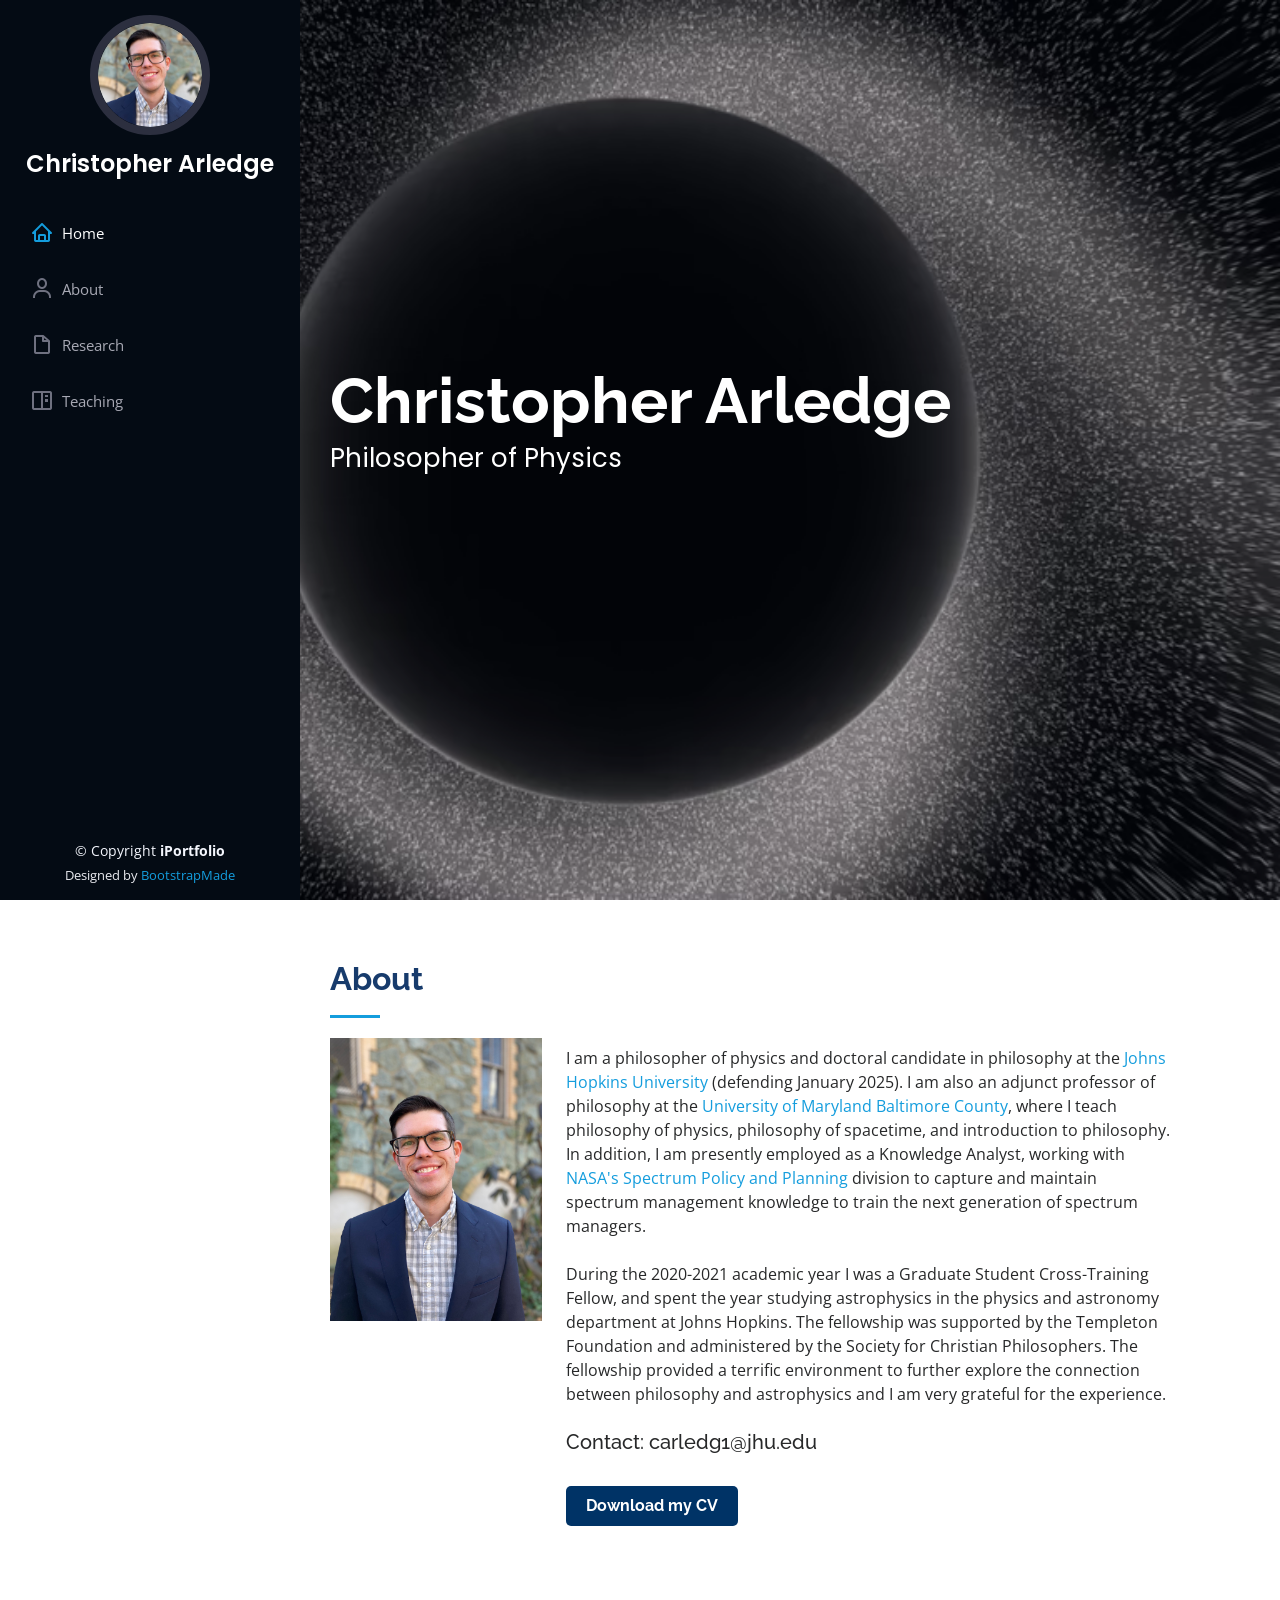
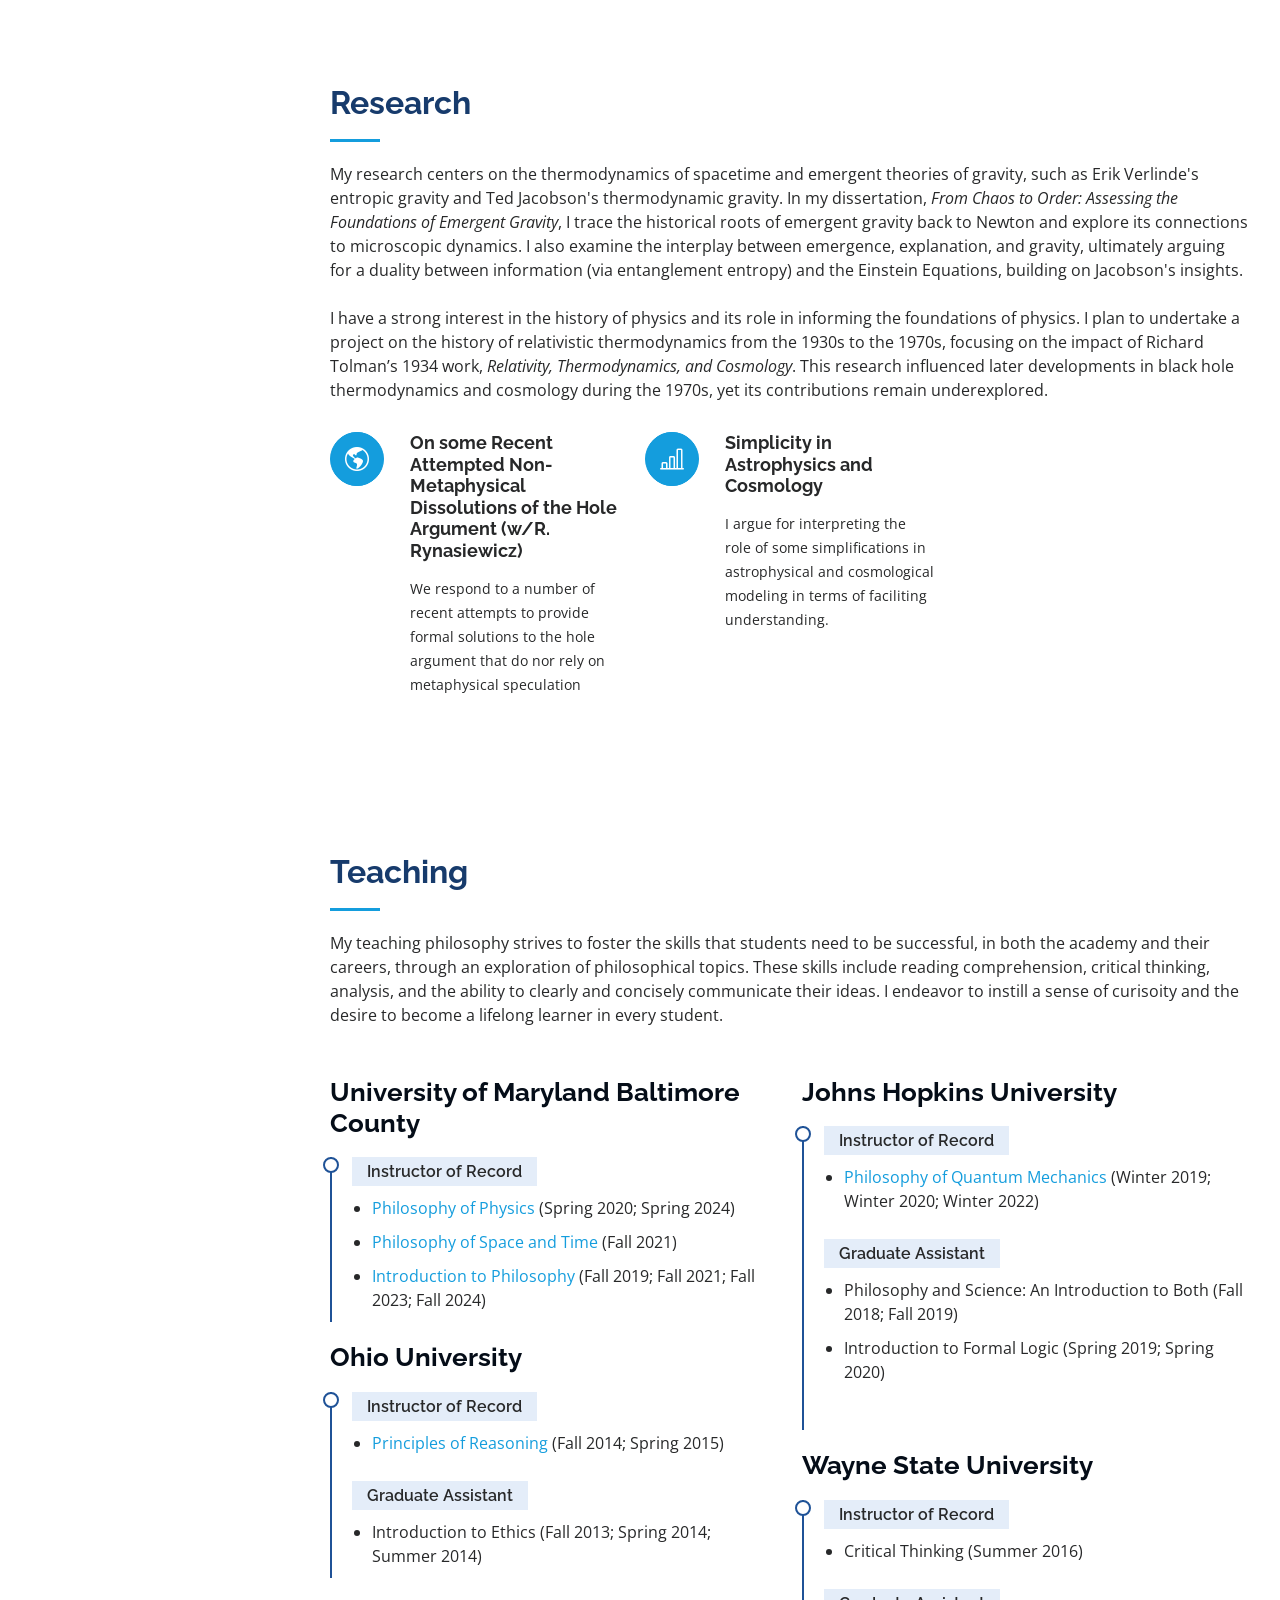
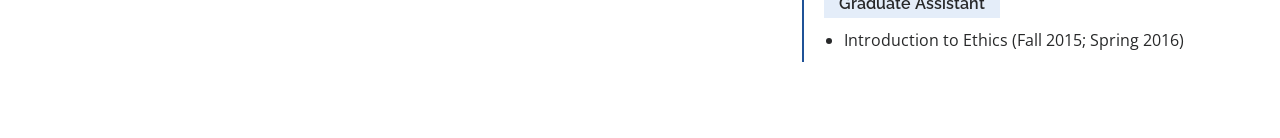
==== index.html @ 448a8517 "Upload Site" ====
<!DOCTYPE html>
<html lang="en">

<head>
  <meta charset="utf-8">
  <meta content="width=device-width, initial-scale=1.0" name="viewport">

  <title>Chris Arledge</title>
  <meta content="" name="description">
  <meta content="" name="keywords">

  <!-- Favicons -->
  <link href="assets/img/favicon.ico" rel="icon">
  <link href="assets/img/apple-touch-icon.ico" rel="apple-touch-icon">

  <!-- Google Fonts -->
  <link href="https://fonts.googleapis.com/css?family=Open+Sans:300,300i,400,400i,600,600i,700,700i|Raleway:300,300i,400,400i,500,500i,600,600i,700,700i|Poppins:300,300i,400,400i,500,500i,600,600i,700,700i" rel="stylesheet">

  <!-- Vendor CSS Files -->
  <link href="assets/vendor/aos/aos.css" rel="stylesheet">
  <link href="assets/vendor/bootstrap/css/bootstrap.min.css" rel="stylesheet">
  <link href="assets/vendor/bootstrap-icons/bootstrap-icons.css" rel="stylesheet">
  <link href="assets/vendor/boxicons/css/boxicons.min.css" rel="stylesheet">
  <link href="assets/vendor/glightbox/css/glightbox.min.css" rel="stylesheet">
  <link href="assets/vendor/swiper/swiper-bundle.min.css" rel="stylesheet">

  <!-- Template Main CSS File -->
  <link href="assets/css/style.css" rel="stylesheet">

  <!-- =======================================================
  * Template Name: iPortfolio
  * Updated: Nov 17 2023 with Bootstrap v5.3.2
  * Template URL: https://bootstrapmade.com/iportfolio-bootstrap-portfolio-websites-template/
  * Author: BootstrapMade.com
  * License: https://bootstrapmade.com/license/
  ======================================================== -->
</head>

<body>

  <!-- ======= Mobile nav toggle button ======= -->
  <i class="bi bi-list mobile-nav-toggle d-xl-none"></i>

  <!-- ======= Header ======= -->
  <header id="header">
    <div class="d-flex flex-column">

      <div class="profile">
        <img src="assets/img/Chris.png" alt="" class="img-fluid rounded-circle">
        <h1 class="text-light"><a href="index.html">Christopher Arledge</a></h1>
        </div>
      </div>

      <nav id="navbar" class="nav-menu navbar">
        <ul>
          <li><a href="#hero" class="nav-link scrollto active"><i class="bx bx-home"></i> <span>Home</span></a></li>
          <li><a href="#about" class="nav-link scrollto"><i class="bx bx-user"></i> <span>About</span></a></li>
          <li><a href="#services" class="nav-link scrollto"><i class="bx bx-file-blank"></i> <span>Research</span></a></li>
          <li><a href="#resume" class="nav-link scrollto"><i class="bx bx-book-content"></i> <span>Teaching</span></a></li>

        </ul>
      </nav><!-- .nav-menu -->
    </div>
  </header><!-- End Header -->

  <!-- ======= Hero Section ======= -->
  <section id="hero" class="d-flex flex-column justify-content-center align-items-center">
    <div class="hero-container" data-aos="fade-in">
      <h1>Christopher Arledge</h1>
      <p>Philosopher of Physics</p>
    </div>
  </section><!-- End Hero -->

  <main id="main">

    <!-- ======= About Section ======= -->
    <section id="about" class="about">
      <div class="container">

        <div class="section-title">
          <h2>About</h2>
        <div class="row">
          <div class="col-lg-3" data-aos="fade-right">
            <img src="assets/img/Chris_Prof_Pic.jpg" class="img-fluid" alt="">
          </div>
          <div class="col-lg-8 pt-4 pt-lg-0 content" data-aos="fade-left">
            <h3></h3>
            <p>
              I am a philosopher of physics and doctoral candidate in philosophy at the <a href="https://philosophy.jhu.edu/">
                Johns Hopkins University </a> (defending January 2025).
              I am also an adjunct professor of philosophy at the <a href="https://philosophy.umbc.edu/">University of Maryland Baltimore County</a>,
              where I teach philosophy of physics, philosophy of spacetime, and introduction to philosophy.
                In addition, I am presently employed as a Knowledge Analyst,
                working with <a href="https://www.nasa.gov/directorates/space-operations/space-communications-and-navigation-scan-program/spectrum/">
                NASA's Spectrum Policy and Planning </a> division to capture and maintain spectrum
                management knowledge to train the next generation of spectrum managers. <br> <br>


                During the 2020-2021 academic year I was a Graduate Student Cross-Training Fellow, and spent the
                 year studying astrophysics in the physics and astronomy department at Johns Hopkins.
                The fellowship was supported by the Templeton Foundation and administered by the Society for Christian Philosophers.
                The fellowship provided a terrific environment to further explore the connection between philosophy and astrophysics and I am
                very grateful for the experience. <br><br>

            </p>
              <h5>Contact: carledg1@jhu.edu<h5>
            <br>
            <a href="CV_US.pdf"
            style="display: inline-block;
              background-color: #003366;
              color: white;
              text-decoration: none;
              padding: 10px 20px;
              font-size: 16px;
              font-weight: bold;
              border-radius: 5px;
              text-align: center;
              transition: background-color 0.3s ease;">
              Download my CV
            </a>

          </div>
        </div>

      </div>
    </section><!-- End About Section -->


  <!-- ======= Services Section ======= -->
    <section id="services" class="services">
      <div class="container">

        <div class="section-title">
          <h2>Research</h2>
          <p>My research centers on the thermodynamics of spacetime and emergent theories of gravity,
            such as Erik Verlinde's entropic gravity and Ted Jacobson's thermodynamic gravity.
            In my dissertation, <i>From Chaos to Order: Assessing the Foundations of Emergent Gravity</i>,
            I trace the historical roots of emergent gravity back to Newton and explore its connections to microscopic dynamics.
            I also examine the interplay between emergence, explanation, and gravity, ultimately arguing for a duality between information
            (via entanglement entropy) and the Einstein Equations, building on Jacobson's insights.

            <br> <br>
          I have a strong interest in the history of physics and its role in informing the foundations of physics. I plan to undertake a project on the history
           of relativistic thermodynamics from the 1930s to the 1970s, focusing on the impact of
            Richard Tolman’s 1934 work, <i>Relativity, Thermodynamics, and Cosmology</i>.
          This research influenced later developments in black hole thermodynamics and cosmology during the 1970s, yet its contributions remain underexplored.
            </p>
        </div>

        <div class="row">
          <div class="col-lg-4 col-md-6 icon-box" data-aos="fade-up">
            <a href="Hole_Argument.pdf" class="icon" style="text-decoration: none;">
              <div class="icon">
                <i class="bi bi-globe-americas"></i>
  </div>
</a>

            <h4 class="title">On some Recent Attempted Non-Metaphysical Dissolutions of the Hole Argument (w/R. Rynasiewicz)<a href=""></a></h4>
            <p class="description">We respond to a number of recent attempts to provide formal solutions to the hole argument that do nor rely on
            metaphysical speculation</p>
          </div>
          <div class="col-lg-4 col-md-6 icon-box" data-aos="fade-up" data-aos-delay="100">
            <a href="Simplicity_A&C.pdf" class="icon" style="text-decoration: none;">
                <div class="icon">
                  <i class="bi bi-bar-chart-line"></i>
                </div>
                </a>

            <h4 class="title">Simplicity in Astrophysics and Cosmology</h4>
            <p class="description">I argue for interpreting the role of some simplifications in
              astrophysical and cosmological modeling in terms of faciliting understanding. </p>
          </div>


        </div>

      </div>
    </section><!-- End Services Section -->

    <!-- ======= Resume Section ======= -->
    <section id="resume" class="resume">
      <div class="container">

        <div class="section-title">
          <h2>Teaching</h2>
          <p>  My teaching philosophy strives to foster the skills that students need to be successful, in both the academy and their careers,
           through an exploration of philosophical topics.
            These skills include reading comprehension, critical thinking, analysis, and the ability to clearly and concisely communicate
      their ideas. I endeavor to instill a sense of curisoity and the desire to become a lifelong learner in every student.

          </p>
        </div>

        <div class="row">
          <div class="col-lg-6" data-aos="fade-up">
            <h3 class="resume-title">University of Maryland Baltimore County</h3>
            <div class="resume-item pb-0">
              <h5>Instructor of Record</h5>

                <ul>
                <li><a href="Phil_Physics.pdf">Philosophy of Physics </a> (Spring 2020; Spring 2024)</li>
                <li><a href="Phil_Space_Time.pdf">Philosophy of Space and Time </a> (Fall 2021)</li>
                <li><a href="Phil_100.pdf">Introduction to Philosophy </a> (Fall 2019; Fall 2021; Fall 2023; Fall 2024)</li>
              </ul>
            </div>

            <h3 class="resume-title">Ohio University</h3>
            <div class="resume-item">

              <h5>Instructor of Record</h5>
              <ul>
                <li> <a href="Phil_Logic.pdf"> Principles of Reasoning </a> (Fall 2014; Spring 2015)</li>
              </ul>

              <h5>Graduate Assistant</h5>
              <ul>
                <li>Introduction to Ethics (Fall 2013; Spring 2014; Summer 2014)
              </ul>


                          </div>

          </div>
          <div class="col-lg-6" data-aos="fade-up" data-aos-delay="100">
            <h3 class="resume-title">Johns Hopkins University</h3>
            <div class="resume-item">
              <h5>Instructor of Record</h5>
              <ul>
                <li><a href="Phil_QM.pdf">Philosophy of Quantum Mechanics </a> (Winter 2019; Winter 2020; Winter 2022)</li>
              </ul>

              <h5>Graduate Assistant</h4>
                <ul>
                  <li>Philosophy and Science: An Introduction to Both (Fall 2018; Fall 2019)</li>
                  <li>Introduction to Formal Logic (Spring 2019; Spring 2020)</li>
                </ul>
            </div>

            <div>
              <h3 class="resume-title">Wayne State University</h3>
              <div class="resume-item">

                <h5>Instructor of Record</h5>
                <ul>
                  <li> Critical Thinking (Summer 2016)</li>
                </ul>

                <h5>Graduate Assistant</h5>
                <ul>
                  <li>Introduction to Ethics (Fall 2015; Spring 2016)
                </ul>
              </div>

          </div>
        </div>

      </div>
    </section><!-- End Resume Section -->




  </main><!-- End #main -->

  <!-- ======= Footer ======= -->
  <footer id="footer">
    <div class="container">
      <div class="copyright">
        &copy; Copyright <strong><span>iPortfolio</span></strong>
      </div>
      <div class="credits">
        <!-- All the links in the footer should remain intact. -->
        <!-- You can delete the links only if you purchased the pro version. -->
        <!-- Licensing information: https://bootstrapmade.com/license/ -->
        <!-- Purchase the pro version with working PHP/AJAX contact form: https://bootstrapmade.com/iportfolio-bootstrap-portfolio-websites-template/ -->
        Designed by <a href="https://bootstrapmade.com/">BootstrapMade</a>
      </div>
    </div>
  </footer><!-- End  Footer -->

  <a href="#" class="back-to-top d-flex align-items-center justify-content-center"><i class="bi bi-arrow-up-short"></i></a>

  <!-- Vendor JS Files -->
  <script src="assets/vendor/purecounter/purecounter_vanilla.js"></script>
  <script src="assets/vendor/aos/aos.js"></script>
  <script src="assets/vendor/bootstrap/js/bootstrap.bundle.min.js"></script>
  <script src="assets/vendor/glightbox/js/glightbox.min.js"></script>
  <script src="assets/vendor/isotope-layout/isotope.pkgd.min.js"></script>
  <script src="assets/vendor/swiper/swiper-bundle.min.js"></script>
  <script src="assets/vendor/typed.js/typed.umd.js"></script>
  <script src="assets/vendor/waypoints/noframework.waypoints.js"></script>
  <script src="assets/vendor/php-email-form/validate.js"></script>

  <!-- Template Main JS File -->
  <script src="assets/js/main.js"></script>

</body>

</html>
---- assets/css/style.css ----
/**
* Template Name: iPortfolio
* Updated: Nov 17 2023 with Bootstrap v5.3.2
* Template URL: https://bootstrapmade.com/iportfolio-bootstrap-portfolio-websites-template/
* Author: BootstrapMade.com
* License: https://bootstrapmade.com/license/
*/

/*--------------------------------------------------------------
# General
--------------------------------------------------------------*/
body {
  font-family: "Open Sans", sans-serif;
  color: #272829;
}

a {
  color: #149ddd;
  text-decoration: none;
}

a:hover {
  color: #37b3ed;
  text-decoration: none;
}

h1,
h2,
h3,
h4,
h5,
h6 {
  font-family: "Raleway", sans-serif;
}

/*--------------------------------------------------------------
# Back to top button
--------------------------------------------------------------*/
.back-to-top {
  position: fixed;
  visibility: hidden;
  opacity: 0;
  right: 15px;
  bottom: 15px;
  z-index: 996;
  background: #149ddd;
  width: 40px;
  height: 40px;
  border-radius: 50px;
  transition: all 0.4s;
}

.back-to-top i {
  font-size: 28px;
  color: #fff;
  line-height: 0;
}

.back-to-top:hover {
  background: #2eafec;
  color: #fff;
}

.back-to-top.active {
  visibility: visible;
  opacity: 1;
}

/*--------------------------------------------------------------
# Header
--------------------------------------------------------------*/
#header {
  position: fixed;
  top: 0;
  left: 0;
  bottom: 0;
  width: 300px;
  transition: all ease-in-out 0.5s;
  z-index: 9997;
  transition: all 0.5s;
  padding: 0 15px;
  background: #040b14;
  overflow-y: auto;
}

#header .profile img {
  margin: 15px auto;
  display: block;
  width: 120px;
  border: 8px solid #2c2f3f;
}

#header .profile h1 {
  font-size: 24px;
  margin: 0;
  padding: 0;
  font-weight: 600;
  -moz-text-align-last: center;
  text-align-last: center;
  font-family: "Poppins", sans-serif;
}

#header .profile h1 a,
#header .profile h1 a:hover {
  color: #fff;
  text-decoration: none;
}

#header .profile .social-links a {
  font-size: 18px;
  display: inline-block;
  background: #212431;
  color: #fff;
  line-height: 1;
  padding: 8px 0;
  margin-right: 4px;
  border-radius: 50%;
  text-align: center;
  width: 36px;
  height: 36px;
  transition: 0.3s;
}

#header .profile .social-links a:hover {
  background: #149ddd;
  color: #fff;
  text-decoration: none;
}

#main {
  margin-left: 300px;
}

.container,
.container-fluid {
  padding-left: 30px;
  padding-right: 30px;
}

@media (max-width: 1199px) {
  #header {
    left: -300px;
  }

  #main {
    margin-left: 0;
  }

  .container,
  .container-fluid {
    padding-left: 12px;
    padding-right: 12px;
  }
}

/*--------------------------------------------------------------
# Navigation Menu
--------------------------------------------------------------*/
/* Desktop Navigation */
.nav-menu {
  padding: 30px 0 0 0;
}

.nav-menu * {
  margin: 0;
  padding: 0;
  list-style: none;
}

.nav-menu>ul>li {
  position: relative;
  white-space: nowrap;
}

.nav-menu a,
.nav-menu a:focus {
  display: flex;
  align-items: center;
  color: #a8a9b4;
  padding: 12px 15px;
  margin-bottom: 8px;
  transition: 0.3s;
  font-size: 15px;
}

.nav-menu a i,
.nav-menu a:focus i {
  font-size: 24px;
  padding-right: 8px;
  color: #6f7180;
}

.nav-menu a:hover,
.nav-menu .active,
.nav-menu .active:focus,
.nav-menu li:hover>a {
  text-decoration: none;
  color: #fff;
}

.nav-menu a:hover i,
.nav-menu .active i,
.nav-menu .active:focus i,
.nav-menu li:hover>a i {
  color: #149ddd;
}

/* Mobile Navigation */
.mobile-nav-toggle {
  position: fixed;
  right: 15px;
  top: 15px;
  z-index: 9998;
  border: 0;
  font-size: 24px;
  transition: all 0.4s;
  outline: none !important;
  background-color: #149ddd;
  color: #fff;
  width: 40px;
  height: 40px;
  display: inline-flex;
  align-items: center;
  justify-content: center;
  line-height: 0;
  border-radius: 50px;
  cursor: pointer;
}

.mobile-nav-active {
  overflow: hidden;
}

.mobile-nav-active #header {
  left: 0;
}

/*--------------------------------------------------------------
# Hero Section
--------------------------------------------------------------*/
#hero {
  width: 100%;
  height: 100vh;
  background: url("../img/hero-bg.jpg") top center;
  background-size: cover;
}

#hero:before {
  content: "";
  background: rgba(5, 13, 24, 0.3);
  position: absolute;
  bottom: 0;
  top: 0;
  left: 0;
  right: 0;
  z-index: 1;
}

#hero .hero-container {
  position: relative;
  z-index: 2;
  min-width: 300px;
}

#hero h1 {
  margin: 0 0 10px 0;
  font-size: 64px;
  font-weight: 700;
  line-height: 56px;
  color: #fff;
}

#hero p {
  color: #fff;
  margin-bottom: 50px;
  font-size: 26px;
  font-family: "Poppins", sans-serif;
}

#hero p span {
  color: #fff;
  padding-bottom: 4px;
  letter-spacing: 1px;
  border-bottom: 3px solid #149ddd;
}

@media (min-width: 1024px) {
  #hero {
    background-attachment: fixed;
  }
}

@media (max-width: 768px) {
  #hero h1 {
    font-size: 28px;
    line-height: 36px;
  }

  #hero h2 {
    font-size: 18px;
    line-height: 24px;
    margin-bottom: 30px;
  }
}

/*--------------------------------------------------------------
# Sections General
--------------------------------------------------------------*/
section {
  padding: 60px 0;
  overflow: hidden;
}

.section-bg {
  background: #f5f8fd;
}

.section-title {
  padding-bottom: 30px;
}

.section-title h2 {
  font-size: 32px;
  font-weight: bold;
  margin-bottom: 20px;
  padding-bottom: 20px;
  position: relative;
  color: #173b6c;
}

.section-title h2::after {
  content: "";
  position: absolute;
  display: block;
  width: 50px;
  height: 3px;
  background: #149ddd;
  bottom: 0;
  left: 0;
}

.section-title p {
  margin-bottom: 0;
}

/*--------------------------------------------------------------
# About
--------------------------------------------------------------*/
.about .content h3 {
  font-weight: 700;
  font-size: 26px;
  color: #173b6c;
}

.about .content ul {
  list-style: none;
  padding: 0;
}

.about .content ul li {
  margin-bottom: 20px;
  display: flex;
  align-items: center;
}

.about .content ul strong {
  margin-right: 10px;
}

.about .content ul i {
  font-size: 16px;
  margin-right: 5px;
  color: #149ddd;
  line-height: 0;
}

.about .content p:last-child {
  margin-bottom: 0;
}

/*--------------------------------------------------------------
# Facts
--------------------------------------------------------------*/
.facts {
  padding-bottom: 30px;
}

.facts .count-box {
  padding: 30px;
  width: 100%;
}

.facts .count-box i {
  display: block;
  font-size: 44px;
  color: #149ddd;
  float: left;
  line-height: 0;
}

.facts .count-box span {
  font-size: 48px;
  line-height: 40px;
  display: block;
  font-weight: 700;
  color: #050d18;
  margin-left: 60px;
}

.facts .count-box p {
  padding: 15px 0 0 0;
  margin: 0 0 0 60px;
  font-family: "Raleway", sans-serif;
  font-size: 14px;
  color: #122f57;
}

.facts .count-box a {
  font-weight: 600;
  display: block;
  margin-top: 20px;
  color: #122f57;
  font-size: 15px;
  font-family: "Poppins", sans-serif;
  transition: ease-in-out 0.3s;
}

.facts .count-box a:hover {
  color: #1f5297;
}

/*--------------------------------------------------------------
# Akills
--------------------------------------------------------------*/
.skills .progress {
  height: 60px;
  display: block;
  background: none;
  border-radius: 0;
}

.skills .progress .skill {
  padding: 0;
  margin: 0 0 6px 0;
  text-transform: uppercase;
  display: block;
  font-weight: 600;
  font-family: "Poppins", sans-serif;
  color: #050d18;
}

.skills .progress .skill .val {
  float: right;
  font-style: normal;
}

.skills .progress-bar-wrap {
  background: #dce8f8;
  height: 10px;
}

.skills .progress-bar {
  width: 1px;
  height: 10px;
  transition: 0.9s;
  background-color: #149ddd;
}

/*--------------------------------------------------------------
# Resume
--------------------------------------------------------------*/
.resume .resume-title {
  font-size: 26px;
  font-weight: 700;
  margin-top: 20px;
  margin-bottom: 20px;
  color: #050d18;
}

.resume .resume-item {
  padding: 0 0 20px 20px;
  margin-top: -2px;
  border-left: 2px solid #1f5297;
  position: relative;
}

.resume .resume-item h4 {
  line-height: 18px;
  font-size: 18px;
  font-weight: 600;
  text-transform: uppercase;
  font-family: "Poppins", sans-serif;
  color: #050d18;
  margin-bottom: 10px;
}

.resume .resume-item h5 {
  font-size: 16px;
  background: #e4edf9;
  padding: 5px 15px;
  display: inline-block;
  font-weight: 600;
  margin-bottom: 10px;
}

.resume .resume-item ul {
  padding-left: 20px;
}

.resume .resume-item ul li {
  padding-bottom: 10px;
}

.resume .resume-item:last-child {
  padding-bottom: 0;
}

.resume .resume-item::before {
  content: "";
  position: absolute;
  width: 16px;
  height: 16px;
  border-radius: 50px;
  left: -9px;
  top: 0;
  background: #fff;
  border: 2px solid #1f5297;
}

/*--------------------------------------------------------------
# Portfolio
--------------------------------------------------------------*/
.portfolio .portfolio-item {
  margin-bottom: 30px;
}

.portfolio #portfolio-flters {
  padding: 0;
  margin: 0 auto 35px auto;
  list-style: none;
  text-align: center;
  background: #fff;
  border-radius: 50px;
  padding: 2px 15px;
}

.portfolio #portfolio-flters li {
  cursor: pointer;
  display: inline-block;
  padding: 10px 15px 8px 15px;
  font-size: 14px;
  font-weight: 600;
  line-height: 1;
  text-transform: uppercase;
  color: #272829;
  margin-bottom: 5px;
  transition: all 0.3s ease-in-out;
}

.portfolio #portfolio-flters li:hover,
.portfolio #portfolio-flters li.filter-active {
  color: #149ddd;
}

.portfolio #portfolio-flters li:last-child {
  margin-right: 0;
}

.portfolio .portfolio-wrap {
  transition: 0.3s;
  position: relative;
  overflow: hidden;
  z-index: 1;
}

.portfolio .portfolio-wrap::before {
  content: "";
  background: rgba(255, 255, 255, 0.5);
  position: absolute;
  left: 0;
  right: 0;
  top: 0;
  bottom: 0;
  transition: all ease-in-out 0.3s;
  z-index: 2;
  opacity: 0;
}

.portfolio .portfolio-wrap .portfolio-links {
  opacity: 1;
  left: 0;
  right: 0;
  bottom: -60px;
  z-index: 3;
  position: absolute;
  transition: all ease-in-out 0.3s;
  display: flex;
  justify-content: center;
}

.portfolio .portfolio-wrap .portfolio-links a {
  color: #fff;
  font-size: 28px;
  text-align: center;
  background: rgba(20, 157, 221, 0.75);
  transition: 0.3s;
  width: 50%;
}

.portfolio .portfolio-wrap .portfolio-links a:hover {
  background: rgba(20, 157, 221, 0.95);
}

.portfolio .portfolio-wrap .portfolio-links a+a {
  border-left: 1px solid #37b3ed;
}

.portfolio .portfolio-wrap:hover::before {
  top: 0;
  left: 0;
  right: 0;
  bottom: 0;
  opacity: 1;
}

.portfolio .portfolio-wrap:hover .portfolio-links {
  opacity: 1;
  bottom: 0;
}

/*--------------------------------------------------------------
# Portfolio Details
--------------------------------------------------------------*/
.portfolio-details {
  padding-top: 40px;
}

.portfolio-details .portfolio-details-slider img {
  width: 100%;
}

.portfolio-details .portfolio-details-slider .swiper-pagination {
  margin-top: 20px;
  position: relative;
}

.portfolio-details .portfolio-details-slider .swiper-pagination .swiper-pagination-bullet {
  width: 12px;
  height: 12px;
  background-color: #fff;
  opacity: 1;
  border: 1px solid #149ddd;
}

.portfolio-details .portfolio-details-slider .swiper-pagination .swiper-pagination-bullet-active {
  background-color: #149ddd;
}

.portfolio-details .portfolio-info {
  padding: 30px;
  box-shadow: 0px 0 30px rgba(5, 13, 24, 0.08);
}

.portfolio-details .portfolio-info h3 {
  font-size: 22px;
  font-weight: 700;
  margin-bottom: 20px;
  padding-bottom: 20px;
  border-bottom: 1px solid #eee;
}

.portfolio-details .portfolio-info ul {
  list-style: none;
  padding: 0;
  font-size: 15px;
}

.portfolio-details .portfolio-info ul li+li {
  margin-top: 10px;
}

.portfolio-details .portfolio-description {
  padding-top: 30px;
}

.portfolio-details .portfolio-description h2 {
  font-size: 26px;
  font-weight: 700;
  margin-bottom: 20px;
}

.portfolio-details .portfolio-description p {
  padding: 0;
}

/*--------------------------------------------------------------
# Services
--------------------------------------------------------------*/
.services .icon-box {
  margin-bottom: 20px;
}

.services .icon {
  float: left;
  display: flex;
  align-items: center;
  justify-content: center;
  width: 54px;
  height: 54px;
  background: #149ddd;
  border-radius: 50%;
  transition: 0.5s;
  border: 1px solid #149ddd;
}

.services .icon i {
  color: #fff;
  font-size: 24px;
  line-height: 0;
}

.services .icon-box:hover .icon {
  background: #fff;
}

.services .icon-box:hover .icon i {
  color: #149ddd;
}

.services .title {
  margin-left: 80px;
  font-weight: 700;
  margin-bottom: 15px;
  font-size: 18px;
}

.services .title a {
  color: #343a40;
}

.services .title a:hover {
  color: #149ddd;
}

.services .description {
  margin-left: 80px;
  line-height: 24px;
  font-size: 14px;
}

/*--------------------------------------------------------------
# Testimonials
--------------------------------------------------------------*/
.testimonials .testimonials-carousel,
.testimonials .testimonials-slider {
  overflow: hidden;
}

.testimonials .testimonial-item {
  box-sizing: content-box;
  text-align: center;
  min-height: 320px;
}

.testimonials .testimonial-item .testimonial-img {
  width: 90px;
  border-radius: 50%;
  margin: 0 auto;
}

.testimonials .testimonial-item h3 {
  font-size: 18px;
  font-weight: bold;
  margin: 10px 0 5px 0;
  color: #111;
}

.testimonials .testimonial-item h4 {
  font-size: 14px;
  color: #999;
  margin: 0;
}

.testimonials .testimonial-item .quote-icon-left,
.testimonials .testimonial-item .quote-icon-right {
  color: #c3e8fa;
  font-size: 26px;
}

.testimonials .testimonial-item .quote-icon-left {
  display: inline-block;
  left: -5px;
  position: relative;
}

.testimonials .testimonial-item .quote-icon-right {
  display: inline-block;
  right: -5px;
  position: relative;
  top: 10px;
}

.testimonials .testimonial-item p {
  font-style: italic;
  margin: 0 15px 15px 15px;
  padding: 20px;
  background: #fff;
  position: relative;
  margin-bottom: 35px;
  border-radius: 6px;
  box-shadow: 0px 2px 15px rgba(0, 0, 0, 0.1);
}

.testimonials .testimonial-item p::after {
  content: "";
  width: 0;
  height: 0;
  border-top: 20px solid #fff;
  border-right: 20px solid transparent;
  border-left: 20px solid transparent;
  position: absolute;
  bottom: -20px;
  left: calc(50% - 20px);
}

.testimonials .swiper-pagination {
  margin-top: 20px;
  position: relative;
}

.testimonials .swiper-pagination .swiper-pagination-bullet {
  width: 12px;
  height: 12px;
  background-color: #fff;
  opacity: 1;
  border: 1px solid #149ddd;
}

.testimonials .swiper-pagination .swiper-pagination-bullet-active {
  background-color: #149ddd;
}

/*--------------------------------------------------------------
# Contact
--------------------------------------------------------------*/
.contact {
  padding-bottom: 130px;
}

.contact .info {
  padding: 30px;
  background: #fff;
  width: 100%;
  box-shadow: 0 0 24px 0 rgba(0, 0, 0, 0.12);
}

.contact .info i {
  font-size: 20px;
  color: #149ddd;
  float: left;
  width: 44px;
  height: 44px;
  background: #dff3fc;
  display: flex;
  justify-content: center;
  align-items: center;
  border-radius: 50px;
  transition: all 0.3s ease-in-out;
}

.contact .info h4 {
  padding: 0 0 0 60px;
  font-size: 22px;
  font-weight: 600;
  margin-bottom: 5px;
  color: #050d18;
}

.contact .info p {
  padding: 0 0 10px 60px;
  margin-bottom: 20px;
  font-size: 14px;
  color: #173b6c;
}

.contact .info .email p {
  padding-top: 5px;
}

.contact .info .social-links {
  padding-left: 60px;
}

.contact .info .social-links a {
  font-size: 18px;
  display: inline-block;
  background: #333;
  color: #fff;
  line-height: 1;
  padding: 8px 0;
  border-radius: 50%;
  text-align: center;
  width: 36px;
  height: 36px;
  transition: 0.3s;
  margin-right: 10px;
}

.contact .info .social-links a:hover {
  background: #149ddd;
  color: #fff;
}

.contact .info .email:hover i,
.contact .info .address:hover i,
.contact .info .phone:hover i {
  background: #149ddd;
  color: #fff;
}

.contact .php-email-form {
  width: 100%;
  padding: 30px;
  background: #fff;
  box-shadow: 0 0 24px 0 rgba(0, 0, 0, 0.12);
}

.contact .php-email-form .form-group {
  padding-bottom: 8px;
}

.contact .php-email-form .validate {
  display: none;
  color: red;
  margin: 0 0 15px 0;
  font-weight: 400;
  font-size: 13px;
}

.contact .php-email-form .error-message {
  display: none;
  color: #fff;
  background: #ed3c0d;
  text-align: left;
  padding: 15px;
  font-weight: 600;
}

.contact .php-email-form .error-message br+br {
  margin-top: 25px;
}

.contact .php-email-form .sent-message {
  display: none;
  color: #fff;
  background: #18d26e;
  text-align: center;
  padding: 15px;
  font-weight: 600;
}

.contact .php-email-form .loading {
  display: none;
  background: #fff;
  text-align: center;
  padding: 15px;
}

.contact .php-email-form .loading:before {
  content: "";
  display: inline-block;
  border-radius: 50%;
  width: 24px;
  height: 24px;
  margin: 0 10px -6px 0;
  border: 3px solid #18d26e;
  border-top-color: #eee;
  animation: animate-loading 1s linear infinite;
}

.contact .php-email-form .form-group {
  margin-bottom: 15px;
}

.contact .php-email-form label {
  padding-bottom: 8px;
}

.contact .php-email-form input,
.contact .php-email-form textarea {
  border-radius: 0;
  box-shadow: none;
  font-size: 14px;
}

.contact .php-email-form input {
  height: 44px;
}

.contact .php-email-form textarea {
  padding: 10px 15px;
}

.contact .php-email-form button[type=submit] {
  background: #149ddd;
  border: 0;
  padding: 10px 24px;
  color: #fff;
  transition: 0.4s;
  border-radius: 4px;
}

.contact .php-email-form button[type=submit]:hover {
  background: #37b3ed;
}

@keyframes animate-loading {
  0% {
    transform: rotate(0deg);
  }

  100% {
    transform: rotate(360deg);
  }
}

/*--------------------------------------------------------------
# Breadcrumbs
--------------------------------------------------------------*/
.breadcrumbs {
  padding: 20px 0;
  background: #f9f9f9;
}

.breadcrumbs h2 {
  font-size: 26px;
  font-weight: 300;
}

.breadcrumbs ol {
  display: flex;
  flex-wrap: wrap;
  list-style: none;
  padding: 0;
  margin: 0;
  font-size: 15px;
}

.breadcrumbs ol li+li {
  padding-left: 10px;
}

.breadcrumbs ol li+li::before {
  display: inline-block;
  padding-right: 10px;
  color: #0e2442;
  content: "/";
}

@media (max-width: 768px) {
  .breadcrumbs .d-flex {
    display: block !important;
  }

  .breadcrumbs ol {
    display: block;
  }

  .breadcrumbs ol li {
    display: inline-block;
  }
}

/*--------------------------------------------------------------
# Footer
--------------------------------------------------------------*/
#footer {
  padding: 15px;
  color: #f4f6fd;
  font-size: 14px;
  position: fixed;
  left: 0;
  bottom: 0;
  width: 300px;
  z-index: 9999;
  background: #040b14;
}

#footer .copyright {
  text-align: center;
}

#footer .credits {
  padding-top: 5px;
  text-align: center;
  font-size: 13px;
  color: #eaebf0;
}

@media (max-width: 1199px) {
  #footer {
    position: static;
    width: auto;
    padding-right: 20px 15px;
  }
}
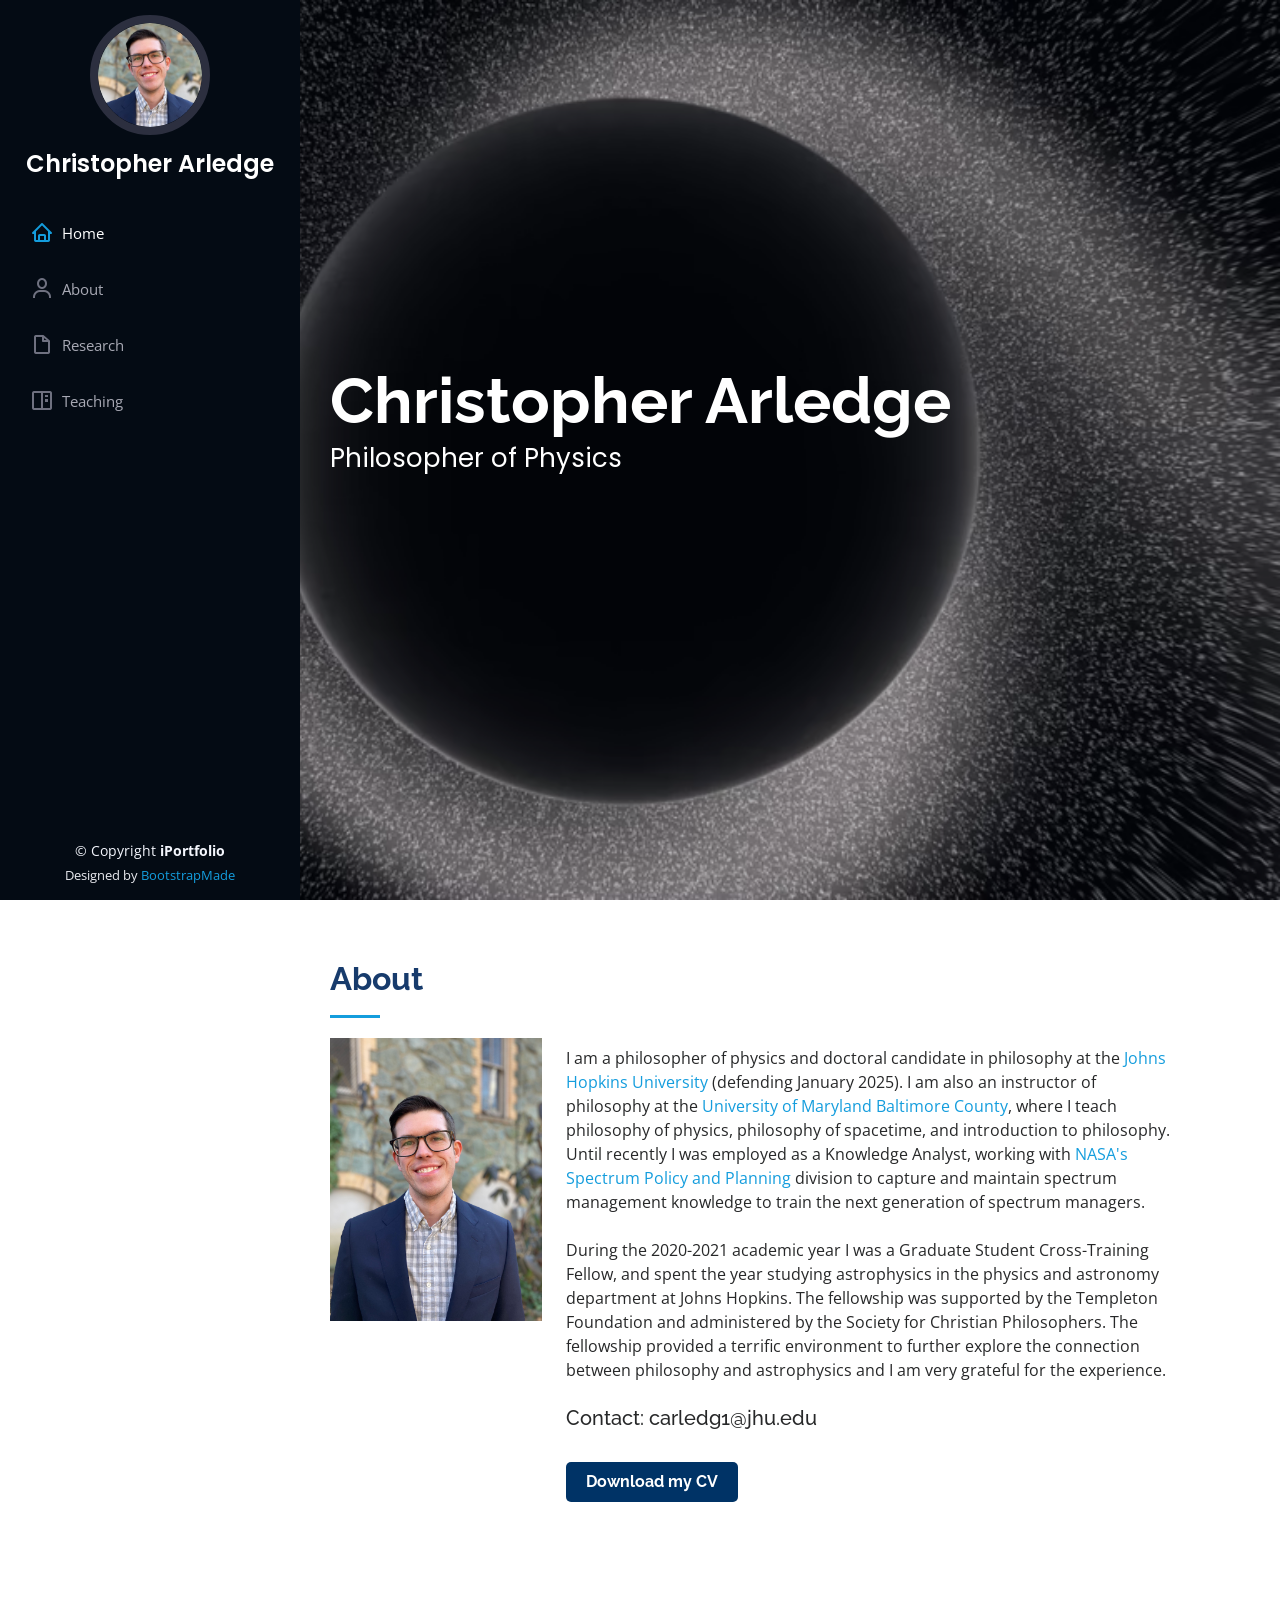
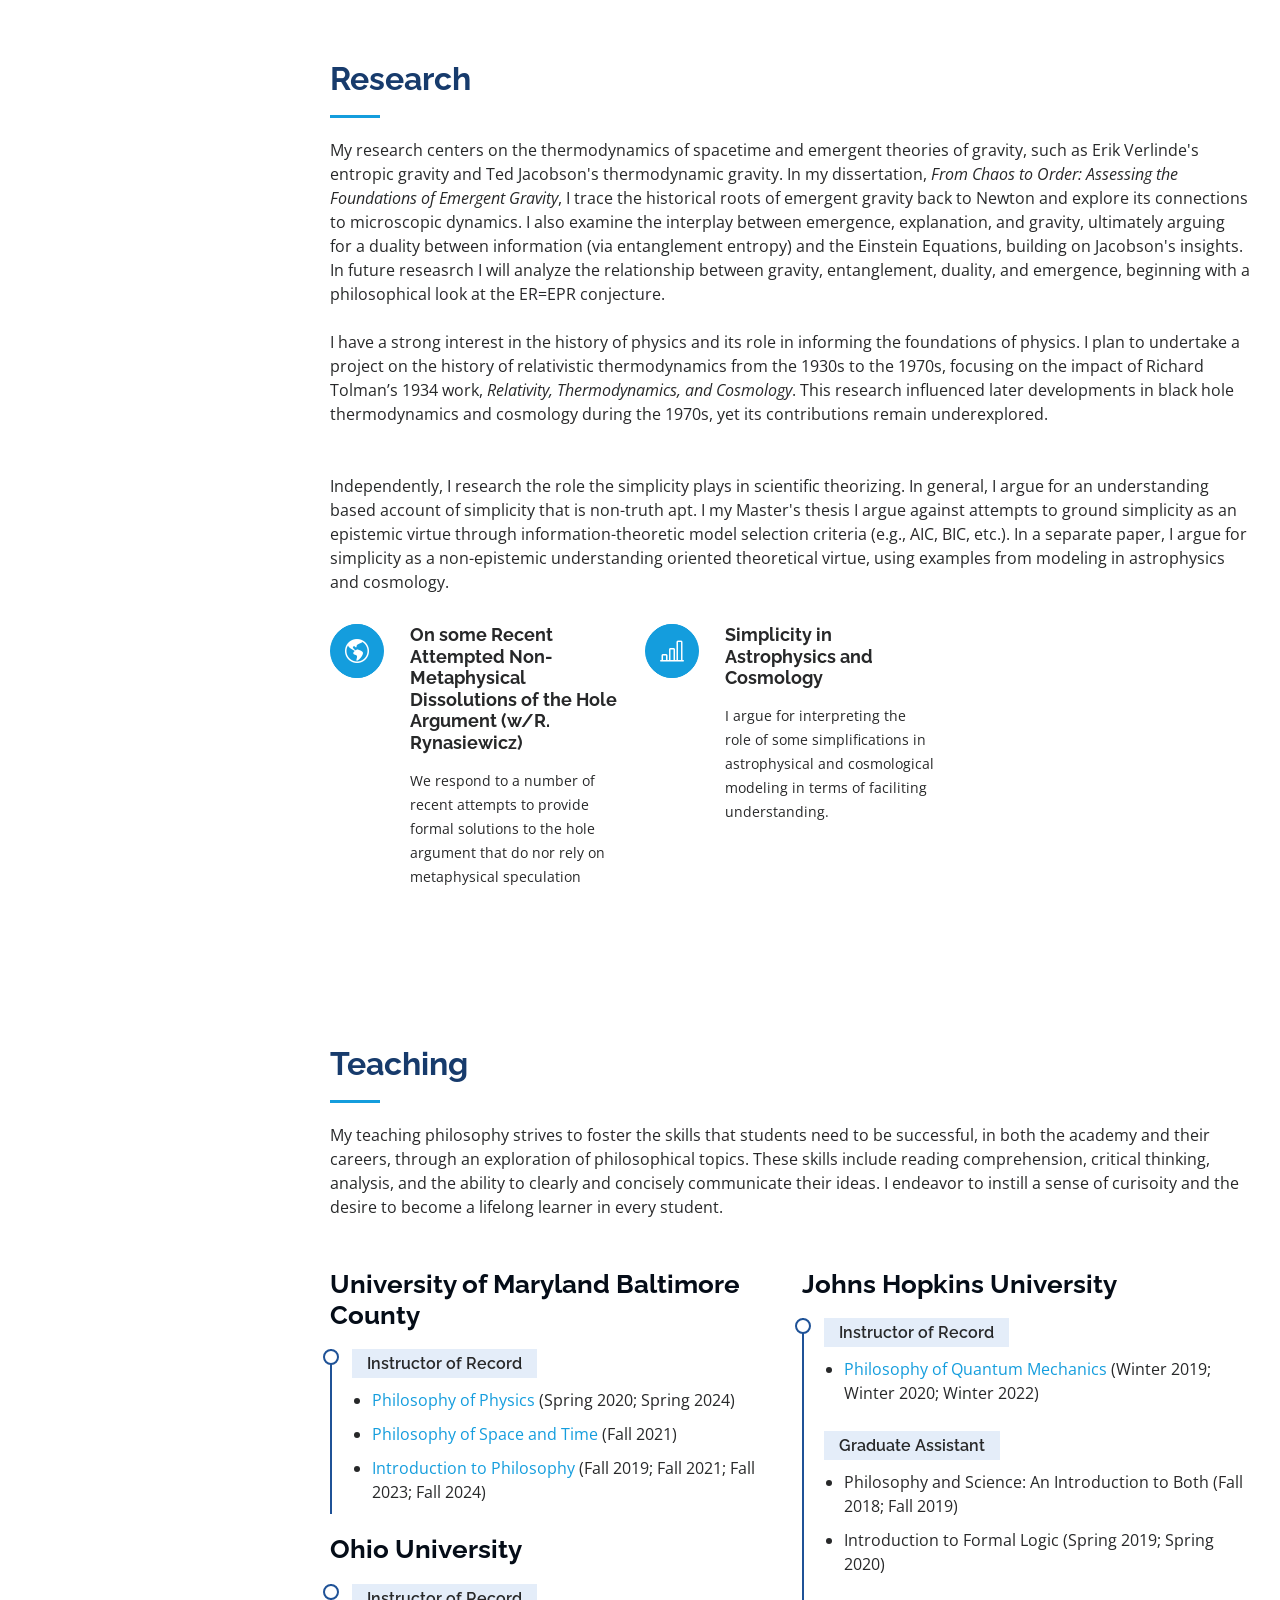
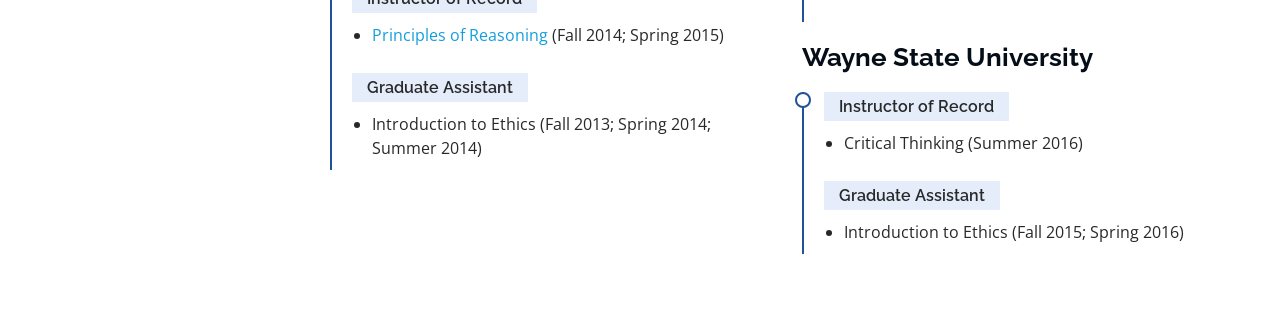
==== commit 939812fc: "Update index.html" ====
--- a/index.html
+++ b/index.html
@@ -88,9 +88,9 @@
             <p>
               I am a philosopher of physics and doctoral candidate in philosophy at the <a href="https://philosophy.jhu.edu/">
                 Johns Hopkins University </a> (defending January 2025).
-              I am also an adjunct professor of philosophy at the <a href="https://philosophy.umbc.edu/">University of Maryland Baltimore County</a>,
+              I am also an instructor of philosophy at the <a href="https://philosophy.umbc.edu/">University of Maryland Baltimore County</a>,
               where I teach philosophy of physics, philosophy of spacetime, and introduction to philosophy.
-                In addition, I am presently employed as a Knowledge Analyst,
+                Until recently I was employed as a Knowledge Analyst,
                 working with <a href="https://www.nasa.gov/directorates/space-operations/space-communications-and-navigation-scan-program/spectrum/">
                 NASA's Spectrum Policy and Planning </a> division to capture and maintain spectrum
                 management knowledge to train the next generation of spectrum managers. <br> <br>
@@ -137,7 +137,8 @@
             In my dissertation, <i>From Chaos to Order: Assessing the Foundations of Emergent Gravity</i>,
             I trace the historical roots of emergent gravity back to Newton and explore its connections to microscopic dynamics.
             I also examine the interplay between emergence, explanation, and gravity, ultimately arguing for a duality between information
-            (via entanglement entropy) and the Einstein Equations, building on Jacobson's insights.
+            (via entanglement entropy) and the Einstein Equations, building on Jacobson's insights. In future reseasrch I will analyze the relationship
+            between gravity, entanglement, duality, and emergence, beginning with a philosophical look at the ER=EPR conjecture.
 
             <br> <br>
           I have a strong interest in the history of physics and its role in informing the foundations of physics. I plan to undertake a project on the history
@@ -145,6 +146,11 @@
             Richard Tolman’s 1934 work, <i>Relativity, Thermodynamics, and Cosmology</i>.
           This research influenced later developments in black hole thermodynamics and cosmology during the 1970s, yet its contributions remain underexplored.
             </p>
+            <br> <br>
+
+          Independently, I research the role the simplicity plays in scientific theorizing. In general, I argue for an understanding based account of simplicity that is non-truth apt.
+          I my Master's thesis I argue against attempts to ground simplicity as an epistemic virtue through information-theoretic model selection criteria (e.g., AIC, BIC, etc.). In a separate
+          paper, I argue for simplicity as a non-epistemic understanding oriented theoretical virtue, using examples from modeling in astrophysics and cosmology. 
         </div>
 
         <div class="row">
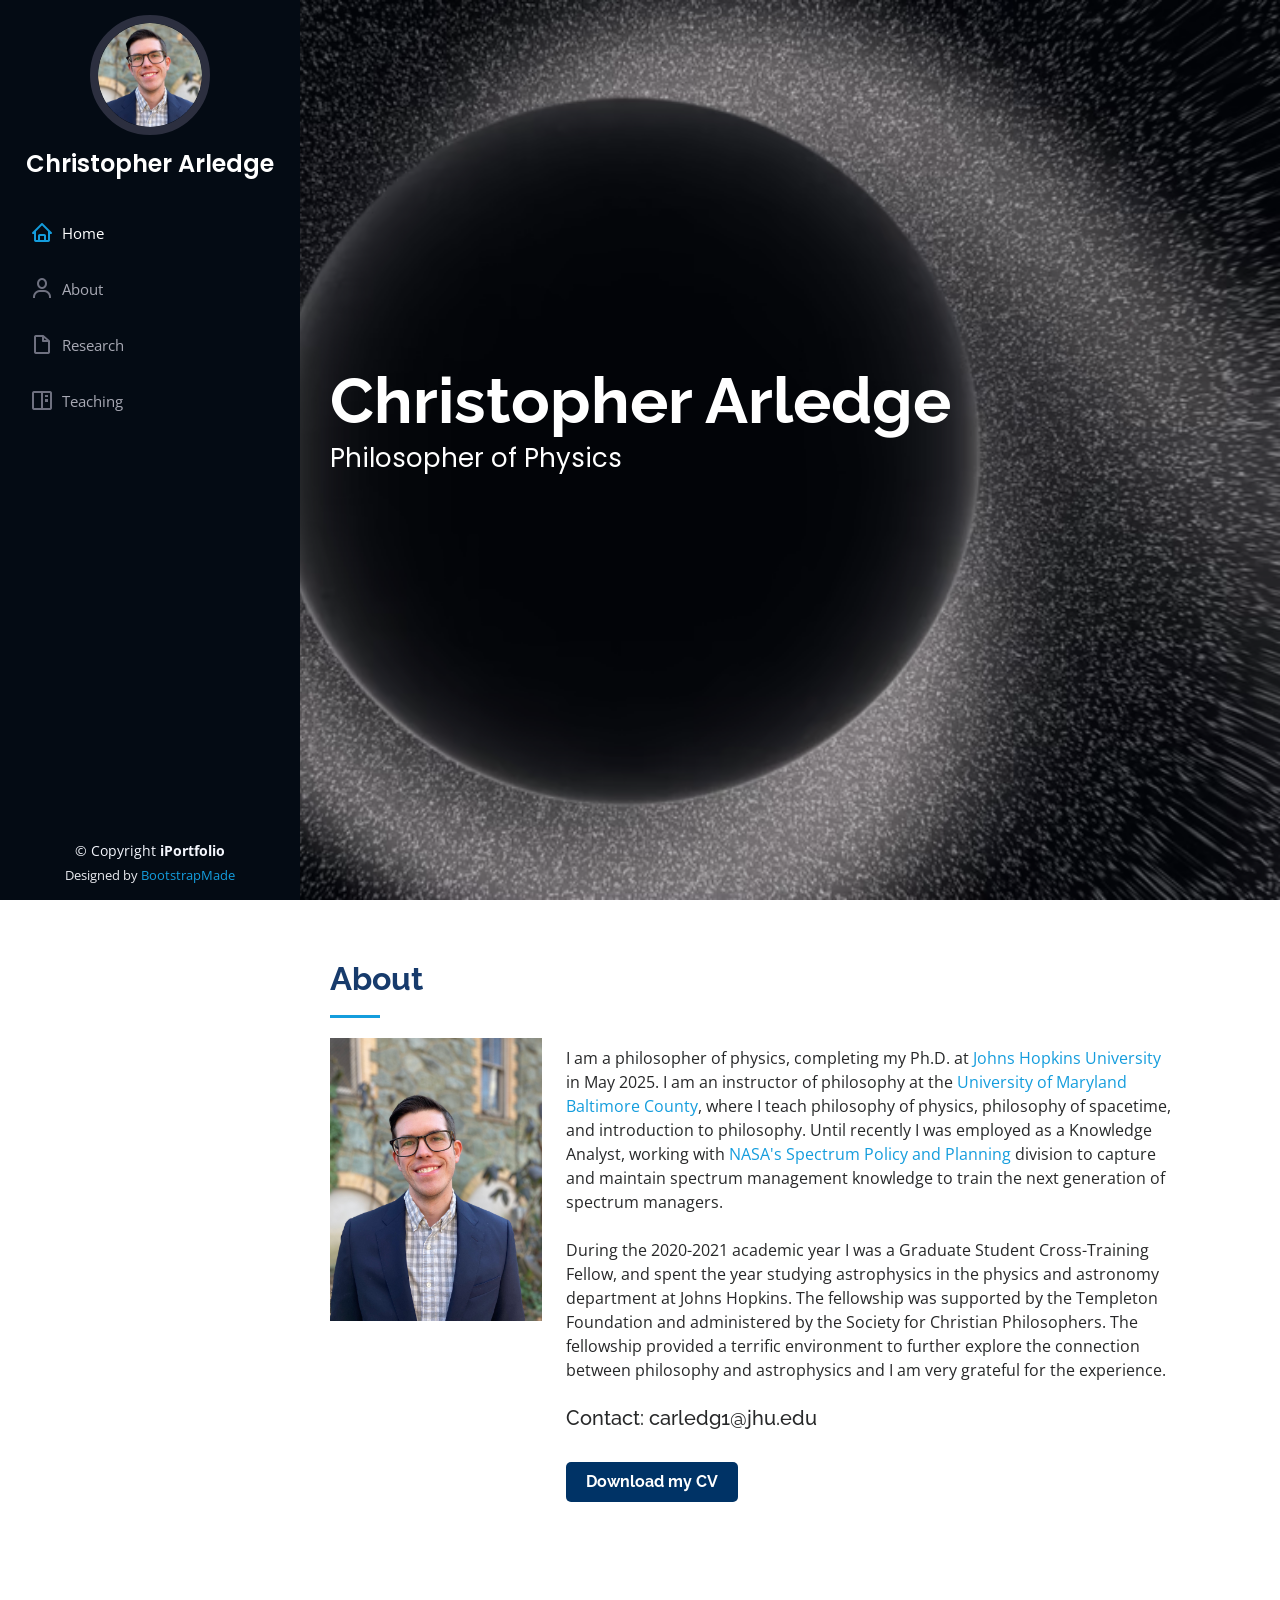
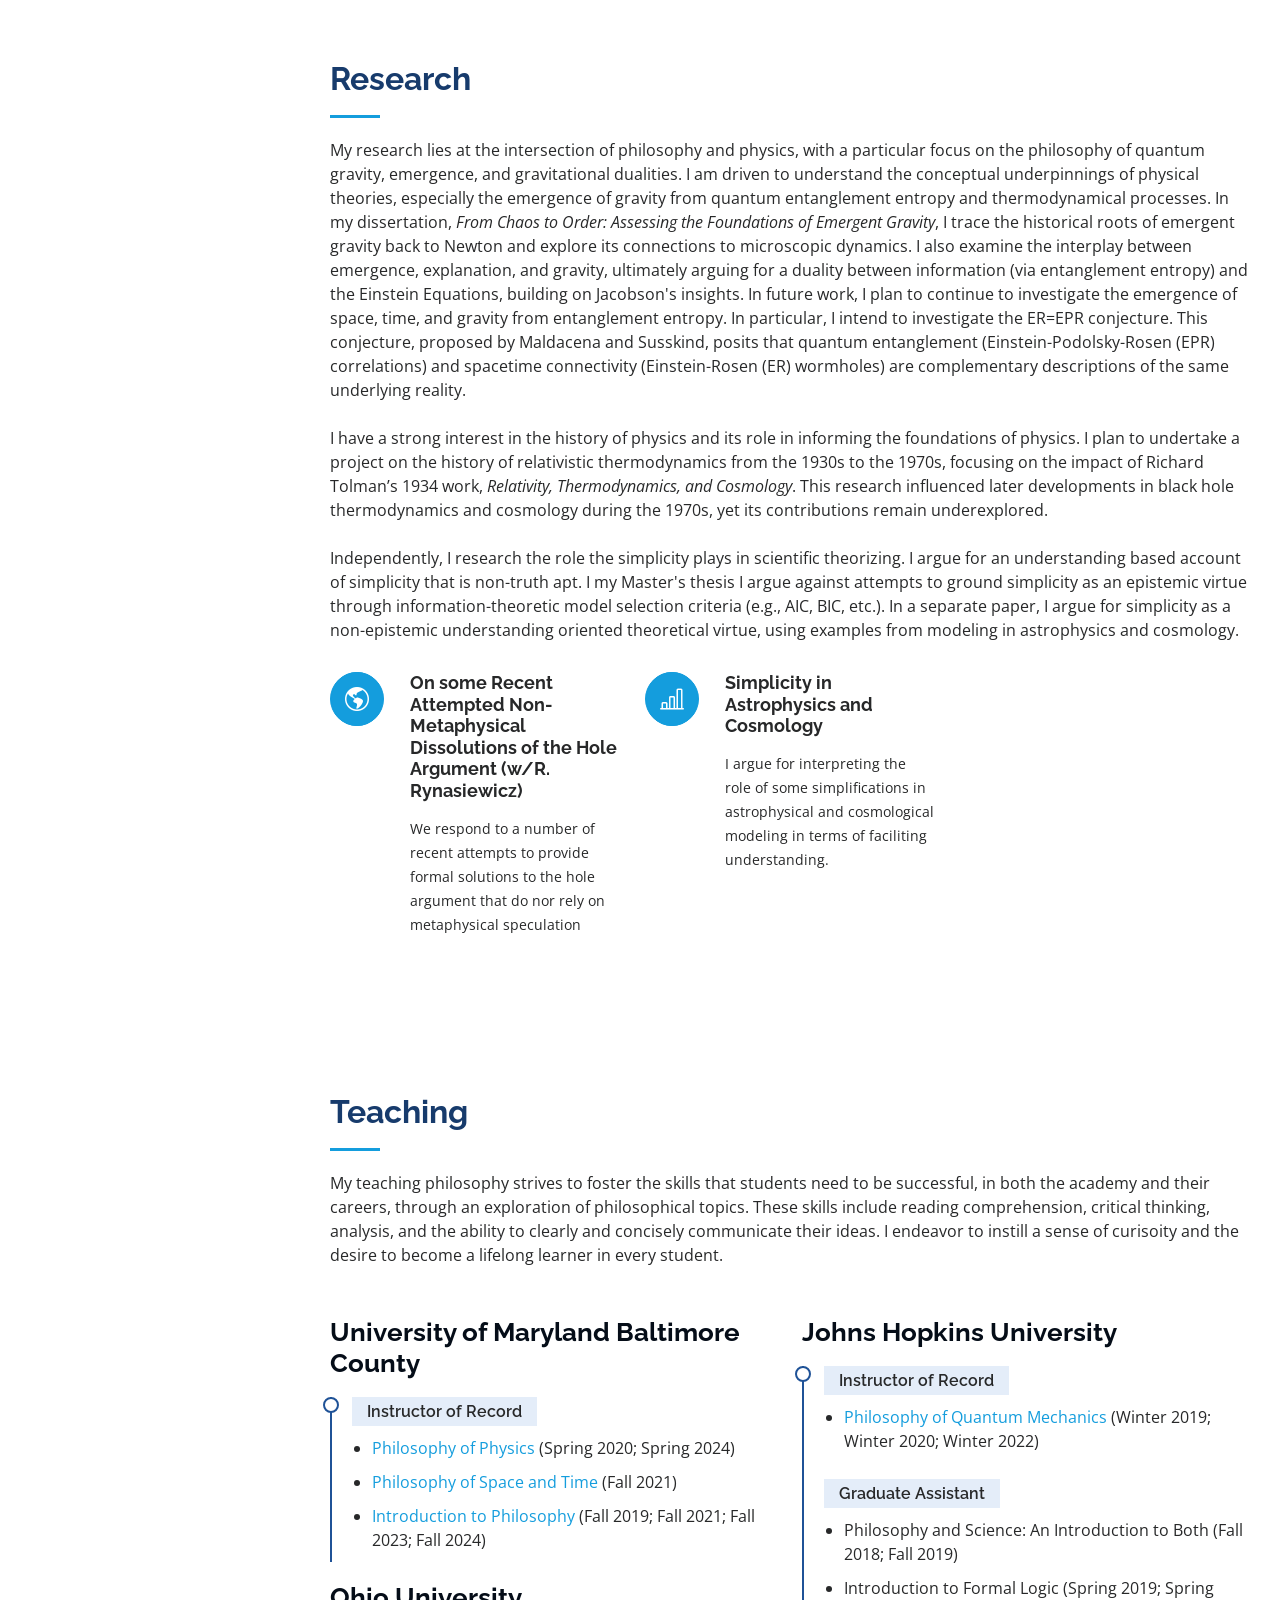
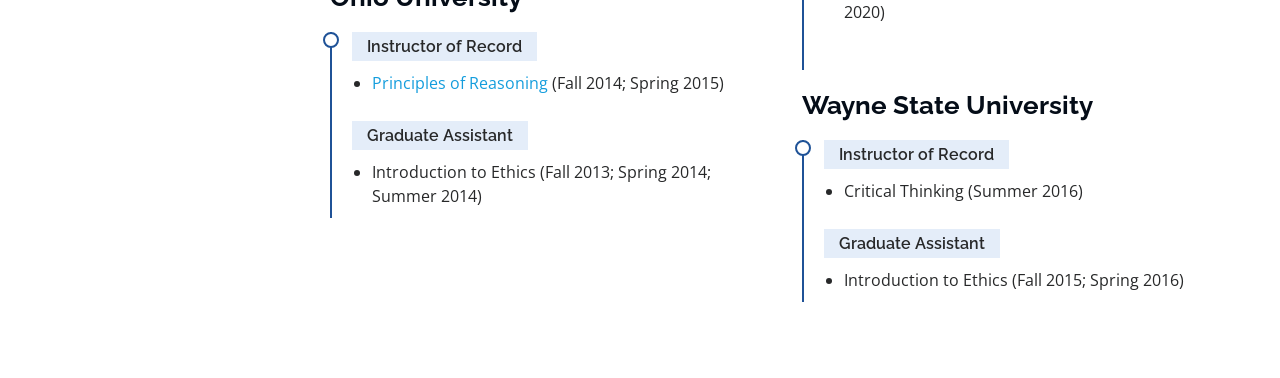
==== commit 0e63c9cc: "Delete CV, edit research statement" ====
--- a/index.html
+++ b/index.html
@@ -86,9 +86,9 @@
           <div class="col-lg-8 pt-4 pt-lg-0 content" data-aos="fade-left">
             <h3></h3>
             <p>
-              I am a philosopher of physics and doctoral candidate in philosophy at the <a href="https://philosophy.jhu.edu/">
-                Johns Hopkins University </a> (defending January 2025).
-              I am also an instructor of philosophy at the <a href="https://philosophy.umbc.edu/">University of Maryland Baltimore County</a>,
+              I am a philosopher of physics, completing my Ph.D. at <a href="https://philosophy.jhu.edu/">
+                Johns Hopkins University </a> in May 2025.
+              I am an instructor of philosophy at the <a href="https://philosophy.umbc.edu/">University of Maryland Baltimore County</a>,
               where I teach philosophy of physics, philosophy of spacetime, and introduction to philosophy.
                 Until recently I was employed as a Knowledge Analyst,
                 working with <a href="https://www.nasa.gov/directorates/space-operations/space-communications-and-navigation-scan-program/spectrum/">
@@ -132,25 +132,30 @@
 
         <div class="section-title">
           <h2>Research</h2>
-          <p>My research centers on the thermodynamics of spacetime and emergent theories of gravity,
-            such as Erik Verlinde's entropic gravity and Ted Jacobson's thermodynamic gravity.
-            In my dissertation, <i>From Chaos to Order: Assessing the Foundations of Emergent Gravity</i>,
+          <p>
+            My research lies at the intersection of philosophy and physics, with a particular
+            focus on the philosophy of quantum gravity, emergence, and gravitational dualities. I
+            am driven to understand the conceptual underpinnings of physical theories, especially
+            the emergence of gravity from quantum entanglement entropy and thermodynamical
+            processes. In my dissertation, <i>From Chaos to Order: Assessing the Foundations of Emergent Gravity</i>,
             I trace the historical roots of emergent gravity back to Newton and explore its connections to microscopic dynamics.
             I also examine the interplay between emergence, explanation, and gravity, ultimately arguing for a duality between information
-            (via entanglement entropy) and the Einstein Equations, building on Jacobson's insights. In future reseasrch I will analyze the relationship
-            between gravity, entanglement, duality, and emergence, beginning with a philosophical look at the ER=EPR conjecture.
+            (via entanglement entropy) and the Einstein Equations, building on Jacobson's insights. In future work, I plan to continue to investigate the emergence of space, time, and gravity from entanglement entropy.
+            In particular, I intend to investigate the
+            ER=EPR conjecture. This conjecture, proposed by Maldacena and Susskind, posits that quantum entanglement (Einstein-Podolsky-Rosen (EPR) correlations) and spacetime connectivity 
+            (Einstein-Rosen (ER) wormholes) are complementary descriptions of the same underlying reality.
 
             <br> <br>
           I have a strong interest in the history of physics and its role in informing the foundations of physics. I plan to undertake a project on the history
            of relativistic thermodynamics from the 1930s to the 1970s, focusing on the impact of
             Richard Tolman’s 1934 work, <i>Relativity, Thermodynamics, and Cosmology</i>.
           This research influenced later developments in black hole thermodynamics and cosmology during the 1970s, yet its contributions remain underexplored.
+
+            <br> <br>
+          Independently, I research the role the simplicity plays in scientific theorizing. I argue for an understanding based account of simplicity that is non-truth apt.
+          I my Master's thesis I argue against attempts to ground simplicity as an epistemic virtue through information-theoretic model selection criteria (e.g., AIC, BIC, etc.). In a separate
+          paper, I argue for simplicity as a non-epistemic understanding oriented theoretical virtue, using examples from modeling in astrophysics and cosmology.
             </p>
-            <br> <br>
-
-          Independently, I research the role the simplicity plays in scientific theorizing. In general, I argue for an understanding based account of simplicity that is non-truth apt.
-          I my Master's thesis I argue against attempts to ground simplicity as an epistemic virtue through information-theoretic model selection criteria (e.g., AIC, BIC, etc.). In a separate
-          paper, I argue for simplicity as a non-epistemic understanding oriented theoretical virtue, using examples from modeling in astrophysics and cosmology. 
         </div>
 
         <div class="row">
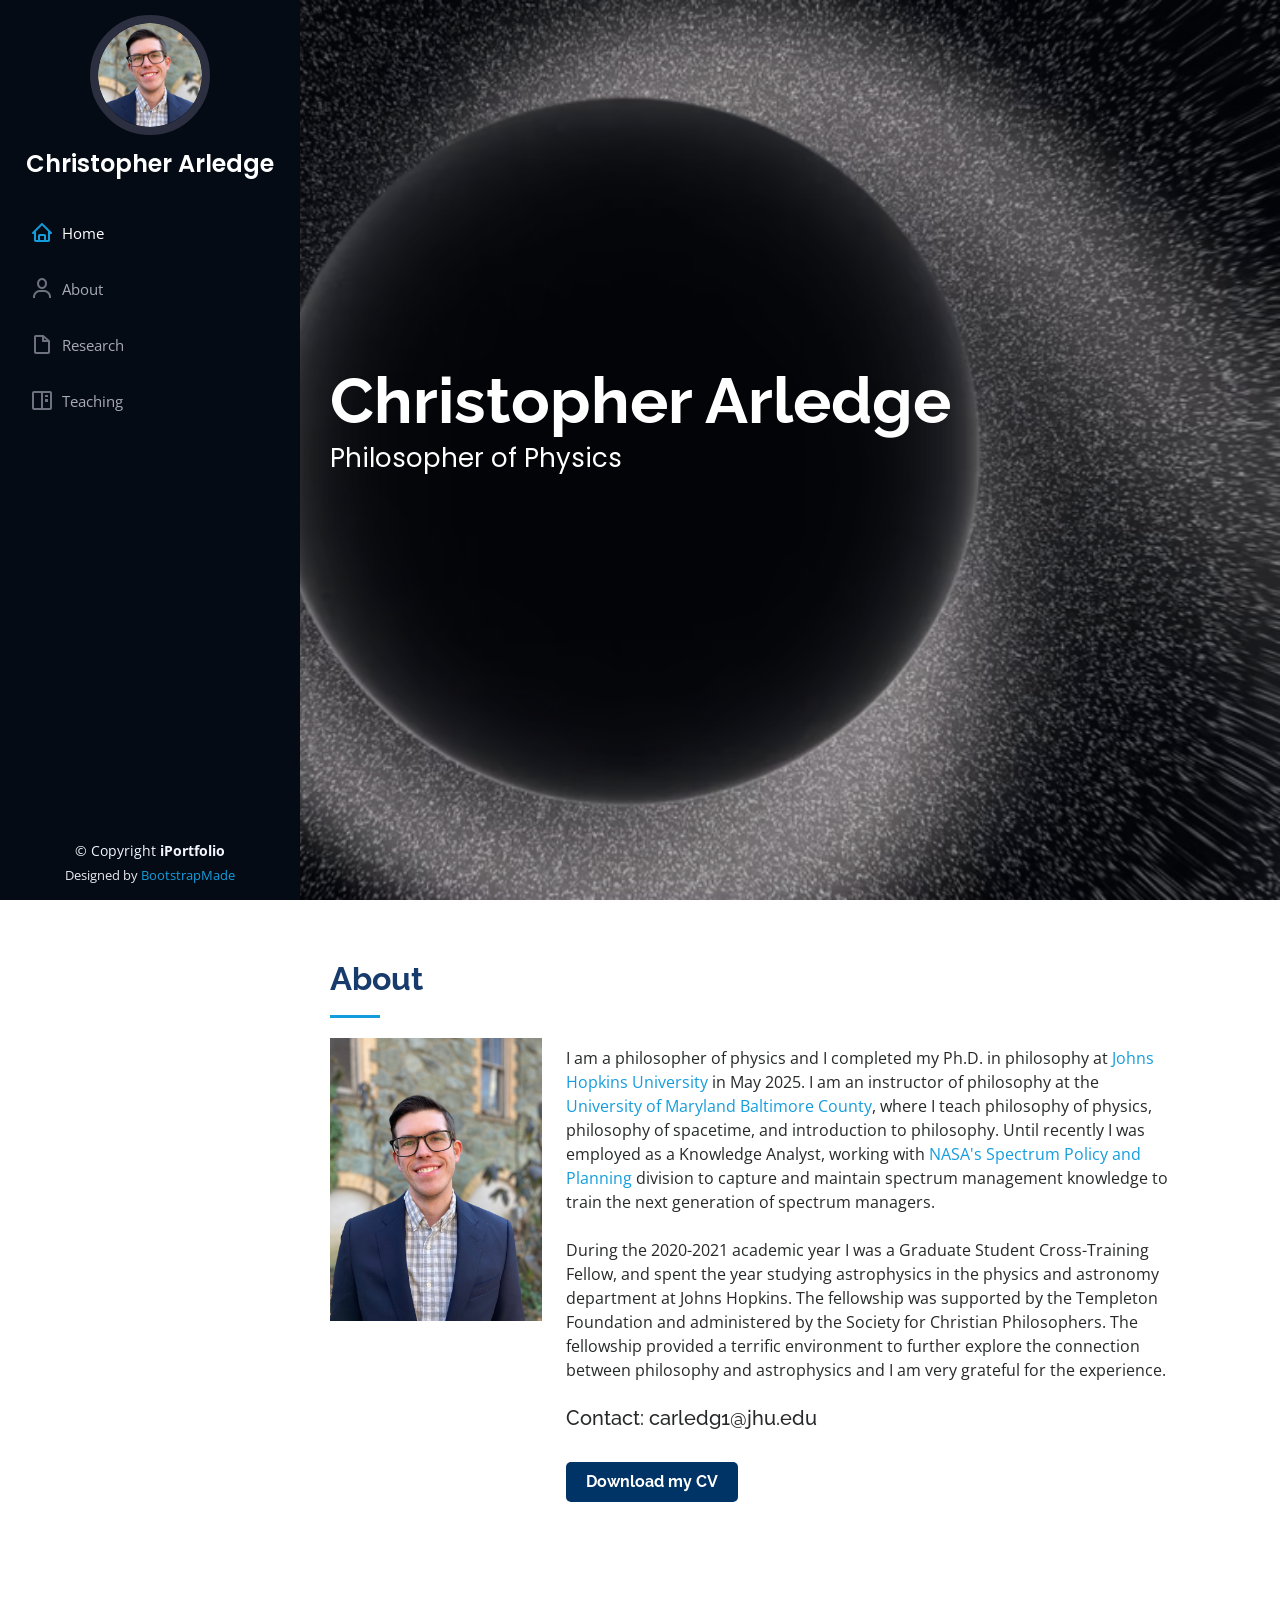
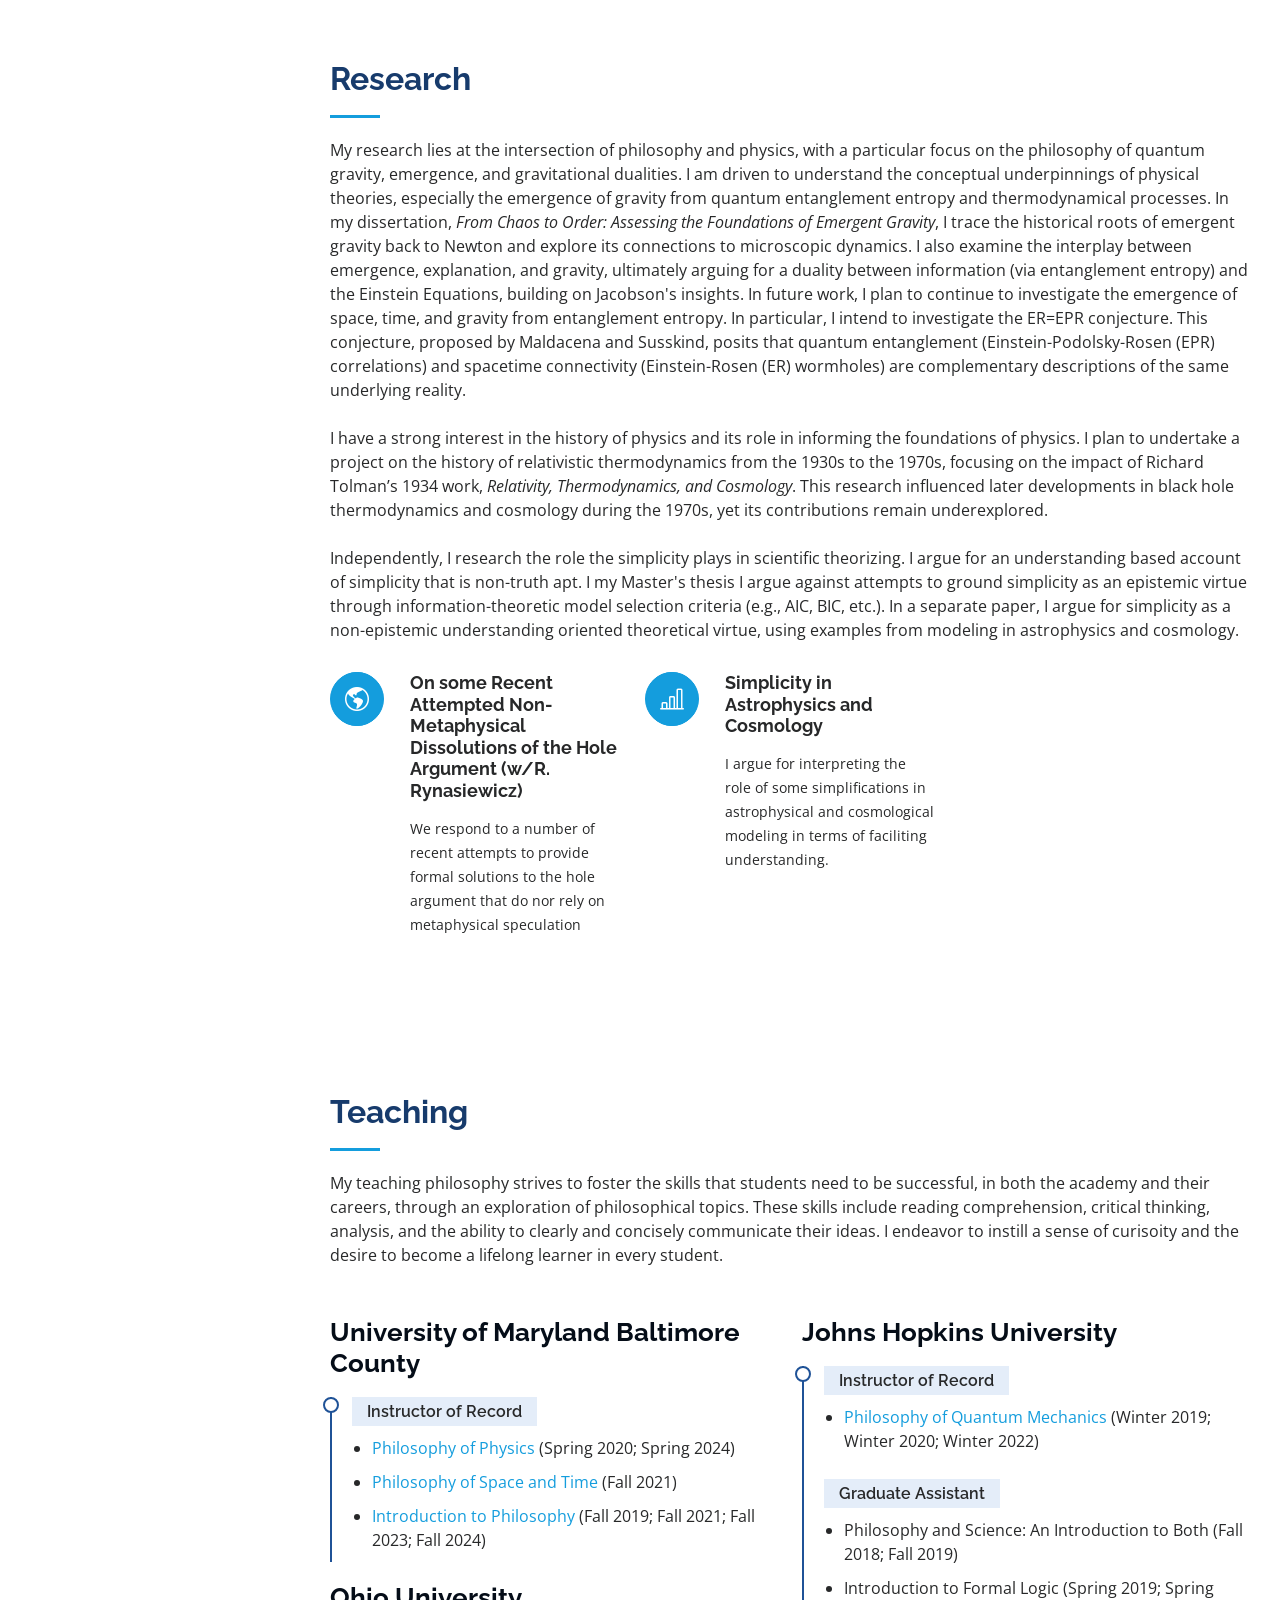
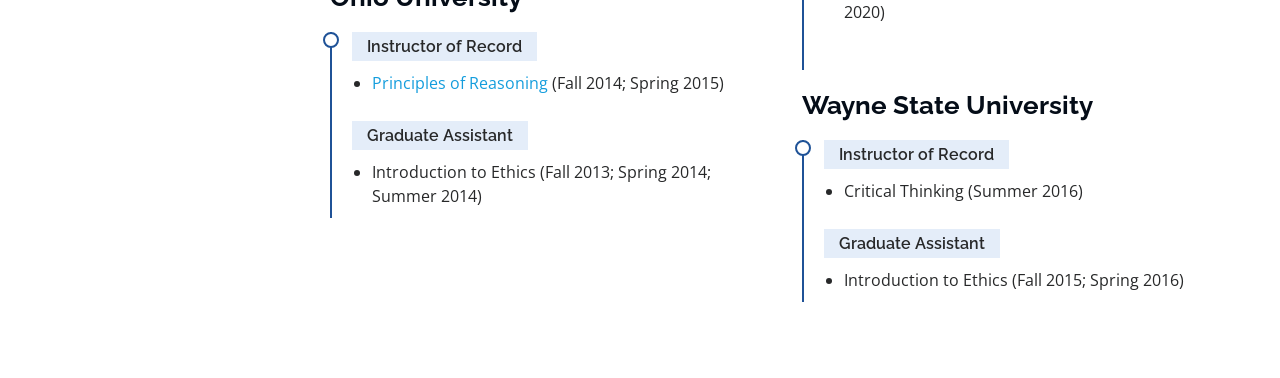
==== commit 2f62e92f: "Update index.html" ====
--- a/index.html
+++ b/index.html
@@ -86,7 +86,7 @@
           <div class="col-lg-8 pt-4 pt-lg-0 content" data-aos="fade-left">
             <h3></h3>
             <p>
-              I am a philosopher of physics, completing my Ph.D. at <a href="https://philosophy.jhu.edu/">
+              I am a philosopher of physics and I completed my Ph.D. in philosophy at <a href="https://philosophy.jhu.edu/">
                 Johns Hopkins University </a> in May 2025.
               I am an instructor of philosophy at the <a href="https://philosophy.umbc.edu/">University of Maryland Baltimore County</a>,
               where I teach philosophy of physics, philosophy of spacetime, and introduction to philosophy.
@@ -142,7 +142,7 @@
             I also examine the interplay between emergence, explanation, and gravity, ultimately arguing for a duality between information
             (via entanglement entropy) and the Einstein Equations, building on Jacobson's insights. In future work, I plan to continue to investigate the emergence of space, time, and gravity from entanglement entropy.
             In particular, I intend to investigate the
-            ER=EPR conjecture. This conjecture, proposed by Maldacena and Susskind, posits that quantum entanglement (Einstein-Podolsky-Rosen (EPR) correlations) and spacetime connectivity 
+            ER=EPR conjecture. This conjecture, proposed by Maldacena and Susskind, posits that quantum entanglement (Einstein-Podolsky-Rosen (EPR) correlations) and spacetime connectivity
             (Einstein-Rosen (ER) wormholes) are complementary descriptions of the same underlying reality.
 
             <br> <br>
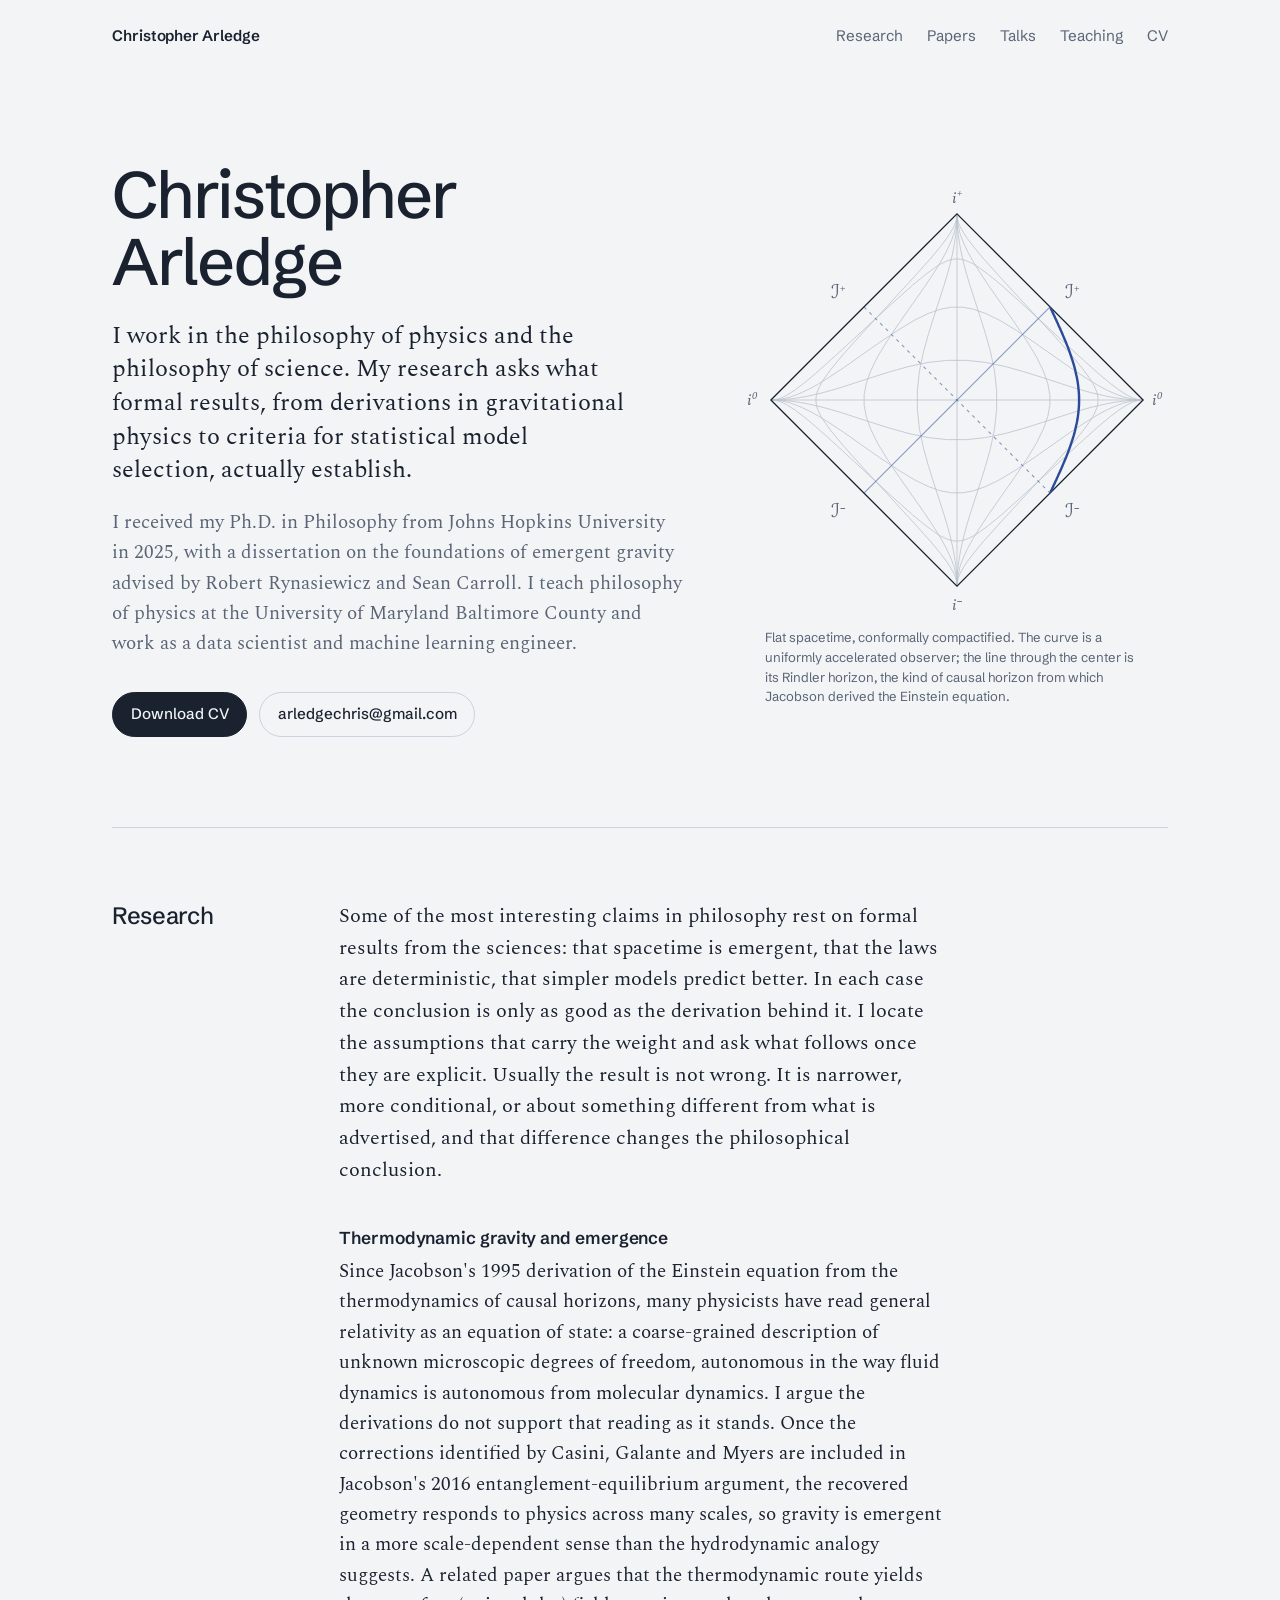
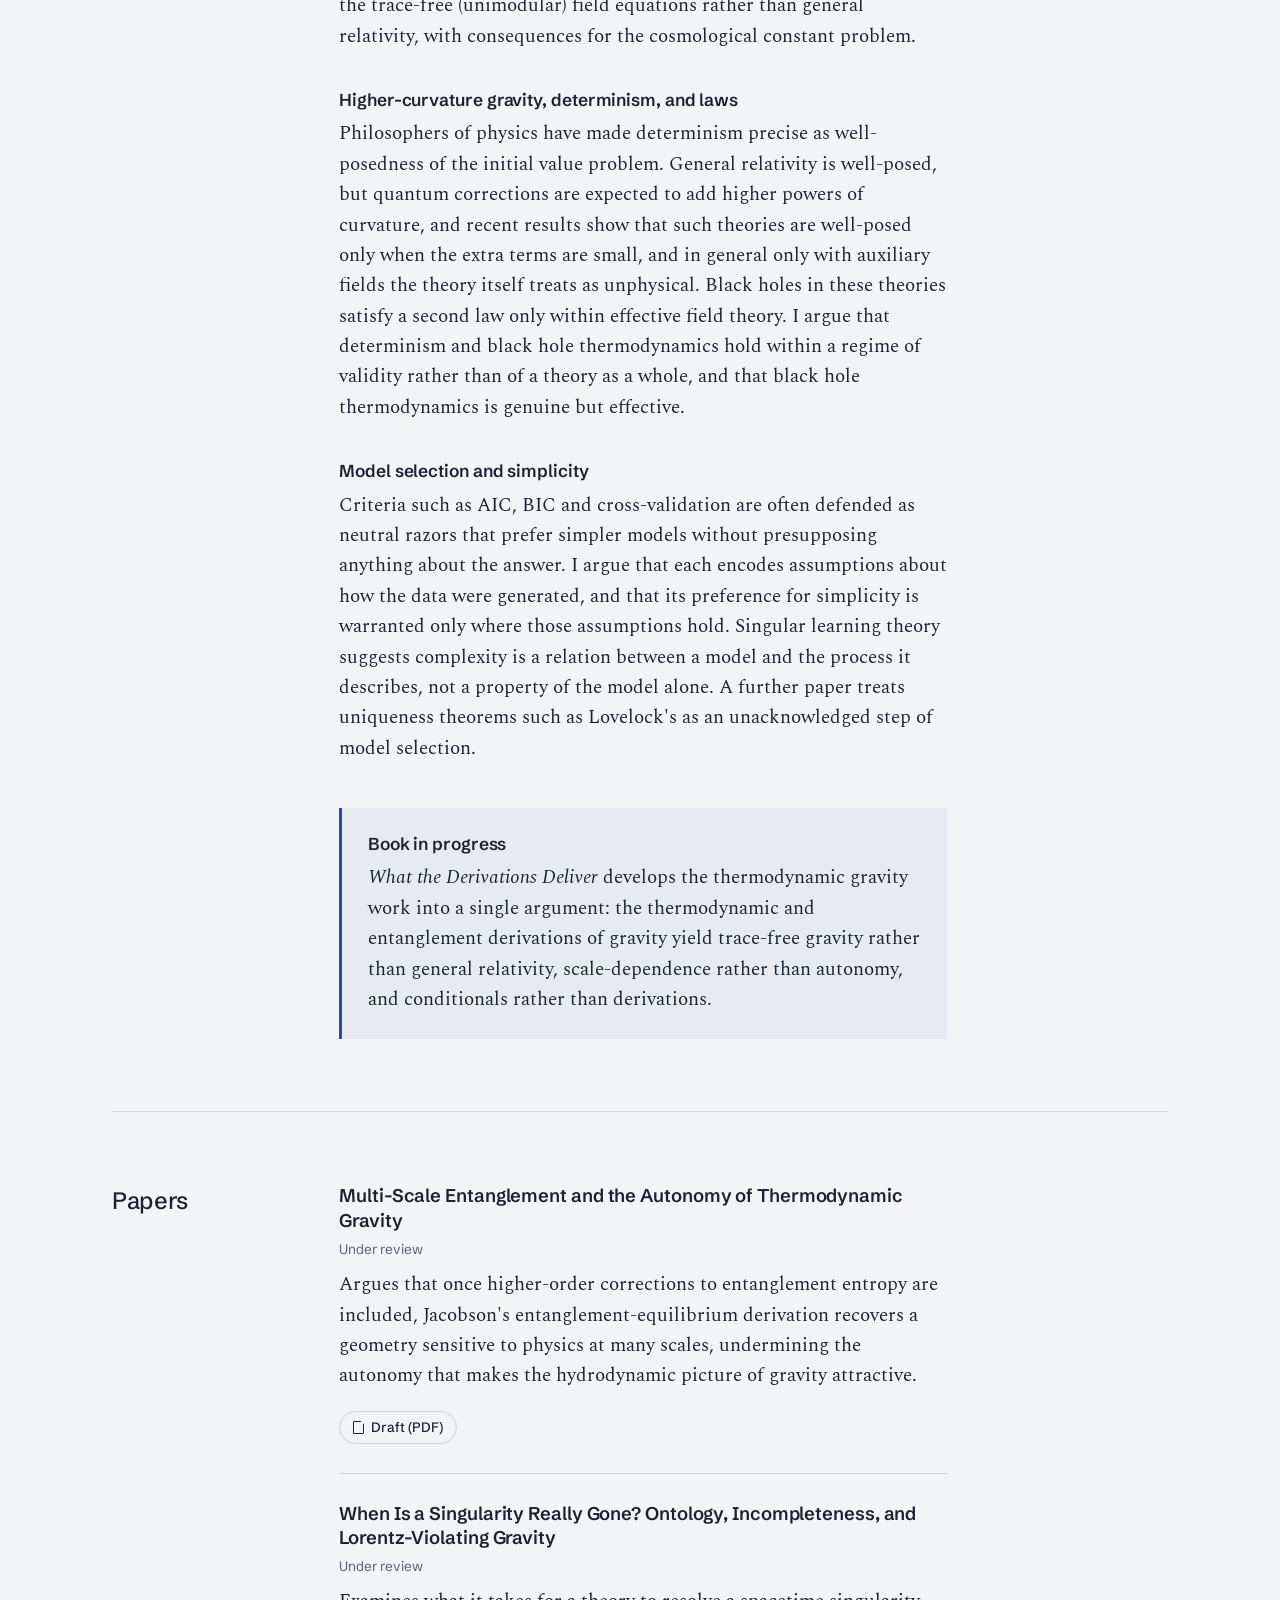
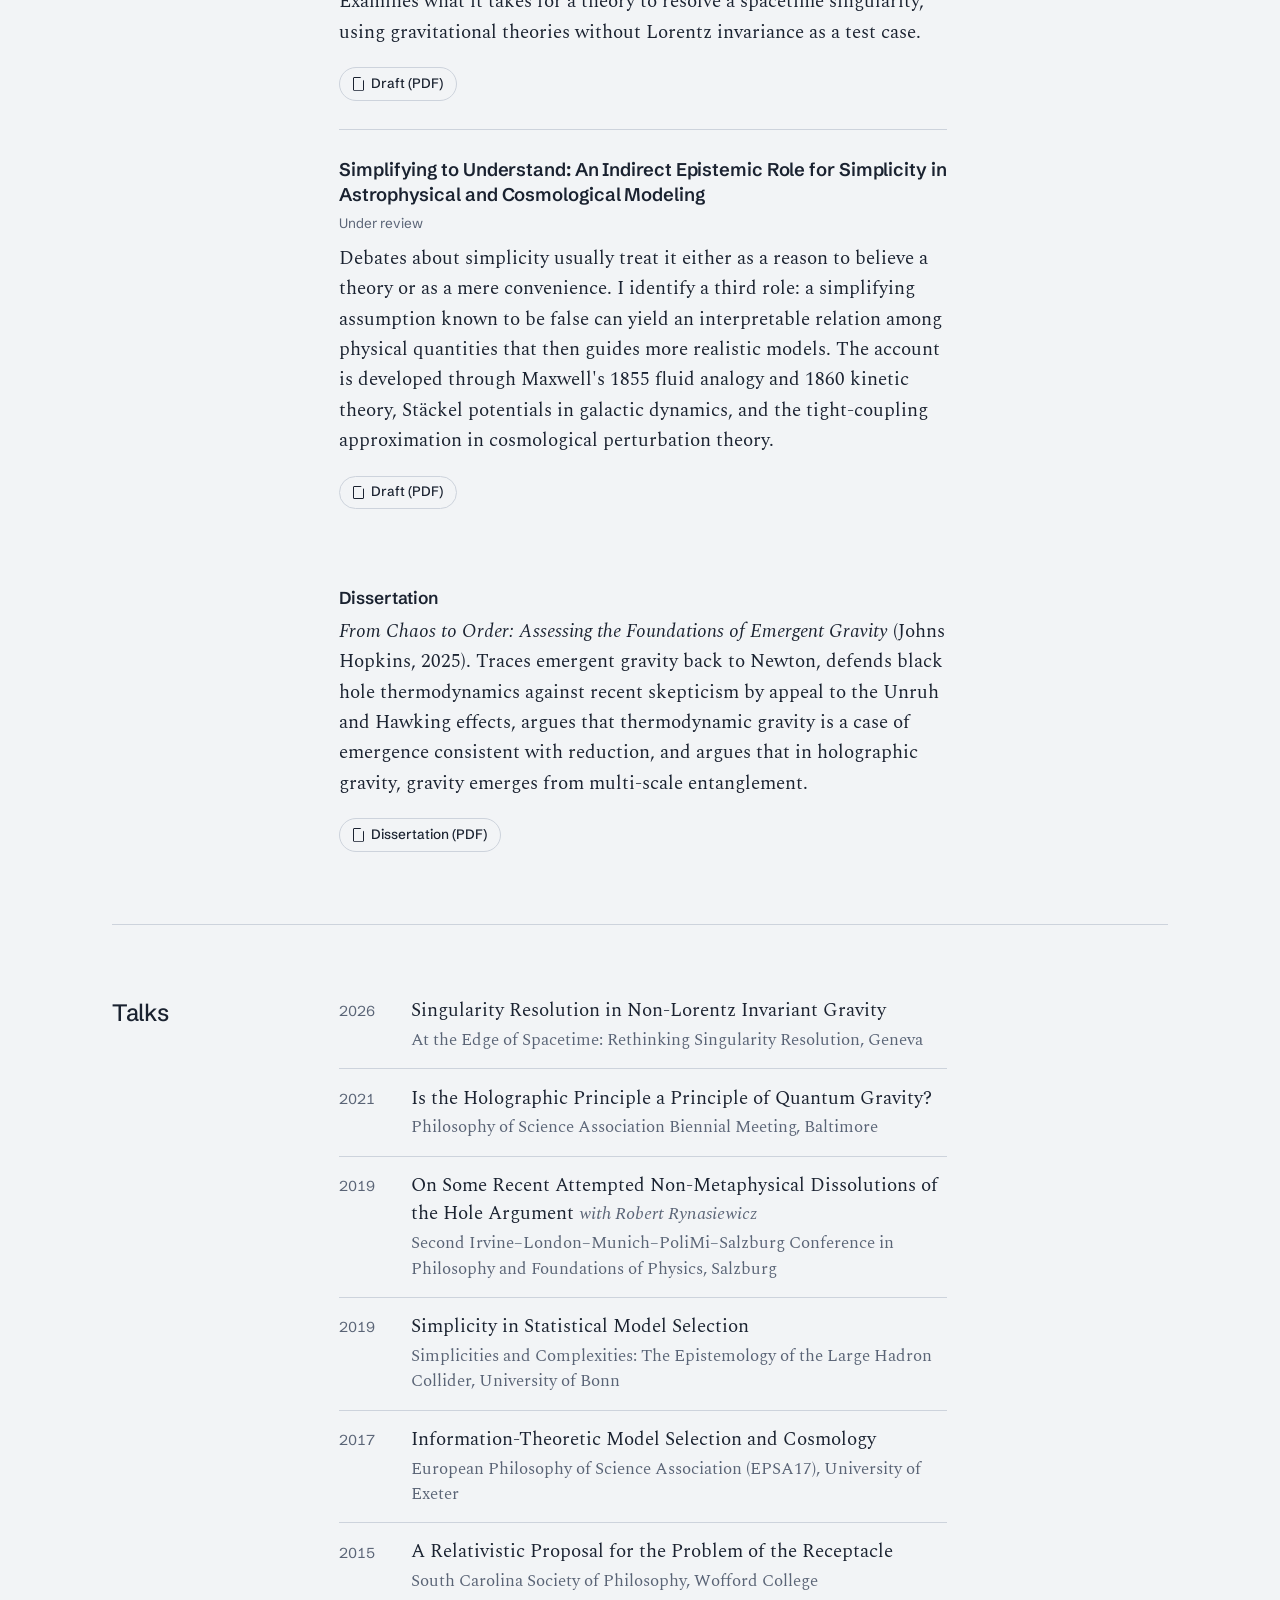
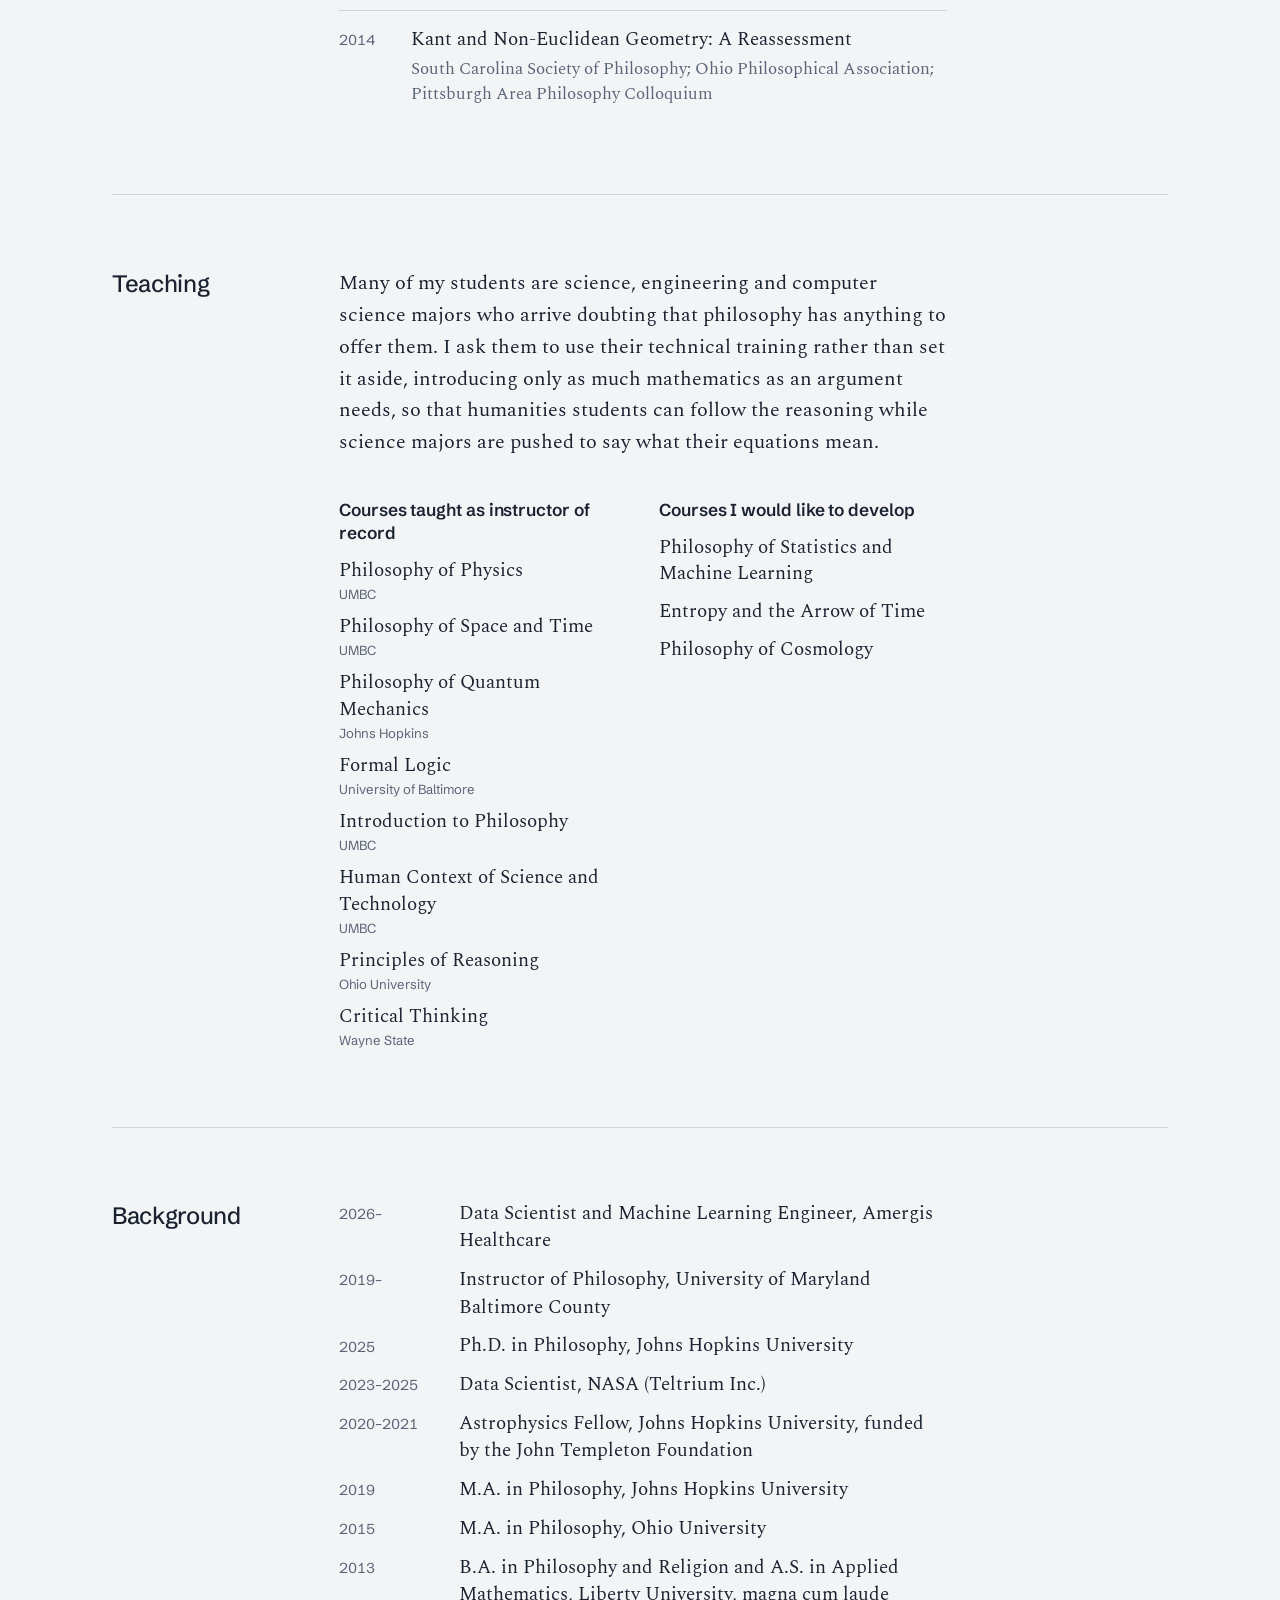
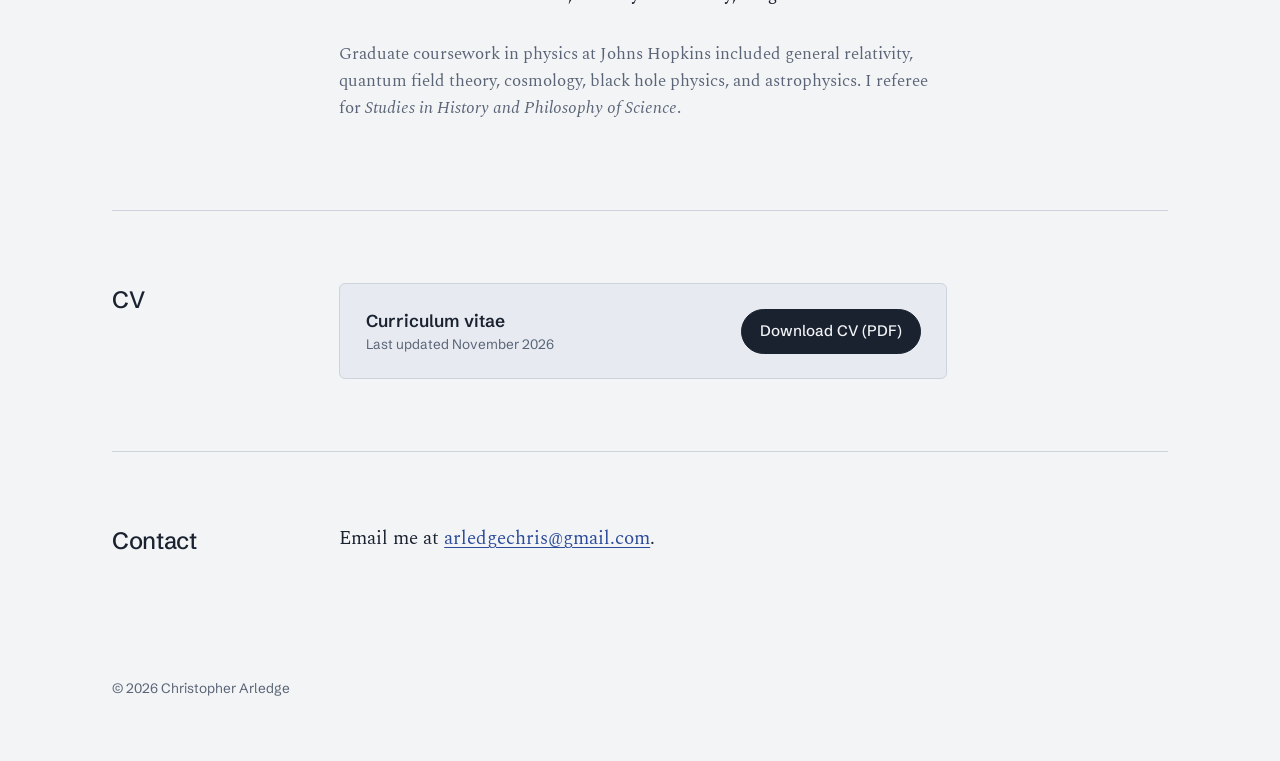
==== commit 300e5db6: "New Site" ====
--- a/index.html
+++ b/index.html
@@ -1,310 +1,261 @@
 <!DOCTYPE html>
 <html lang="en">
-
 <head>
   <meta charset="utf-8">
-  <meta content="width=device-width, initial-scale=1.0" name="viewport">
-
-  <title>Chris Arledge</title>
-  <meta content="" name="description">
-  <meta content="" name="keywords">
-
-  <!-- Favicons -->
-  <link href="assets/img/favicon.ico" rel="icon">
-  <link href="assets/img/apple-touch-icon.ico" rel="apple-touch-icon">
-
-  <!-- Google Fonts -->
-  <link href="https://fonts.googleapis.com/css?family=Open+Sans:300,300i,400,400i,600,600i,700,700i|Raleway:300,300i,400,400i,500,500i,600,600i,700,700i|Poppins:300,300i,400,400i,500,500i,600,600i,700,700i" rel="stylesheet">
-
-  <!-- Vendor CSS Files -->
-  <link href="assets/vendor/aos/aos.css" rel="stylesheet">
-  <link href="assets/vendor/bootstrap/css/bootstrap.min.css" rel="stylesheet">
-  <link href="assets/vendor/bootstrap-icons/bootstrap-icons.css" rel="stylesheet">
-  <link href="assets/vendor/boxicons/css/boxicons.min.css" rel="stylesheet">
-  <link href="assets/vendor/glightbox/css/glightbox.min.css" rel="stylesheet">
-  <link href="assets/vendor/swiper/swiper-bundle.min.css" rel="stylesheet">
-
-  <!-- Template Main CSS File -->
-  <link href="assets/css/style.css" rel="stylesheet">
-
-  <!-- =======================================================
-  * Template Name: iPortfolio
-  * Updated: Nov 17 2023 with Bootstrap v5.3.2
-  * Template URL: https://bootstrapmade.com/iportfolio-bootstrap-portfolio-websites-template/
-  * Author: BootstrapMade.com
-  * License: https://bootstrapmade.com/license/
-  ======================================================== -->
+  <meta name="viewport" content="width=device-width, initial-scale=1">
+  <title>Christopher Arledge | Philosophy of Physics</title>
+  <meta name="description" content="Christopher Arledge works on the foundations of physics and the philosophy of science: emergent gravity, determinism in higher-curvature theories, and the epistemology of simplicity.">
+  <link rel="preconnect" href="https://fonts.googleapis.com">
+  <link rel="preconnect" href="https://fonts.gstatic.com" crossorigin>
+  <link href="https://fonts.googleapis.com/css2?family=Schibsted+Grotesk:wght@400;500;600&family=Spectral:ital,wght@0,400;0,500;1,400&display=swap" rel="stylesheet">
+  <link rel="stylesheet" href="style.css">
 </head>
-
 <body>
-
-  <!-- ======= Mobile nav toggle button ======= -->
-  <i class="bi bi-list mobile-nav-toggle d-xl-none"></i>
-
-  <!-- ======= Header ======= -->
-  <header id="header">
-    <div class="d-flex flex-column">
-
-      <div class="profile">
-        <img src="assets/img/Chris.png" alt="" class="img-fluid rounded-circle">
-        <h1 class="text-light"><a href="index.html">Christopher Arledge</a></h1>
-        </div>
-      </div>
-
-      <nav id="navbar" class="nav-menu navbar">
-        <ul>
-          <li><a href="#hero" class="nav-link scrollto active"><i class="bx bx-home"></i> <span>Home</span></a></li>
-          <li><a href="#about" class="nav-link scrollto"><i class="bx bx-user"></i> <span>About</span></a></li>
-          <li><a href="#services" class="nav-link scrollto"><i class="bx bx-file-blank"></i> <span>Research</span></a></li>
-          <li><a href="#resume" class="nav-link scrollto"><i class="bx bx-book-content"></i> <span>Teaching</span></a></li>
-
+  <a class="skip" href="#main">Skip to content</a>
+
+  <header class="site-header">
+    <a class="wordmark" href="#top">Christopher Arledge</a>
+    <nav aria-label="Sections">
+      <ul>
+        <li><a href="#research">Research</a></li>
+        <li><a href="#papers">Papers</a></li>
+        <li><a href="#talks">Talks</a></li>
+        <li><a href="#teaching">Teaching</a></li>
+        <li><a href="#cv">CV</a></li>
+      </ul>
+    </nav>
+  </header>
+
+  <main id="main">
+    <section class="hero" id="top" aria-labelledby="hero-title">
+      <div class="hero-text">
+        <h1 id="hero-title">Christopher Arledge</h1>
+        <p class="lede">I work in the philosophy of physics and the philosophy of science. My research asks what formal results, from derivations in gravitational physics to criteria for statistical model selection, actually establish.</p>
+        <p>I received my Ph.D. in Philosophy from Johns Hopkins University in 2025, with a dissertation on the foundations of emergent gravity advised by Robert Rynasiewicz and Sean Carroll. I teach philosophy of physics at the University of Maryland Baltimore County and work as a data scientist and machine learning engineer.</p>
+        <ul class="hero-links">
+          <li><a class="button" href="cv.pdf">Download CV</a></li>
+          <li><a class="button button-quiet" href="mailto:arledgechris@gmail.com">arledgechris@gmail.com</a></li>
+          <!-- Add profile links here if you want them, e.g.:
+          <li><a class="button button-quiet" href="https://philpeople.org/profiles/...">PhilPeople</a></li>
+          -->
         </ul>
-      </nav><!-- .nav-menu -->
-    </div>
-  </header><!-- End Header -->
-
-  <!-- ======= Hero Section ======= -->
-  <section id="hero" class="d-flex flex-column justify-content-center align-items-center">
-    <div class="hero-container" data-aos="fade-in">
-      <h1>Christopher Arledge</h1>
-      <p>Philosopher of Physics</p>
-    </div>
-  </section><!-- End Hero -->
-
-  <main id="main">
-
-    <!-- ======= About Section ======= -->
-    <section id="about" class="about">
-      <div class="container">
-
-        <div class="section-title">
-          <h2>About</h2>
-        <div class="row">
-          <div class="col-lg-3" data-aos="fade-right">
-            <img src="assets/img/Chris_Prof_Pic.jpg" class="img-fluid" alt="">
+      </div>
+
+      <figure class="hero-figure">
+        <svg class="diagram" viewBox="0 0 380 380" role="img" aria-labelledby="dg-title dg-desc">
+          <title id="dg-title">Conformal diagram of Minkowski spacetime</title>
+          <desc id="dg-desc">A diamond-shaped Penrose diagram of flat spacetime with curves of constant time and position. A uniformly accelerated worldline curves toward future null infinity, bounded by its Rindler horizon, the null line through the origin.</desc>
+          <g class="dg-grid">
+            <path d="M21.5,190.0 L21.8,190.1 L22.1,190.1 L22.5,190.1 L23.0,190.2 L23.6,190.3 L24.4,190.4 L25.3,190.6 L26.4,190.9 L27.7,191.3 L29.4,191.9 L31.5,192.8 L34.1,194.2 L37.7,196.3 L42.5,199.5 L49.5,204.8 L60.4,213.8 L77.7,229.3 L103.3,252.9 L130.1,277.6 L149.3,294.8 L161.5,304.8 L169.4,310.6 L175.0,314.2 L179.3,316.3 L182.8,317.7 L185.8,318.4 L188.6,318.8 L191.4,318.8 L194.2,318.4 L197.2,317.7 L200.7,316.3 L205.0,314.2 L210.6,310.6 L218.5,304.8 L230.7,294.8 L249.9,277.6 L276.7,252.9 L302.3,229.3 L319.6,213.8 L330.5,204.8 L337.5,199.5 L342.3,196.3 L345.9,194.2 L348.5,192.8 L350.6,191.9 L352.3,191.3 L353.6,190.9 L354.7,190.6 L355.6,190.4 L356.4,190.3 L357.0,190.2 L357.5,190.1 L357.9,190.1 L358.2,190.1 L358.5,190.0"/>
+            <path d="M190.0,358.5 L189.9,358.2 L189.9,357.9 L189.9,357.5 L189.8,357.0 L189.7,356.4 L189.6,355.6 L189.4,354.7 L189.1,353.6 L188.7,352.3 L188.1,350.6 L187.2,348.5 L185.8,345.9 L183.7,342.3 L180.5,337.5 L175.2,330.5 L166.2,319.6 L150.7,302.3 L127.1,276.7 L102.4,249.9 L85.2,230.7 L75.2,218.5 L69.4,210.6 L65.8,205.0 L63.7,200.7 L62.3,197.2 L61.6,194.2 L61.2,191.4 L61.2,188.6 L61.6,185.8 L62.3,182.8 L63.7,179.3 L65.8,175.0 L69.4,169.4 L75.2,161.5 L85.2,149.3 L102.4,130.1 L127.1,103.3 L150.7,77.7 L166.2,60.4 L175.2,49.5 L180.5,42.5 L183.7,37.7 L185.8,34.1 L187.2,31.5 L188.1,29.4 L188.7,27.7 L189.1,26.4 L189.4,25.3 L189.6,24.4 L189.7,23.6 L189.8,23.0 L189.9,22.5 L189.9,22.1 L189.9,21.8 L190.0,21.5"/>
+            <path d="M21.5,190.0 L21.7,190.0 L22.1,190.0 L22.5,190.1 L23.0,190.1 L23.6,190.1 L24.3,190.2 L25.2,190.3 L26.3,190.4 L27.5,190.5 L29.0,190.7 L30.9,191.1 L33.1,191.6 L35.8,192.2 L39.1,193.2 L43.2,194.7 L48.2,196.8 L54.6,199.8 L62.6,204.2 L73.0,210.6 L86.0,219.2 L101.7,230.2 L118.9,242.3 L135.8,253.6 L150.8,262.7 L163.7,269.0 L174.9,272.9 L185.1,274.8 L194.9,274.8 L205.1,272.9 L216.3,269.0 L229.2,262.7 L244.2,253.6 L261.1,242.3 L278.3,230.2 L294.0,219.2 L307.0,210.6 L317.4,204.2 L325.4,199.8 L331.8,196.8 L336.8,194.7 L340.9,193.2 L344.2,192.2 L346.9,191.6 L349.1,191.1 L351.0,190.7 L352.5,190.5 L353.7,190.4 L354.8,190.3 L355.7,190.2 L356.4,190.1 L357.0,190.1 L357.5,190.1 L357.9,190.0 L358.3,190.0 L358.5,190.0"/>
+            <path d="M190.0,358.5 L190.0,358.3 L190.0,357.9 L189.9,357.5 L189.9,357.0 L189.9,356.4 L189.8,355.7 L189.7,354.8 L189.6,353.7 L189.5,352.5 L189.3,351.0 L188.9,349.1 L188.4,346.9 L187.8,344.2 L186.8,340.9 L185.3,336.8 L183.2,331.8 L180.2,325.4 L175.8,317.4 L169.4,307.0 L160.8,294.0 L149.8,278.3 L137.7,261.1 L126.4,244.2 L117.3,229.2 L111.0,216.3 L107.1,205.1 L105.2,194.9 L105.2,185.1 L107.1,174.9 L111.0,163.7 L117.3,150.8 L126.4,135.8 L137.7,118.9 L149.8,101.7 L160.8,86.0 L169.4,73.0 L175.8,62.6 L180.2,54.6 L183.2,48.2 L185.3,43.2 L186.8,39.1 L187.8,35.8 L188.4,33.1 L188.9,30.9 L189.3,29.0 L189.5,27.5 L189.6,26.3 L189.7,25.2 L189.8,24.3 L189.9,23.6 L189.9,23.0 L189.9,22.5 L190.0,22.1 L190.0,21.7 L190.0,21.5"/>
+            <path d="M21.5,190.0 L21.7,190.0 L22.1,190.0 L22.5,190.0 L23.0,190.0 L23.6,190.0 L24.3,190.1 L25.2,190.1 L26.2,190.1 L27.5,190.2 L29.0,190.3 L30.8,190.4 L32.9,190.5 L35.5,190.8 L38.6,191.1 L42.3,191.6 L46.8,192.3 L52.2,193.2 L58.6,194.6 L66.3,196.4 L75.5,198.9 L86.4,202.2 L99.1,206.3 L113.5,211.0 L129.4,216.0 L146.3,220.7 L163.7,224.3 L181.2,226.2 L198.8,226.2 L216.3,224.3 L233.7,220.7 L250.6,216.0 L266.5,211.0 L280.9,206.3 L293.6,202.2 L304.5,198.9 L313.7,196.4 L321.4,194.6 L327.8,193.2 L333.2,192.3 L337.7,191.6 L341.4,191.1 L344.5,190.8 L347.1,190.5 L349.2,190.4 L351.0,190.3 L352.5,190.2 L353.8,190.1 L354.8,190.1 L355.7,190.1 L356.4,190.0 L357.0,190.0 L357.5,190.0 L357.9,190.0 L358.3,190.0 L358.5,190.0"/>
+            <path d="M190.0,358.5 L190.0,358.3 L190.0,357.9 L190.0,357.5 L190.0,357.0 L190.0,356.4 L189.9,355.7 L189.9,354.8 L189.9,353.8 L189.8,352.5 L189.7,351.0 L189.6,349.2 L189.5,347.1 L189.2,344.5 L188.9,341.4 L188.4,337.7 L187.7,333.2 L186.8,327.8 L185.4,321.4 L183.6,313.7 L181.1,304.5 L177.8,293.6 L173.7,280.9 L169.0,266.5 L164.0,250.6 L159.3,233.7 L155.7,216.3 L153.8,198.8 L153.8,181.2 L155.7,163.7 L159.3,146.3 L164.0,129.4 L169.0,113.5 L173.7,99.1 L177.8,86.4 L181.1,75.5 L183.6,66.3 L185.4,58.6 L186.8,52.2 L187.7,46.8 L188.4,42.3 L188.9,38.6 L189.2,35.5 L189.5,32.9 L189.6,30.8 L189.7,29.0 L189.8,27.5 L189.9,26.2 L189.9,25.2 L189.9,24.3 L190.0,23.6 L190.0,23.0 L190.0,22.5 L190.0,22.1 L190.0,21.7 L190.0,21.5"/>
+            <path d="M21.5,190.0 L21.7,190.0 L22.1,190.0 L22.5,190.0 L23.0,190.0 L23.6,190.0 L24.3,190.0 L25.2,190.0 L26.2,190.0 L27.5,190.0 L29.0,190.0 L30.8,190.0 L32.9,190.0 L35.5,190.0 L38.5,190.0 L42.2,190.0 L46.6,190.0 L51.8,190.0 L58.1,190.0 L65.5,190.0 L74.2,190.0 L84.4,190.0 L96.3,190.0 L109.9,190.0 L125.4,190.0 L142.4,190.0 L160.8,190.0 L180.2,190.0 L199.8,190.0 L219.2,190.0 L237.6,190.0 L254.6,190.0 L270.1,190.0 L283.7,190.0 L295.6,190.0 L305.8,190.0 L314.5,190.0 L321.9,190.0 L328.2,190.0 L333.4,190.0 L337.8,190.0 L341.5,190.0 L344.5,190.0 L347.1,190.0 L349.2,190.0 L351.0,190.0 L352.5,190.0 L353.8,190.0 L354.8,190.0 L355.7,190.0 L356.4,190.0 L357.0,190.0 L357.5,190.0 L357.9,190.0 L358.3,190.0 L358.5,190.0"/>
+            <path d="M190.0,358.5 L190.0,358.3 L190.0,357.9 L190.0,357.5 L190.0,357.0 L190.0,356.4 L190.0,355.7 L190.0,354.8 L190.0,353.8 L190.0,352.5 L190.0,351.0 L190.0,349.2 L190.0,347.1 L190.0,344.5 L190.0,341.5 L190.0,337.8 L190.0,333.4 L190.0,328.2 L190.0,321.9 L190.0,314.5 L190.0,305.8 L190.0,295.6 L190.0,283.7 L190.0,270.1 L190.0,254.6 L190.0,237.6 L190.0,219.2 L190.0,199.8 L190.0,180.2 L190.0,160.8 L190.0,142.4 L190.0,125.4 L190.0,109.9 L190.0,96.3 L190.0,84.4 L190.0,74.2 L190.0,65.5 L190.0,58.1 L190.0,51.8 L190.0,46.6 L190.0,42.2 L190.0,38.5 L190.0,35.5 L190.0,32.9 L190.0,30.8 L190.0,29.0 L190.0,27.5 L190.0,26.2 L190.0,25.2 L190.0,24.3 L190.0,23.6 L190.0,23.0 L190.0,22.5 L190.0,22.1 L190.0,21.7 L190.0,21.5"/>
+            <path d="M21.5,190.0 L21.7,190.0 L22.1,190.0 L22.5,190.0 L23.0,190.0 L23.6,190.0 L24.3,189.9 L25.2,189.9 L26.2,189.9 L27.5,189.8 L29.0,189.7 L30.8,189.6 L32.9,189.5 L35.5,189.2 L38.6,188.9 L42.3,188.4 L46.8,187.7 L52.2,186.8 L58.6,185.4 L66.3,183.6 L75.5,181.1 L86.4,177.8 L99.1,173.7 L113.5,169.0 L129.4,164.0 L146.3,159.3 L163.7,155.7 L181.2,153.8 L198.8,153.8 L216.3,155.7 L233.7,159.3 L250.6,164.0 L266.5,169.0 L280.9,173.7 L293.6,177.8 L304.5,181.1 L313.7,183.6 L321.4,185.4 L327.8,186.8 L333.2,187.7 L337.7,188.4 L341.4,188.9 L344.5,189.2 L347.1,189.5 L349.2,189.6 L351.0,189.7 L352.5,189.8 L353.8,189.9 L354.8,189.9 L355.7,189.9 L356.4,190.0 L357.0,190.0 L357.5,190.0 L357.9,190.0 L358.3,190.0 L358.5,190.0"/>
+            <path d="M190.0,358.5 L190.0,358.3 L190.0,357.9 L190.0,357.5 L190.0,357.0 L190.0,356.4 L190.1,355.7 L190.1,354.8 L190.1,353.8 L190.2,352.5 L190.3,351.0 L190.4,349.2 L190.5,347.1 L190.8,344.5 L191.1,341.4 L191.6,337.7 L192.3,333.2 L193.2,327.8 L194.6,321.4 L196.4,313.7 L198.9,304.5 L202.2,293.6 L206.3,280.9 L211.0,266.5 L216.0,250.6 L220.7,233.7 L224.3,216.3 L226.2,198.8 L226.2,181.2 L224.3,163.7 L220.7,146.3 L216.0,129.4 L211.0,113.5 L206.3,99.1 L202.2,86.4 L198.9,75.5 L196.4,66.3 L194.6,58.6 L193.2,52.2 L192.3,46.8 L191.6,42.3 L191.1,38.6 L190.8,35.5 L190.5,32.9 L190.4,30.8 L190.3,29.0 L190.2,27.5 L190.1,26.2 L190.1,25.2 L190.1,24.3 L190.0,23.6 L190.0,23.0 L190.0,22.5 L190.0,22.1 L190.0,21.7 L190.0,21.5"/>
+            <path d="M21.5,190.0 L21.7,190.0 L22.1,190.0 L22.5,189.9 L23.0,189.9 L23.6,189.9 L24.3,189.8 L25.2,189.7 L26.3,189.6 L27.5,189.5 L29.0,189.3 L30.9,188.9 L33.1,188.4 L35.8,187.8 L39.1,186.8 L43.2,185.3 L48.2,183.2 L54.6,180.2 L62.6,175.8 L73.0,169.4 L86.0,160.8 L101.7,149.8 L118.9,137.7 L135.8,126.4 L150.8,117.3 L163.7,111.0 L174.9,107.1 L185.1,105.2 L194.9,105.2 L205.1,107.1 L216.3,111.0 L229.2,117.3 L244.2,126.4 L261.1,137.7 L278.3,149.8 L294.0,160.8 L307.0,169.4 L317.4,175.8 L325.4,180.2 L331.8,183.2 L336.8,185.3 L340.9,186.8 L344.2,187.8 L346.9,188.4 L349.1,188.9 L351.0,189.3 L352.5,189.5 L353.7,189.6 L354.8,189.7 L355.7,189.8 L356.4,189.9 L357.0,189.9 L357.5,189.9 L357.9,190.0 L358.3,190.0 L358.5,190.0"/>
+            <path d="M190.0,358.5 L190.0,358.3 L190.0,357.9 L190.1,357.5 L190.1,357.0 L190.1,356.4 L190.2,355.7 L190.3,354.8 L190.4,353.7 L190.5,352.5 L190.7,351.0 L191.1,349.1 L191.6,346.9 L192.2,344.2 L193.2,340.9 L194.7,336.8 L196.8,331.8 L199.8,325.4 L204.2,317.4 L210.6,307.0 L219.2,294.0 L230.2,278.3 L242.3,261.1 L253.6,244.2 L262.7,229.2 L269.0,216.3 L272.9,205.1 L274.8,194.9 L274.8,185.1 L272.9,174.9 L269.0,163.7 L262.7,150.8 L253.6,135.8 L242.3,118.9 L230.2,101.7 L219.2,86.0 L210.6,73.0 L204.2,62.6 L199.8,54.6 L196.8,48.2 L194.7,43.2 L193.2,39.1 L192.2,35.8 L191.6,33.1 L191.1,30.9 L190.7,29.0 L190.5,27.5 L190.4,26.3 L190.3,25.2 L190.2,24.3 L190.1,23.6 L190.1,23.0 L190.1,22.5 L190.0,22.1 L190.0,21.7 L190.0,21.5"/>
+            <path d="M21.5,190.0 L21.8,189.9 L22.1,189.9 L22.5,189.9 L23.0,189.8 L23.6,189.7 L24.4,189.6 L25.3,189.4 L26.4,189.1 L27.7,188.7 L29.4,188.1 L31.5,187.2 L34.1,185.8 L37.7,183.7 L42.5,180.5 L49.5,175.2 L60.4,166.2 L77.7,150.7 L103.3,127.1 L130.1,102.4 L149.3,85.2 L161.5,75.2 L169.4,69.4 L175.0,65.8 L179.3,63.7 L182.8,62.3 L185.8,61.6 L188.6,61.2 L191.4,61.2 L194.2,61.6 L197.2,62.3 L200.7,63.7 L205.0,65.8 L210.6,69.4 L218.5,75.2 L230.7,85.2 L249.9,102.4 L276.7,127.1 L302.3,150.7 L319.6,166.2 L330.5,175.2 L337.5,180.5 L342.3,183.7 L345.9,185.8 L348.5,187.2 L350.6,188.1 L352.3,188.7 L353.6,189.1 L354.7,189.4 L355.6,189.6 L356.4,189.7 L357.0,189.8 L357.5,189.9 L357.9,189.9 L358.2,189.9 L358.5,190.0"/>
+            <path d="M190.0,358.5 L190.1,358.2 L190.1,357.9 L190.1,357.5 L190.2,357.0 L190.3,356.4 L190.4,355.6 L190.6,354.7 L190.9,353.6 L191.3,352.3 L191.9,350.6 L192.8,348.5 L194.2,345.9 L196.3,342.3 L199.5,337.5 L204.8,330.5 L213.8,319.6 L229.3,302.3 L252.9,276.7 L277.6,249.9 L294.8,230.7 L304.8,218.5 L310.6,210.6 L314.2,205.0 L316.3,200.7 L317.7,197.2 L318.4,194.2 L318.8,191.4 L318.8,188.6 L318.4,185.8 L317.7,182.8 L316.3,179.3 L314.2,175.0 L310.6,169.4 L304.8,161.5 L294.8,149.3 L277.6,130.1 L252.9,103.3 L229.3,77.7 L213.8,60.4 L204.8,49.5 L199.5,42.5 L196.3,37.7 L194.2,34.1 L192.8,31.5 L191.9,29.4 L191.3,27.7 L190.9,26.4 L190.6,25.3 L190.4,24.4 L190.3,23.6 L190.2,23.0 L190.1,22.5 L190.1,22.1 L190.1,21.8 L190.0,21.5"/>
+          </g>
+          <path class="dg-edge" d="M190,20 L360,190 L190,360 L20,190 Z"/>
+          <path class="dg-horizon dg-past" d="M105.0,105.0 L275.0,275.0"/>
+          <path class="dg-horizon" d="M105.0,275.0 L275.0,105.0"/>
+          <path class="dg-worldline" pathLength="1" d="M275.6,273.6 L275.7,273.4 L275.8,273.2 L275.9,273.0 L276.1,272.7 L276.2,272.4 L276.4,272.1 L276.6,271.7 L276.8,271.2 L277.0,270.7 L277.3,270.1 L277.6,269.5 L277.9,268.7 L278.3,267.9 L278.8,266.9 L279.3,265.9 L279.8,264.7 L280.5,263.3 L281.2,261.8 L282.0,260.0 L282.8,258.1 L283.8,256.0 L284.9,253.6 L286.0,251.0 L287.2,248.1 L288.5,245.0 L289.9,241.7 L291.3,238.1 L292.7,234.4 L294.0,230.5 L295.3,226.6 L296.6,222.5 L297.7,218.5 L298.6,214.5 L299.5,210.5 L300.2,206.7 L300.7,202.9 L301.1,199.1 L301.4,195.5 L301.5,191.8 L301.5,188.2 L301.4,184.5 L301.1,180.9 L300.7,177.1 L300.2,173.3 L299.5,169.5 L298.6,165.5 L297.7,161.5 L296.6,157.5 L295.3,153.4 L294.0,149.5 L292.7,145.6 L291.3,141.9 L289.9,138.3 L288.5,135.0 L287.2,131.9 L286.0,129.0 L284.9,126.4 L283.8,124.0 L282.8,121.9 L282.0,120.0 L281.2,118.2 L280.5,116.7 L279.8,115.3 L279.3,114.1 L278.8,113.1 L278.3,112.1 L277.9,111.3 L277.6,110.5 L277.3,109.9 L277.0,109.3 L276.8,108.8 L276.6,108.3 L276.4,107.9 L276.2,107.6 L276.1,107.3 L275.9,107.0 L275.8,106.8 L275.7,106.6 L275.6,106.4"/>
+          <g class="dg-labels">
+            <text x="190" y="10" text-anchor="middle">i<tspan dy="-6" font-size="10">+</tspan></text>
+            <text x="190" y="382" text-anchor="middle">i<tspan dy="-6" font-size="10">&#8722;</tspan></text>
+            <text x="368" y="195">i<tspan dy="-6" font-size="10">0</tspan></text>
+            <text x="-2" y="195">i<tspan dy="-6" font-size="10">0</tspan></text>
+            <text x="289.0" y="97.0" class="dg-scri">&#8464;<tspan dy="-6" font-size="10">+</tspan></text>
+            <text x="75.0" y="97.0" class="dg-scri">&#8464;<tspan dy="-6" font-size="10">+</tspan></text>
+            <text x="289.0" y="297.0" class="dg-scri">&#8464;<tspan dy="-6" font-size="10">&#8722;</tspan></text>
+            <text x="75.0" y="297.0" class="dg-scri">&#8464;<tspan dy="-6" font-size="10">&#8722;</tspan></text>
+          </g>
+        </svg>
+        <figcaption>Flat spacetime, conformally compactified. The curve is a uniformly accelerated observer; the line through the center is its Rindler horizon, the kind of causal horizon from which Jacobson derived the Einstein equation.</figcaption>
+      </figure>
+    </section>
+
+    <section class="block" id="research" aria-labelledby="research-title">
+      <h2 id="research-title">Research</h2>
+      <div class="block-body">
+        <p class="intro">Some of the most interesting claims in philosophy rest on formal results from the sciences: that spacetime is emergent, that the laws are deterministic, that simpler models predict better. In each case the conclusion is only as good as the derivation behind it. I locate the assumptions that carry the weight and ask what follows once they are explicit. Usually the result is not wrong. It is narrower, more conditional, or about something different from what is advertised, and that difference changes the philosophical conclusion.</p>
+
+        <article class="project">
+          <h3>Thermodynamic gravity and emergence</h3>
+          <p>Since Jacobson's 1995 derivation of the Einstein equation from the thermodynamics of causal horizons, many physicists have read general relativity as an equation of state: a coarse-grained description of unknown microscopic degrees of freedom, autonomous in the way fluid dynamics is autonomous from molecular dynamics. I argue the derivations do not support that reading as it stands. Once the corrections identified by Casini, Galante and Myers are included in Jacobson's 2016 entanglement-equilibrium argument, the recovered geometry responds to physics across many scales, so gravity is emergent in a more scale-dependent sense than the hydrodynamic analogy suggests. A related paper argues that the thermodynamic route yields the trace-free (unimodular) field equations rather than general relativity, with consequences for the cosmological constant problem.</p>
+        </article>
+
+        <article class="project">
+          <h3>Higher-curvature gravity, determinism, and laws</h3>
+          <p>Philosophers of physics have made determinism precise as well-posedness of the initial value problem. General relativity is well-posed, but quantum corrections are expected to add higher powers of curvature, and recent results show that such theories are well-posed only when the extra terms are small, and in general only with auxiliary fields the theory itself treats as unphysical. Black holes in these theories satisfy a second law only within effective field theory. I argue that determinism and black hole thermodynamics hold within a regime of validity rather than of a theory as a whole, and that black hole thermodynamics is genuine but effective.</p>
+        </article>
+
+        <article class="project">
+          <h3>Model selection and simplicity</h3>
+          <p>Criteria such as AIC, BIC and cross-validation are often defended as neutral razors that prefer simpler models without presupposing anything about the answer. I argue that each encodes assumptions about how the data were generated, and that its preference for simplicity is warranted only where those assumptions hold. Singular learning theory suggests complexity is a relation between a model and the process it describes, not a property of the model alone. A further paper treats uniqueness theorems such as Lovelock's as an unacknowledged step of model selection.</p>
+        </article>
+
+        <aside class="book">
+          <h3>Book in progress</h3>
+          <p><cite>What the Derivations Deliver</cite> develops the thermodynamic gravity work into a single argument: the thermodynamic and entanglement derivations of gravity yield trace-free gravity rather than general relativity, scale-dependence rather than autonomy, and conditionals rather than derivations.</p>
+        </aside>
+      </div>
+    </section>
+
+    <section class="block" id="papers" aria-labelledby="papers-title">
+      <h2 id="papers-title">Papers</h2>
+      <div class="block-body">
+        <ol class="papers" reversed>
+          <li>
+            <h3>Multi-Scale Entanglement and the Autonomy of Thermodynamic Gravity</h3>
+            <p class="status">Under review</p>
+            <p>Argues that once higher-order corrections to entanglement entropy are included, Jacobson's entanglement-equilibrium derivation recovers a geometry sensitive to physics at many scales, undermining the autonomy that makes the hydrodynamic picture of gravity attractive.</p>
+            <!-- PLACEHOLDER: upload the draft as papers/multi-scale-entanglement.pdf -->
+            <p class="docs"><a class="doc-link" href="papers/multi-scale-entanglement.pdf">Draft (PDF)</a></p>
+          </li>
+          <li>
+            <h3>When Is a Singularity Really Gone? Ontology, Incompleteness, and Lorentz-Violating Gravity</h3>
+            <p class="status">Under review</p>
+            <p>Examines what it takes for a theory to resolve a spacetime singularity, using gravitational theories without Lorentz invariance as a test case.</p>
+            <!-- PLACEHOLDER: upload the draft as papers/singularity-lorentz-violating-gravity.pdf -->
+            <p class="docs"><a class="doc-link" href="papers/singularity-lorentz-violating-gravity.pdf">Draft (PDF)</a></p>
+          </li>
+          <li>
+            <h3>Simplifying to Understand: An Indirect Epistemic Role for Simplicity in Astrophysical and Cosmological Modeling</h3>
+            <p class="status">Under review</p>
+            <p>Debates about simplicity usually treat it either as a reason to believe a theory or as a mere convenience. I identify a third role: a simplifying assumption known to be false can yield an interpretable relation among physical quantities that then guides more realistic models. The account is developed through Maxwell's 1855 fluid analogy and 1860 kinetic theory, Stäckel potentials in galactic dynamics, and the tight-coupling approximation in cosmological perturbation theory.</p>
+            <!-- PLACEHOLDER: upload the draft as papers/simplifying-to-understand.pdf -->
+            <p class="docs"><a class="doc-link" href="papers/simplifying-to-understand.pdf">Draft (PDF)</a></p>
+          </li>
+        </ol>
+
+        <h3 class="sub">Dissertation</h3>
+        <p><cite>From Chaos to Order: Assessing the Foundations of Emergent Gravity</cite> (Johns Hopkins, 2025). Traces emergent gravity back to Newton, defends black hole thermodynamics against recent skepticism by appeal to the Unruh and Hawking effects, argues that thermodynamic gravity is a case of emergence consistent with reduction, and argues that in holographic gravity, gravity emerges from multi-scale entanglement.</p>
+        <!-- PLACEHOLDER: upload as papers/dissertation.pdf, or replace the href with your JScholarship link -->
+        <p class="docs"><a class="doc-link" href="papers/dissertation.pdf">Dissertation (PDF)</a></p>
+      </div>
+    </section>
+
+    <section class="block" id="talks" aria-labelledby="talks-title">
+      <h2 id="talks-title">Talks</h2>
+      <div class="block-body">
+        <ul class="talks">
+          <li>
+            <span class="year">2026</span>
+            <div><p class="talk-title">Singularity Resolution in Non-Lorentz Invariant Gravity</p>
+            <p>At the Edge of Spacetime: Rethinking Singularity Resolution, Geneva</p></div>
+          </li>
+          <li>
+            <span class="year">2021</span>
+            <div><p class="talk-title">Is the Holographic Principle a Principle of Quantum Gravity?</p>
+            <p>Philosophy of Science Association Biennial Meeting, Baltimore</p></div>
+          </li>
+          <li>
+            <span class="year">2019</span>
+            <div><p class="talk-title">On Some Recent Attempted Non-Metaphysical Dissolutions of the Hole Argument <span class="with">with Robert Rynasiewicz</span></p>
+            <p>Second Irvine–London–Munich–PoliMi–Salzburg Conference in Philosophy and Foundations of Physics, Salzburg</p></div>
+          </li>
+          <li>
+            <span class="year">2019</span>
+            <div><p class="talk-title">Simplicity in Statistical Model Selection</p>
+            <p>Simplicities and Complexities: The Epistemology of the Large Hadron Collider, University of Bonn</p></div>
+          </li>
+          <li>
+            <span class="year">2017</span>
+            <div><p class="talk-title">Information-Theoretic Model Selection and Cosmology</p>
+            <p>European Philosophy of Science Association (EPSA17), University of Exeter</p></div>
+          </li>
+          <li>
+            <span class="year">2015</span>
+            <div><p class="talk-title">A Relativistic Proposal for the Problem of the Receptacle</p>
+            <p>South Carolina Society of Philosophy, Wofford College</p></div>
+          </li>
+          <li>
+            <span class="year">2014</span>
+            <div><p class="talk-title">Kant and Non-Euclidean Geometry: A Reassessment</p>
+            <p>South Carolina Society of Philosophy; Ohio Philosophical Association; Pittsburgh Area Philosophy Colloquium</p></div>
+          </li>
+        </ul>
+      </div>
+    </section>
+
+    <section class="block" id="teaching" aria-labelledby="teaching-title">
+      <h2 id="teaching-title">Teaching</h2>
+      <div class="block-body">
+        <p class="intro">Many of my students are science, engineering and computer science majors who arrive doubting that philosophy has anything to offer them. I ask them to use their technical training rather than set it aside, introducing only as much mathematics as an argument needs, so that humanities students can follow the reasoning while science majors are pushed to say what their equations mean.</p>
+
+        <div class="columns">
+          <div>
+            <h3>Courses taught as instructor of record</h3>
+            <ul class="plain">
+              <li>Philosophy of Physics <span class="where">UMBC</span></li>
+              <li>Philosophy of Space and Time <span class="where">UMBC</span></li>
+              <li>Philosophy of Quantum Mechanics <span class="where">Johns Hopkins</span></li>
+              <li>Formal Logic <span class="where">University of Baltimore</span></li>
+              <li>Introduction to Philosophy <span class="where">UMBC</span></li>
+              <li>Human Context of Science and Technology <span class="where">UMBC</span></li>
+              <li>Principles of Reasoning <span class="where">Ohio University</span></li>
+              <li>Critical Thinking <span class="where">Wayne State</span></li>
+            </ul>
           </div>
-          <div class="col-lg-8 pt-4 pt-lg-0 content" data-aos="fade-left">
-            <h3></h3>
-            <p>
-              I am a philosopher of physics and I completed my Ph.D. in philosophy at <a href="https://philosophy.jhu.edu/">
-                Johns Hopkins University </a> in May 2025.
-              I am an instructor of philosophy at the <a href="https://philosophy.umbc.edu/">University of Maryland Baltimore County</a>,
-              where I teach philosophy of physics, philosophy of spacetime, and introduction to philosophy.
-                Until recently I was employed as a Knowledge Analyst,
-                working with <a href="https://www.nasa.gov/directorates/space-operations/space-communications-and-navigation-scan-program/spectrum/">
-                NASA's Spectrum Policy and Planning </a> division to capture and maintain spectrum
-                management knowledge to train the next generation of spectrum managers. <br> <br>
-
-
-                During the 2020-2021 academic year I was a Graduate Student Cross-Training Fellow, and spent the
-                 year studying astrophysics in the physics and astronomy department at Johns Hopkins.
-                The fellowship was supported by the Templeton Foundation and administered by the Society for Christian Philosophers.
-                The fellowship provided a terrific environment to further explore the connection between philosophy and astrophysics and I am
-                very grateful for the experience. <br><br>
-
-            </p>
-              <h5>Contact: carledg1@jhu.edu<h5>
-            <br>
-            <a href="CV_US.pdf"
-            style="display: inline-block;
-              background-color: #003366;
-              color: white;
-              text-decoration: none;
-              padding: 10px 20px;
-              font-size: 16px;
-              font-weight: bold;
-              border-radius: 5px;
-              text-align: center;
-              transition: background-color 0.3s ease;">
-              Download my CV
-            </a>
-
+          <div>
+            <h3>Courses I would like to develop</h3>
+            <ul class="plain">
+              <li>Philosophy of Statistics and Machine Learning</li>
+              <li>Entropy and the Arrow of Time</li>
+              <li>Philosophy of Cosmology</li>
+            </ul>
           </div>
         </div>
-
-      </div>
-    </section><!-- End About Section -->
-
-
-  <!-- ======= Services Section ======= -->
-    <section id="services" class="services">
-      <div class="container">
-
-        <div class="section-title">
-          <h2>Research</h2>
-          <p>
-            My research lies at the intersection of philosophy and physics, with a particular
-            focus on the philosophy of quantum gravity, emergence, and gravitational dualities. I
-            am driven to understand the conceptual underpinnings of physical theories, especially
-            the emergence of gravity from quantum entanglement entropy and thermodynamical
-            processes. In my dissertation, <i>From Chaos to Order: Assessing the Foundations of Emergent Gravity</i>,
-            I trace the historical roots of emergent gravity back to Newton and explore its connections to microscopic dynamics.
-            I also examine the interplay between emergence, explanation, and gravity, ultimately arguing for a duality between information
-            (via entanglement entropy) and the Einstein Equations, building on Jacobson's insights. In future work, I plan to continue to investigate the emergence of space, time, and gravity from entanglement entropy.
-            In particular, I intend to investigate the
-            ER=EPR conjecture. This conjecture, proposed by Maldacena and Susskind, posits that quantum entanglement (Einstein-Podolsky-Rosen (EPR) correlations) and spacetime connectivity
-            (Einstein-Rosen (ER) wormholes) are complementary descriptions of the same underlying reality.
-
-            <br> <br>
-          I have a strong interest in the history of physics and its role in informing the foundations of physics. I plan to undertake a project on the history
-           of relativistic thermodynamics from the 1930s to the 1970s, focusing on the impact of
-            Richard Tolman’s 1934 work, <i>Relativity, Thermodynamics, and Cosmology</i>.
-          This research influenced later developments in black hole thermodynamics and cosmology during the 1970s, yet its contributions remain underexplored.
-
-            <br> <br>
-          Independently, I research the role the simplicity plays in scientific theorizing. I argue for an understanding based account of simplicity that is non-truth apt.
-          I my Master's thesis I argue against attempts to ground simplicity as an epistemic virtue through information-theoretic model selection criteria (e.g., AIC, BIC, etc.). In a separate
-          paper, I argue for simplicity as a non-epistemic understanding oriented theoretical virtue, using examples from modeling in astrophysics and cosmology.
-            </p>
+      </div>
+    </section>
+
+    <section class="block" id="background" aria-labelledby="background-title">
+      <h2 id="background-title">Background</h2>
+      <div class="block-body">
+        <dl class="timeline">
+          <dt>2026–</dt><dd>Data Scientist and Machine Learning Engineer, Amergis Healthcare</dd>
+          <dt>2019–</dt><dd>Instructor of Philosophy, University of Maryland Baltimore County</dd>
+          <dt>2025</dt><dd>Ph.D. in Philosophy, Johns Hopkins University</dd>
+          <dt>2023–2025</dt><dd>Data Scientist, NASA (Teltrium Inc.)</dd>
+          <dt>2020–2021</dt><dd>Astrophysics Fellow, Johns Hopkins University, funded by the John Templeton Foundation</dd>
+          <dt>2019</dt><dd>M.A. in Philosophy, Johns Hopkins University</dd>
+          <dt>2015</dt><dd>M.A. in Philosophy, Ohio University</dd>
+          <dt>2013</dt><dd>B.A. in Philosophy and Religion and A.S. in Applied Mathematics, Liberty University, magna cum laude</dd>
+        </dl>
+        <p class="note">Graduate coursework in physics at Johns Hopkins included general relativity, quantum field theory, cosmology, black hole physics, and astrophysics. I referee for <cite>Studies in History and Philosophy of Science</cite>.</p>
+      </div>
+    </section>
+
+    <section class="block" id="cv" aria-labelledby="cv-title">
+      <h2 id="cv-title">CV</h2>
+      <div class="block-body">
+        <!-- PLACEHOLDER: upload your CV as cv.pdf in the top folder, then update the date below -->
+        <div class="cv-card">
+          <div>
+            <p class="cv-name">Curriculum vitae</p>
+            <p class="cv-meta">Last updated November 2026</p>
+          </div>
+          <a class="button" href="cv.pdf">Download CV (PDF)</a>
         </div>
-
-        <div class="row">
-          <div class="col-lg-4 col-md-6 icon-box" data-aos="fade-up">
-            <a href="Hole_Argument.pdf" class="icon" style="text-decoration: none;">
-              <div class="icon">
-                <i class="bi bi-globe-americas"></i>
-  </div>
-</a>
-
-            <h4 class="title">On some Recent Attempted Non-Metaphysical Dissolutions of the Hole Argument (w/R. Rynasiewicz)<a href=""></a></h4>
-            <p class="description">We respond to a number of recent attempts to provide formal solutions to the hole argument that do nor rely on
-            metaphysical speculation</p>
-          </div>
-          <div class="col-lg-4 col-md-6 icon-box" data-aos="fade-up" data-aos-delay="100">
-            <a href="Simplicity_A&C.pdf" class="icon" style="text-decoration: none;">
-                <div class="icon">
-                  <i class="bi bi-bar-chart-line"></i>
-                </div>
-                </a>
-
-            <h4 class="title">Simplicity in Astrophysics and Cosmology</h4>
-            <p class="description">I argue for interpreting the role of some simplifications in
-              astrophysical and cosmological modeling in terms of faciliting understanding. </p>
-          </div>
-
-
-        </div>
-
-      </div>
-    </section><!-- End Services Section -->
-
-    <!-- ======= Resume Section ======= -->
-    <section id="resume" class="resume">
-      <div class="container">
-
-        <div class="section-title">
-          <h2>Teaching</h2>
-          <p>  My teaching philosophy strives to foster the skills that students need to be successful, in both the academy and their careers,
-           through an exploration of philosophical topics.
-            These skills include reading comprehension, critical thinking, analysis, and the ability to clearly and concisely communicate
-      their ideas. I endeavor to instill a sense of curisoity and the desire to become a lifelong learner in every student.
-
-          </p>
-        </div>
-
-        <div class="row">
-          <div class="col-lg-6" data-aos="fade-up">
-            <h3 class="resume-title">University of Maryland Baltimore County</h3>
-            <div class="resume-item pb-0">
-              <h5>Instructor of Record</h5>
-
-                <ul>
-                <li><a href="Phil_Physics.pdf">Philosophy of Physics </a> (Spring 2020; Spring 2024)</li>
-                <li><a href="Phil_Space_Time.pdf">Philosophy of Space and Time </a> (Fall 2021)</li>
-                <li><a href="Phil_100.pdf">Introduction to Philosophy </a> (Fall 2019; Fall 2021; Fall 2023; Fall 2024)</li>
-              </ul>
-            </div>
-
-            <h3 class="resume-title">Ohio University</h3>
-            <div class="resume-item">
-
-              <h5>Instructor of Record</h5>
-              <ul>
-                <li> <a href="Phil_Logic.pdf"> Principles of Reasoning </a> (Fall 2014; Spring 2015)</li>
-              </ul>
-
-              <h5>Graduate Assistant</h5>
-              <ul>
-                <li>Introduction to Ethics (Fall 2013; Spring 2014; Summer 2014)
-              </ul>
-
-
-                          </div>
-
-          </div>
-          <div class="col-lg-6" data-aos="fade-up" data-aos-delay="100">
-            <h3 class="resume-title">Johns Hopkins University</h3>
-            <div class="resume-item">
-              <h5>Instructor of Record</h5>
-              <ul>
-                <li><a href="Phil_QM.pdf">Philosophy of Quantum Mechanics </a> (Winter 2019; Winter 2020; Winter 2022)</li>
-              </ul>
-
-              <h5>Graduate Assistant</h4>
-                <ul>
-                  <li>Philosophy and Science: An Introduction to Both (Fall 2018; Fall 2019)</li>
-                  <li>Introduction to Formal Logic (Spring 2019; Spring 2020)</li>
-                </ul>
-            </div>
-
-            <div>
-              <h3 class="resume-title">Wayne State University</h3>
-              <div class="resume-item">
-
-                <h5>Instructor of Record</h5>
-                <ul>
-                  <li> Critical Thinking (Summer 2016)</li>
-                </ul>
-
-                <h5>Graduate Assistant</h5>
-                <ul>
-                  <li>Introduction to Ethics (Fall 2015; Spring 2016)
-                </ul>
-              </div>
-
-          </div>
-        </div>
-
-      </div>
-    </section><!-- End Resume Section -->
-
-
-
-
-  </main><!-- End #main -->
-
-  <!-- ======= Footer ======= -->
-  <footer id="footer">
-    <div class="container">
-      <div class="copyright">
-        &copy; Copyright <strong><span>iPortfolio</span></strong>
-      </div>
-      <div class="credits">
-        <!-- All the links in the footer should remain intact. -->
-        <!-- You can delete the links only if you purchased the pro version. -->
-        <!-- Licensing information: https://bootstrapmade.com/license/ -->
-        <!-- Purchase the pro version with working PHP/AJAX contact form: https://bootstrapmade.com/iportfolio-bootstrap-portfolio-websites-template/ -->
-        Designed by <a href="https://bootstrapmade.com/">BootstrapMade</a>
-      </div>
-    </div>
-  </footer><!-- End  Footer -->
-
-  <a href="#" class="back-to-top d-flex align-items-center justify-content-center"><i class="bi bi-arrow-up-short"></i></a>
-
-  <!-- Vendor JS Files -->
-  <script src="assets/vendor/purecounter/purecounter_vanilla.js"></script>
-  <script src="assets/vendor/aos/aos.js"></script>
-  <script src="assets/vendor/bootstrap/js/bootstrap.bundle.min.js"></script>
-  <script src="assets/vendor/glightbox/js/glightbox.min.js"></script>
-  <script src="assets/vendor/isotope-layout/isotope.pkgd.min.js"></script>
-  <script src="assets/vendor/swiper/swiper-bundle.min.js"></script>
-  <script src="assets/vendor/typed.js/typed.umd.js"></script>
-  <script src="assets/vendor/waypoints/noframework.waypoints.js"></script>
-  <script src="assets/vendor/php-email-form/validate.js"></script>
-
-  <!-- Template Main JS File -->
-  <script src="assets/js/main.js"></script>
-
+      </div>
+    </section>
+
+    <section class="block" id="contact" aria-labelledby="contact-title">
+      <h2 id="contact-title">Contact</h2>
+      <div class="block-body">
+        <p>Email me at <a href="mailto:arledgechris@gmail.com">arledgechris@gmail.com</a>.</p>
+      </div>
+    </section>
+  </main>
+
+  <footer class="site-footer">
+    <p>&copy; 2026 Christopher Arledge</p>
+  </footer>
 </body>
-
 </html>
--- a/style.css
+++ b/style.css
@@ -0,0 +1,345 @@
+/* Christopher Arledge: personal site
+   Palette: cool paper, ink, slate, rule, cobalt accent */
+:root {
+  --paper: #f2f4f6;
+  --ink: #1a2230;
+  --slate: #5a6476;
+  --rule: #cdd3dc;
+  --grid: #b9c1cd;
+  --cobalt: #2c4a9a;
+  --cobalt-deep: #1f3778;
+
+  --serif: "Spectral", Georgia, "Times New Roman", serif;
+  --sans: "Schibsted Grotesk", "Helvetica Neue", Arial, sans-serif;
+
+  /* modular scale, ratio 1.25 from 1.1875rem body */
+  --step--1: 0.95rem;
+  --step-0: 1.1875rem;
+  --step-1: 1.48rem;
+  --step-2: 1.85rem;
+  --step-4: clamp(2.6rem, 6vw, 4.1rem);
+
+  --measure: 38rem;
+  --gutter: clamp(1.25rem, 4vw, 3rem);
+}
+
+*,
+*::before,
+*::after { box-sizing: border-box; }
+
+html { scroll-behavior: smooth; }
+@media (prefers-reduced-motion: reduce) { html { scroll-behavior: auto; } }
+
+body {
+  margin: 0;
+  background: var(--paper);
+  color: var(--ink);
+  font-family: var(--serif);
+  font-size: var(--step-0);
+  line-height: 1.6;
+  -webkit-font-smoothing: antialiased;
+  text-rendering: optimizeLegibility;
+}
+
+p { margin: 0 0 1em; }
+cite { font-style: italic; }
+
+a {
+  color: var(--cobalt);
+  text-decoration-thickness: 1px;
+  text-underline-offset: 0.18em;
+}
+a:hover { color: var(--cobalt-deep); text-decoration-thickness: 2px; }
+:focus-visible {
+  outline: 2px solid var(--cobalt);
+  outline-offset: 3px;
+  border-radius: 2px;
+}
+
+.skip {
+  position: absolute;
+  left: -999px;
+  top: 0.5rem;
+  background: var(--ink);
+  color: var(--paper);
+  padding: 0.5rem 0.9rem;
+  font-family: var(--sans);
+  font-size: var(--step--1);
+  z-index: 10;
+}
+.skip:focus { left: 0.5rem; }
+
+/* Header */
+.site-header {
+  display: flex;
+  justify-content: space-between;
+  align-items: baseline;
+  flex-wrap: wrap;
+  gap: 0.5rem 2rem;
+  max-width: 72rem;
+  margin: 0 auto;
+  padding: 1.5rem var(--gutter);
+  font-family: var(--sans);
+  font-size: var(--step--1);
+}
+.wordmark {
+  color: var(--ink);
+  text-decoration: none;
+  font-weight: 600;
+  letter-spacing: -0.005em;
+}
+.site-header ul {
+  display: flex;
+  flex-wrap: wrap;
+  gap: 0.25rem 1.5rem;
+  list-style: none;
+  margin: 0;
+  padding: 0;
+}
+.site-header nav a {
+  color: var(--slate);
+  text-decoration: none;
+}
+.site-header nav a:hover { color: var(--ink); text-decoration: underline; }
+
+/* Hero */
+main { max-width: 72rem; margin: 0 auto; padding: 0 var(--gutter); }
+
+.hero {
+  display: grid;
+  grid-template-columns: minmax(0, 1.15fr) minmax(0, 0.85fr);
+  gap: clamp(2rem, 5vw, 5rem);
+  align-items: center;
+  padding: clamp(2.5rem, 7vw, 6rem) 0 clamp(3rem, 7vw, 6rem);
+  border-bottom: 1px solid var(--rule);
+}
+.hero h1 {
+  font-family: var(--sans);
+  font-weight: 500;
+  font-size: var(--step-4);
+  line-height: 1.02;
+  letter-spacing: -0.03em;
+  margin: 0 0 1.5rem;
+}
+.lede {
+  font-size: var(--step-1);
+  line-height: 1.42;
+  max-width: 32rem;
+  margin-bottom: 1.25rem;
+}
+.hero-text > p:not(.lede) {
+  color: var(--slate);
+  max-width: var(--measure);
+}
+.hero-links {
+  display: flex;
+  flex-wrap: wrap;
+  gap: 0.75rem;
+  list-style: none;
+  padding: 0;
+  margin: 2rem 0 0;
+}
+.button {
+  display: inline-block;
+  font-family: var(--sans);
+  font-size: var(--step--1);
+  font-weight: 500;
+  padding: 0.6rem 1.1rem;
+  border: 1px solid var(--ink);
+  border-radius: 999px;
+  background: var(--ink);
+  color: var(--paper);
+  text-decoration: none;
+}
+.button:hover { background: var(--cobalt-deep); border-color: var(--cobalt-deep); color: var(--paper); text-decoration: none; }
+.button-quiet { background: transparent; color: var(--ink); border-color: var(--rule); }
+.button-quiet:hover { background: transparent; color: var(--cobalt); border-color: var(--cobalt); }
+
+/* Diagram */
+.hero-figure { margin: 0; }
+.diagram { display: block; width: 100%; max-width: 26rem; height: auto; margin: 0 auto; overflow: visible; }
+.dg-grid path { fill: none; stroke: var(--grid); stroke-width: 0.7; }
+.dg-edge { fill: none; stroke: var(--ink); stroke-width: 1.2; }
+.dg-horizon { fill: none; stroke: var(--cobalt); stroke-width: 1; opacity: 0.55; }
+.dg-past { stroke-dasharray: 3 4; }
+.dg-worldline {
+  fill: none;
+  stroke: var(--cobalt);
+  stroke-width: 2.2;
+  stroke-linecap: round;
+  stroke-dasharray: 1;
+  stroke-dashoffset: 1;
+  animation: trace 2.4s cubic-bezier(0.45, 0, 0.2, 1) 0.4s forwards;
+}
+@keyframes trace { to { stroke-dashoffset: 0; } }
+@media (prefers-reduced-motion: reduce) {
+  .dg-worldline { animation: none; stroke-dashoffset: 0; }
+}
+.dg-labels text { font-family: var(--serif); font-style: italic; font-size: 15px; fill: var(--slate); }
+.dg-labels .dg-scri { font-style: normal; font-size: 17px; }
+.hero-figure figcaption {
+  font-family: var(--sans);
+  font-size: 0.82rem;
+  line-height: 1.5;
+  color: var(--slate);
+  max-width: 24rem;
+  margin: 1.25rem auto 0;
+}
+
+/* Content blocks: heading in a left rail, body on a reading measure */
+.block {
+  display: grid;
+  grid-template-columns: 11rem minmax(0, 1fr);
+  gap: 1rem clamp(1.5rem, 4vw, 4rem);
+  padding: clamp(3rem, 6vw, 4.5rem) 0;
+  border-bottom: 1px solid var(--rule);
+}
+.block:last-of-type { border-bottom: 0; }
+.block > h2 {
+  font-family: var(--sans);
+  font-size: var(--step-1);
+  font-weight: 500;
+  letter-spacing: -0.015em;
+  line-height: 1.2;
+  margin: 0.15rem 0 0;
+  position: sticky;
+  top: 1.5rem;
+  align-self: start;
+}
+.block-body { max-width: var(--measure); }
+.block-body h3 {
+  font-family: var(--sans);
+  font-size: 1.08rem;
+  font-weight: 600;
+  letter-spacing: -0.005em;
+  line-height: 1.35;
+  margin: 0 0 0.5rem;
+}
+.intro { font-size: 1.28rem; line-height: 1.55; margin-bottom: 2.5rem; }
+
+.project { margin-bottom: 2.25rem; }
+.project p { margin: 0; }
+
+.book {
+  margin-top: 2.75rem;
+  padding: 1.5rem 1.6rem;
+  border-left: 3px solid var(--cobalt);
+  background: #e7ebf1;
+}
+.book p { margin: 0; }
+
+/* Papers */
+.papers { list-style: none; margin: 0 0 3rem; padding: 0; }
+.papers li { padding: 0 0 1.75rem; margin: 0 0 1.75rem; border-bottom: 1px solid var(--rule); }
+.papers li:last-child { border-bottom: 0; margin-bottom: 0; }
+.papers h3 { font-size: 1.15rem; margin-bottom: 0.3rem; }
+.status {
+  font-family: var(--sans);
+  font-size: 0.85rem;
+  color: var(--slate);
+  margin-bottom: 0.6rem;
+}
+.papers li > p:last-child { margin: 0; }
+.sub { margin-top: 0.5rem; }
+
+/* Document links (paper drafts, dissertation) */
+.docs { margin: 0.75rem 0 0; }
+.doc-link {
+  display: inline-flex;
+  align-items: center;
+  gap: 0.45rem;
+  font-family: var(--sans);
+  font-size: 0.85rem;
+  font-weight: 500;
+  padding: 0.3rem 0.8rem;
+  border: 1px solid var(--rule);
+  border-radius: 999px;
+  color: var(--ink);
+  text-decoration: none;
+}
+.doc-link::before {
+  content: "";
+  width: 0.7rem;
+  height: 0.85rem;
+  border: 1.5px solid currentColor;
+  border-radius: 1px;
+  clip-path: polygon(0 0, 65% 0, 100% 28%, 100% 100%, 0 100%);
+}
+.doc-link:hover { border-color: var(--cobalt); color: var(--cobalt); text-decoration: none; }
+
+/* CV card */
+.cv-card {
+  display: flex;
+  justify-content: space-between;
+  align-items: center;
+  flex-wrap: wrap;
+  gap: 1rem 2rem;
+  padding: 1.4rem 1.6rem;
+  border: 1px solid var(--rule);
+  border-radius: 6px;
+  background: #e7ebf1;
+}
+.cv-card p { margin: 0; }
+.cv-name { font-family: var(--sans); font-weight: 600; font-size: 1.08rem; }
+.cv-meta { font-family: var(--sans); font-size: 0.85rem; color: var(--slate); }
+
+/* Talks */
+.talks { list-style: none; margin: 0; padding: 0; }
+.talks li {
+  display: grid;
+  grid-template-columns: 3.5rem minmax(0, 1fr);
+  gap: 1rem;
+  padding: 0.95rem 0;
+  border-top: 1px solid var(--rule);
+}
+.talks li:first-child { border-top: 0; padding-top: 0; }
+.talks p { margin: 0; color: var(--slate); font-size: 1.05rem; line-height: 1.5; }
+.talks .talk-title { color: var(--ink); font-size: var(--step-0); margin-bottom: 0.15rem; }
+.year { font-family: var(--sans); font-size: 0.9rem; color: var(--slate); padding-top: 0.2rem; font-variant-numeric: tabular-nums; }
+.with { font-style: italic; color: var(--slate); font-size: 0.95em; }
+
+/* Teaching */
+.columns { display: grid; grid-template-columns: repeat(2, minmax(0, 1fr)); gap: 2rem; }
+.plain { list-style: none; margin: 0; padding: 0; }
+.plain li { padding: 0.35rem 0; line-height: 1.4; }
+.where { display: block; font-family: var(--sans); font-size: 0.82rem; color: var(--slate); }
+
+/* Background */
+.timeline {
+  display: grid;
+  grid-template-columns: 6.5rem minmax(0, 1fr);
+  gap: 0.7rem 1rem;
+  margin: 0 0 2rem;
+}
+.timeline dt { font-family: var(--sans); font-size: 0.9rem; color: var(--slate); padding-top: 0.2rem; font-variant-numeric: tabular-nums; }
+.timeline dd { margin: 0; line-height: 1.45; }
+.note { color: var(--slate); font-size: 1.05rem; }
+
+/* Footer */
+.site-footer {
+  max-width: 72rem;
+  margin: 0 auto;
+  padding: 2rem var(--gutter) 3rem;
+  font-family: var(--sans);
+  font-size: 0.85rem;
+  color: var(--slate);
+}
+
+/* Responsive */
+@media (max-width: 860px) {
+  .hero { grid-template-columns: 1fr; }
+  .hero-figure { max-width: 20rem; margin: 0 auto; }
+  .block { grid-template-columns: 1fr; }
+  .block > h2 { position: static; margin-bottom: 0.75rem; }
+}
+@media (max-width: 560px) {
+  .columns { grid-template-columns: 1fr; }
+  .timeline { grid-template-columns: 1fr; gap: 0.1rem; }
+  .timeline dd { margin-bottom: 0.7rem; }
+  .intro { font-size: 1.15rem; }
+}
+
+@media print {
+  .site-header nav, .hero-figure, .skip { display: none; }
+  body { background: #fff; }
+}
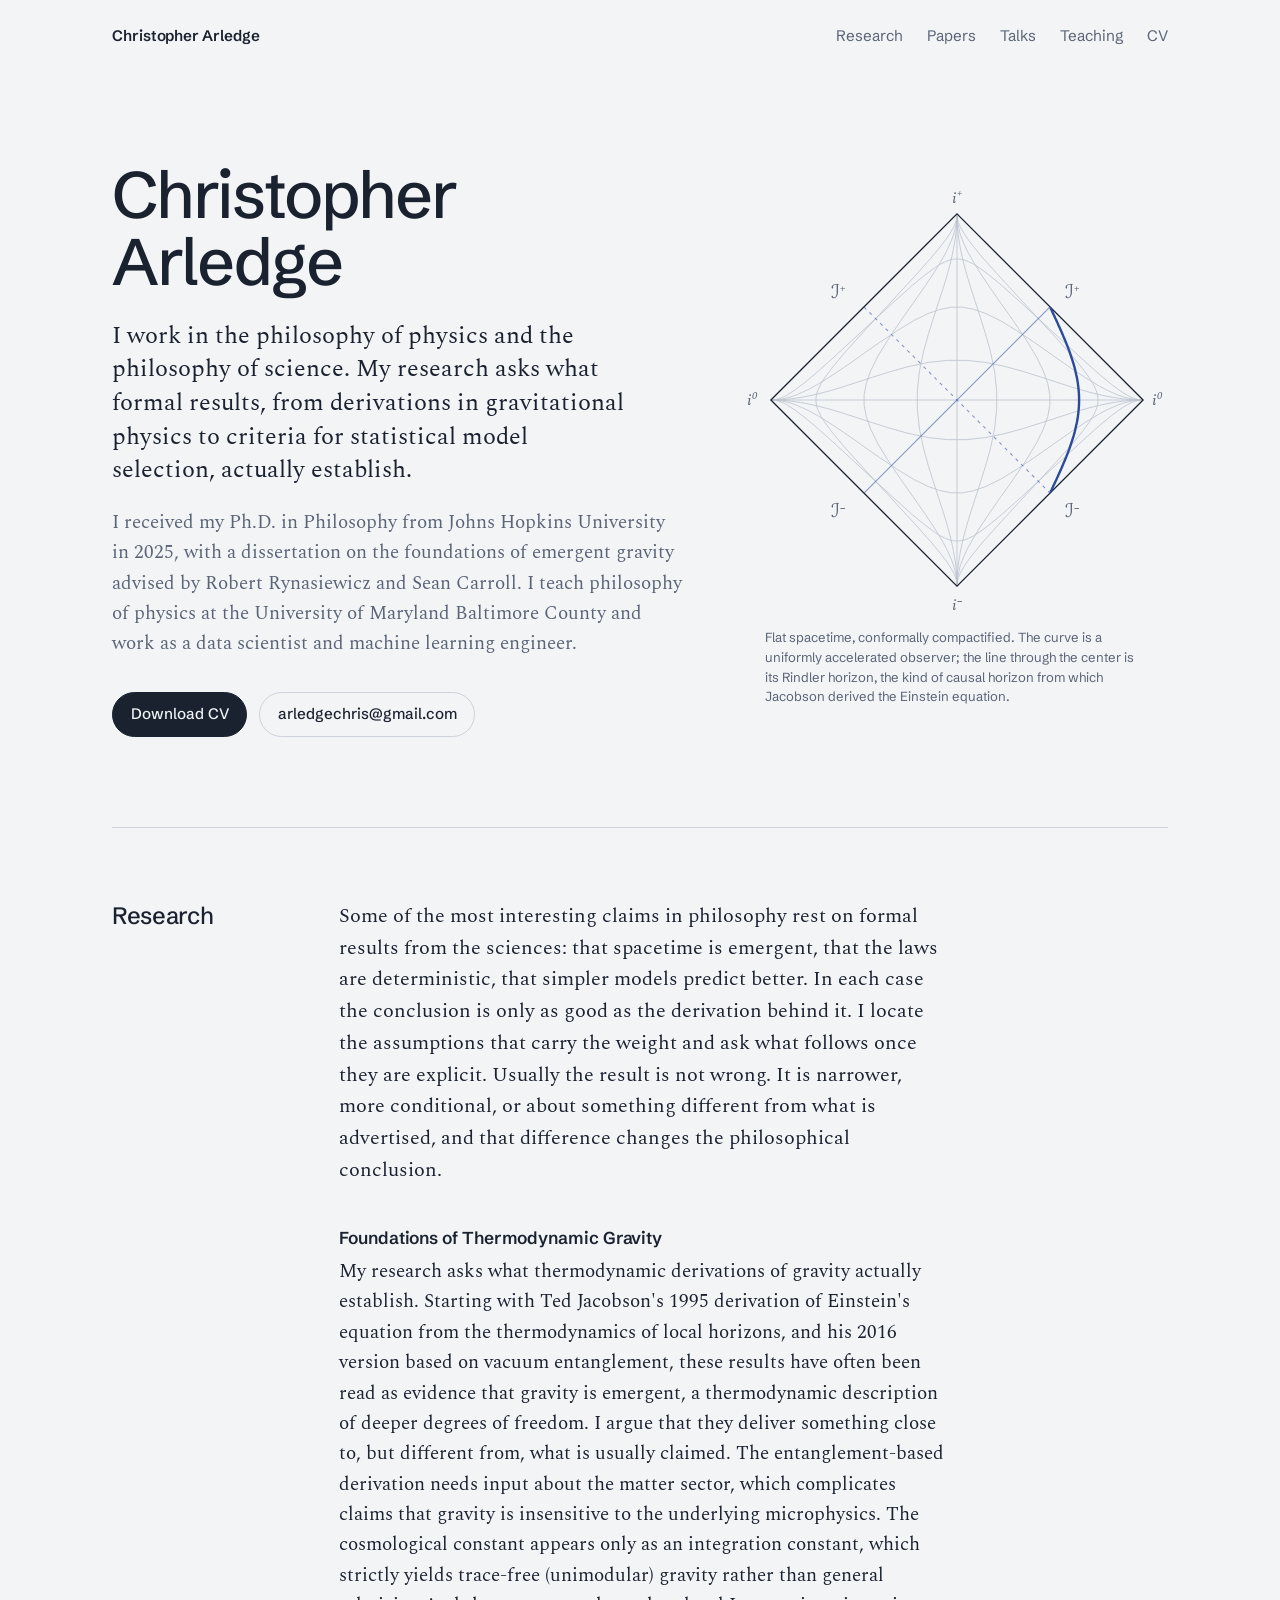
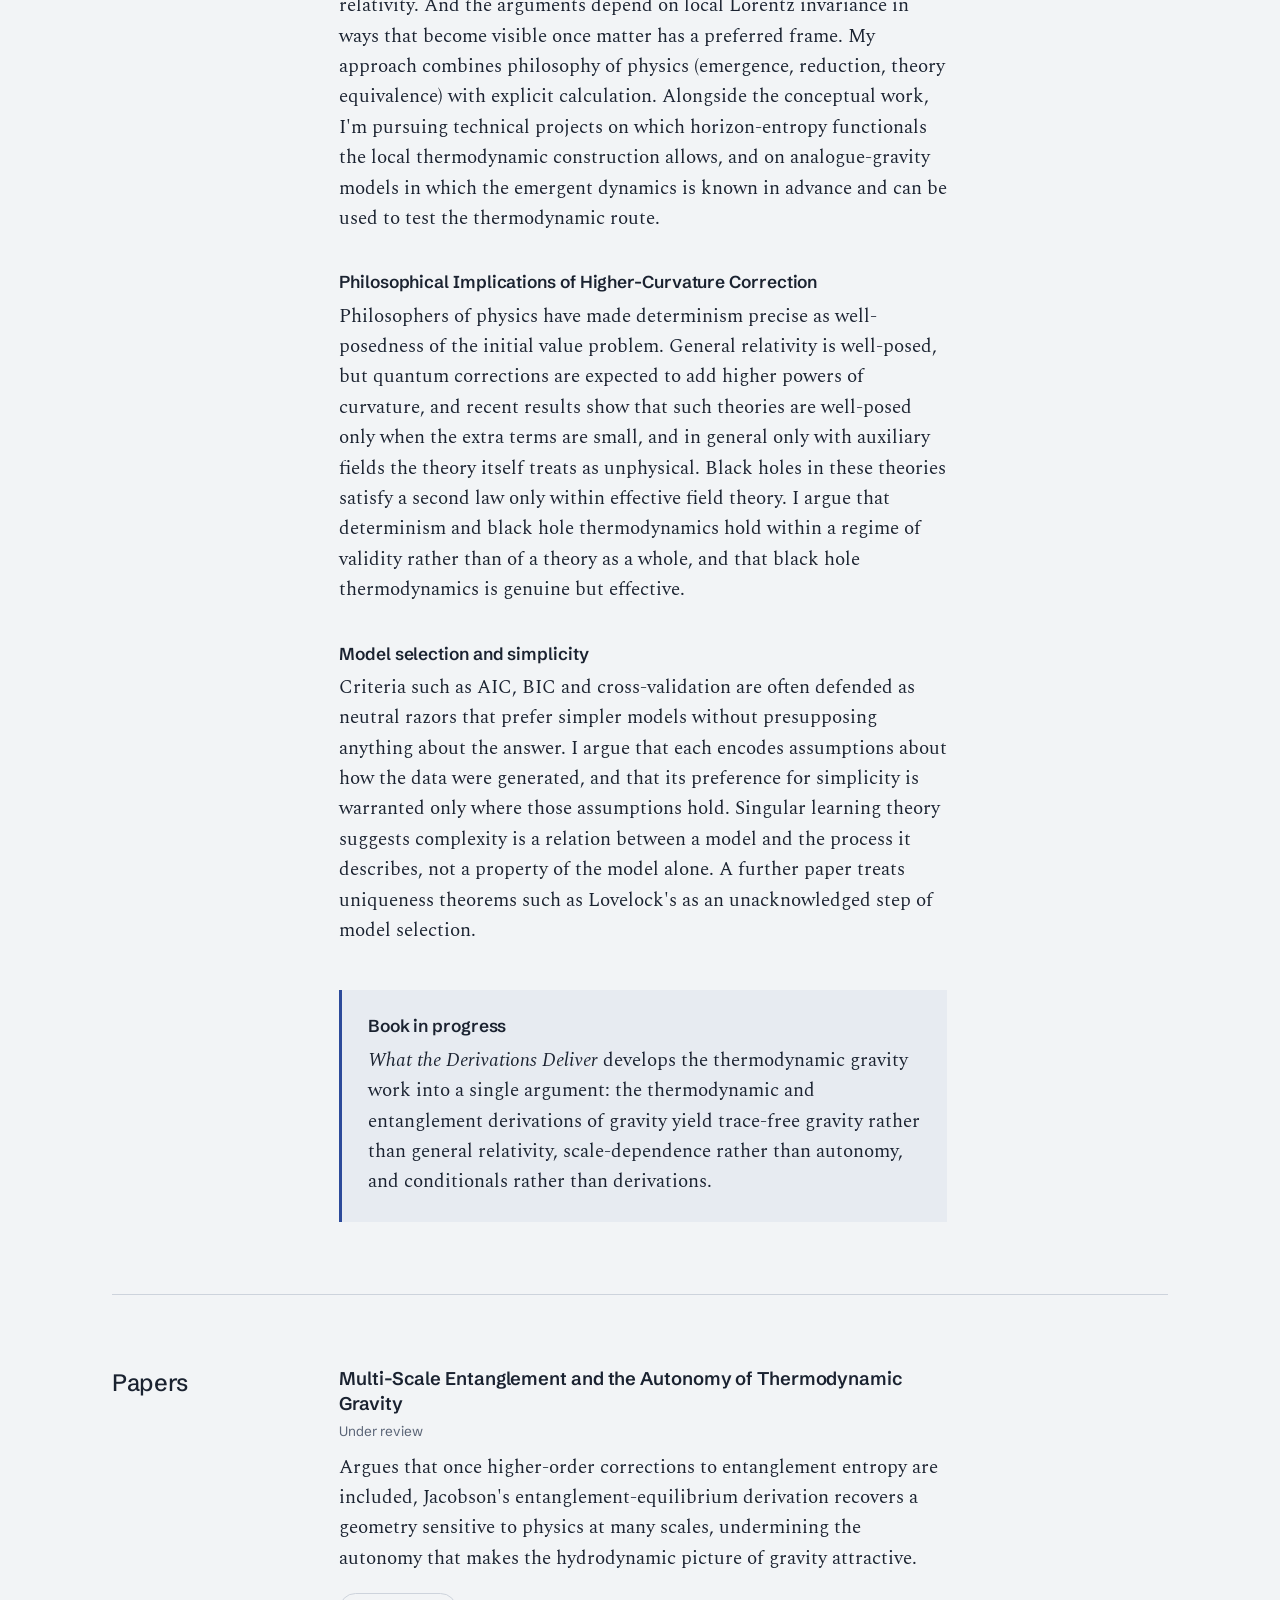
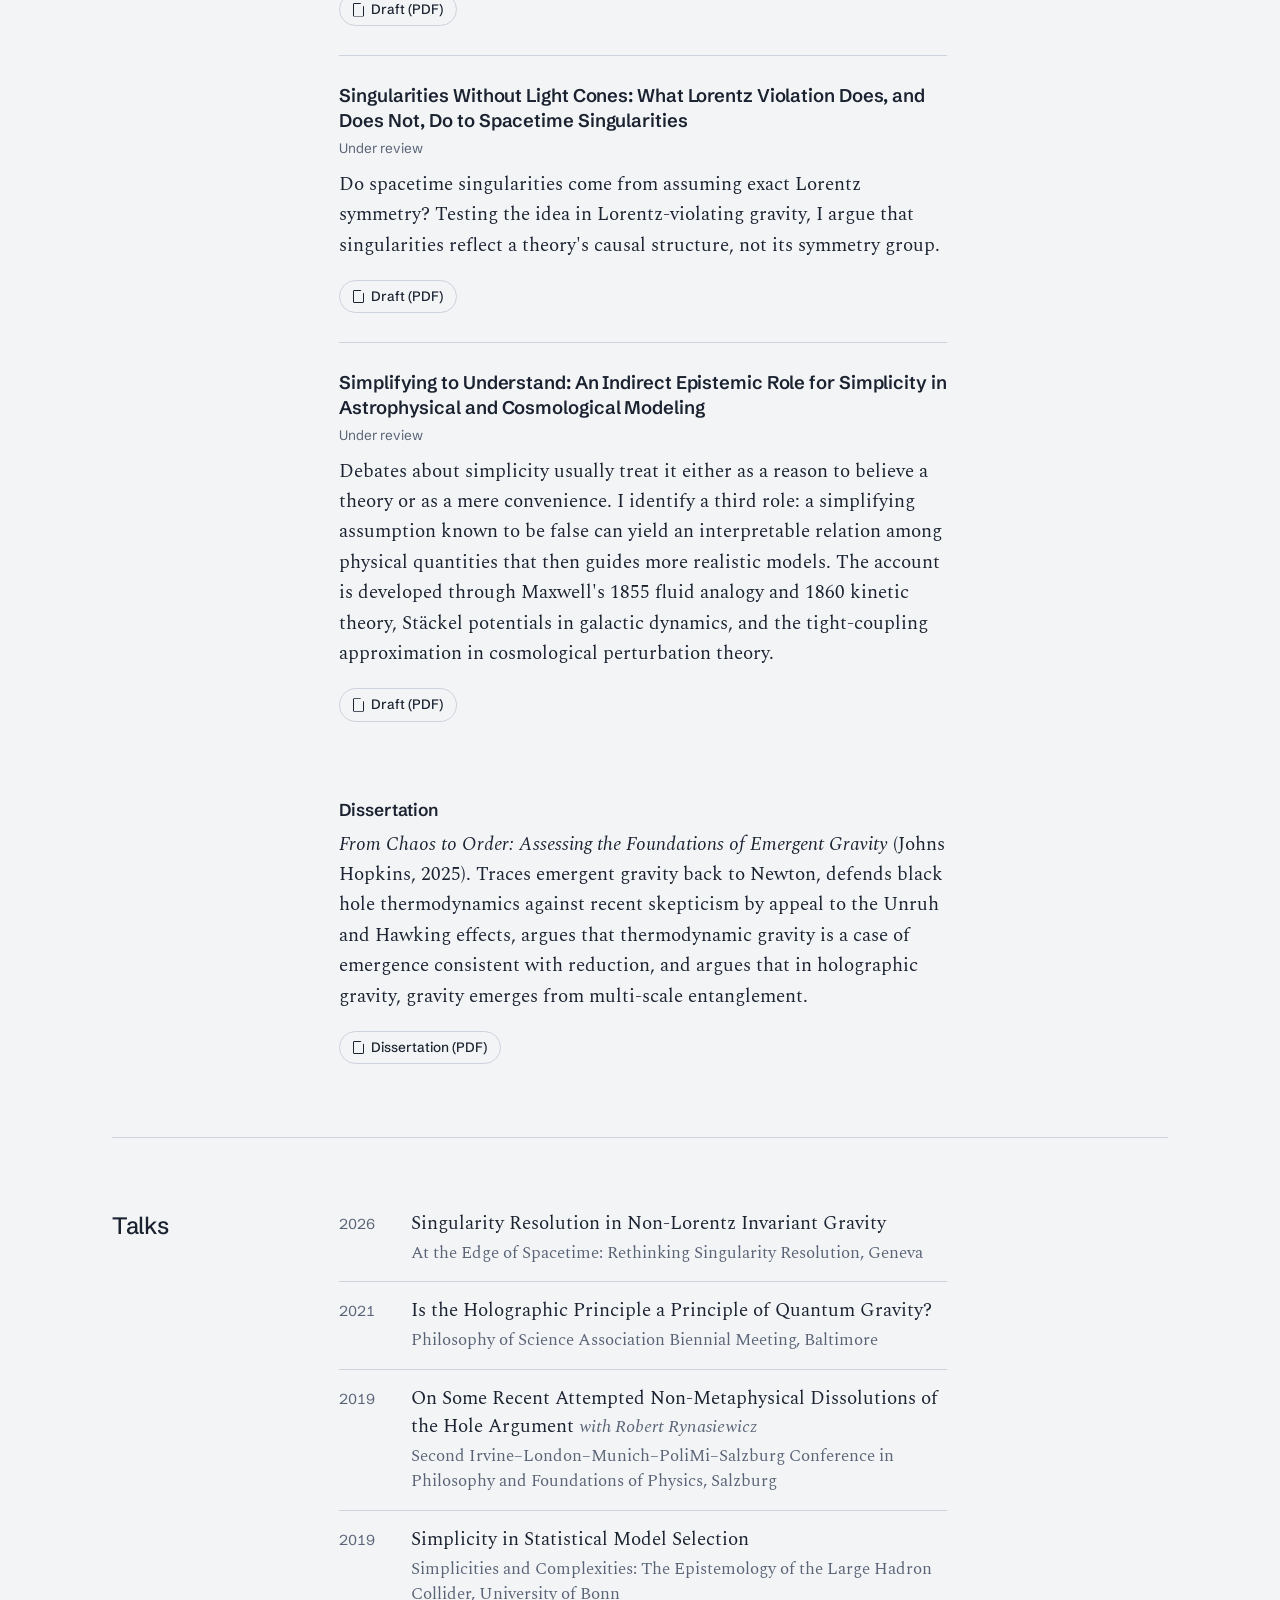
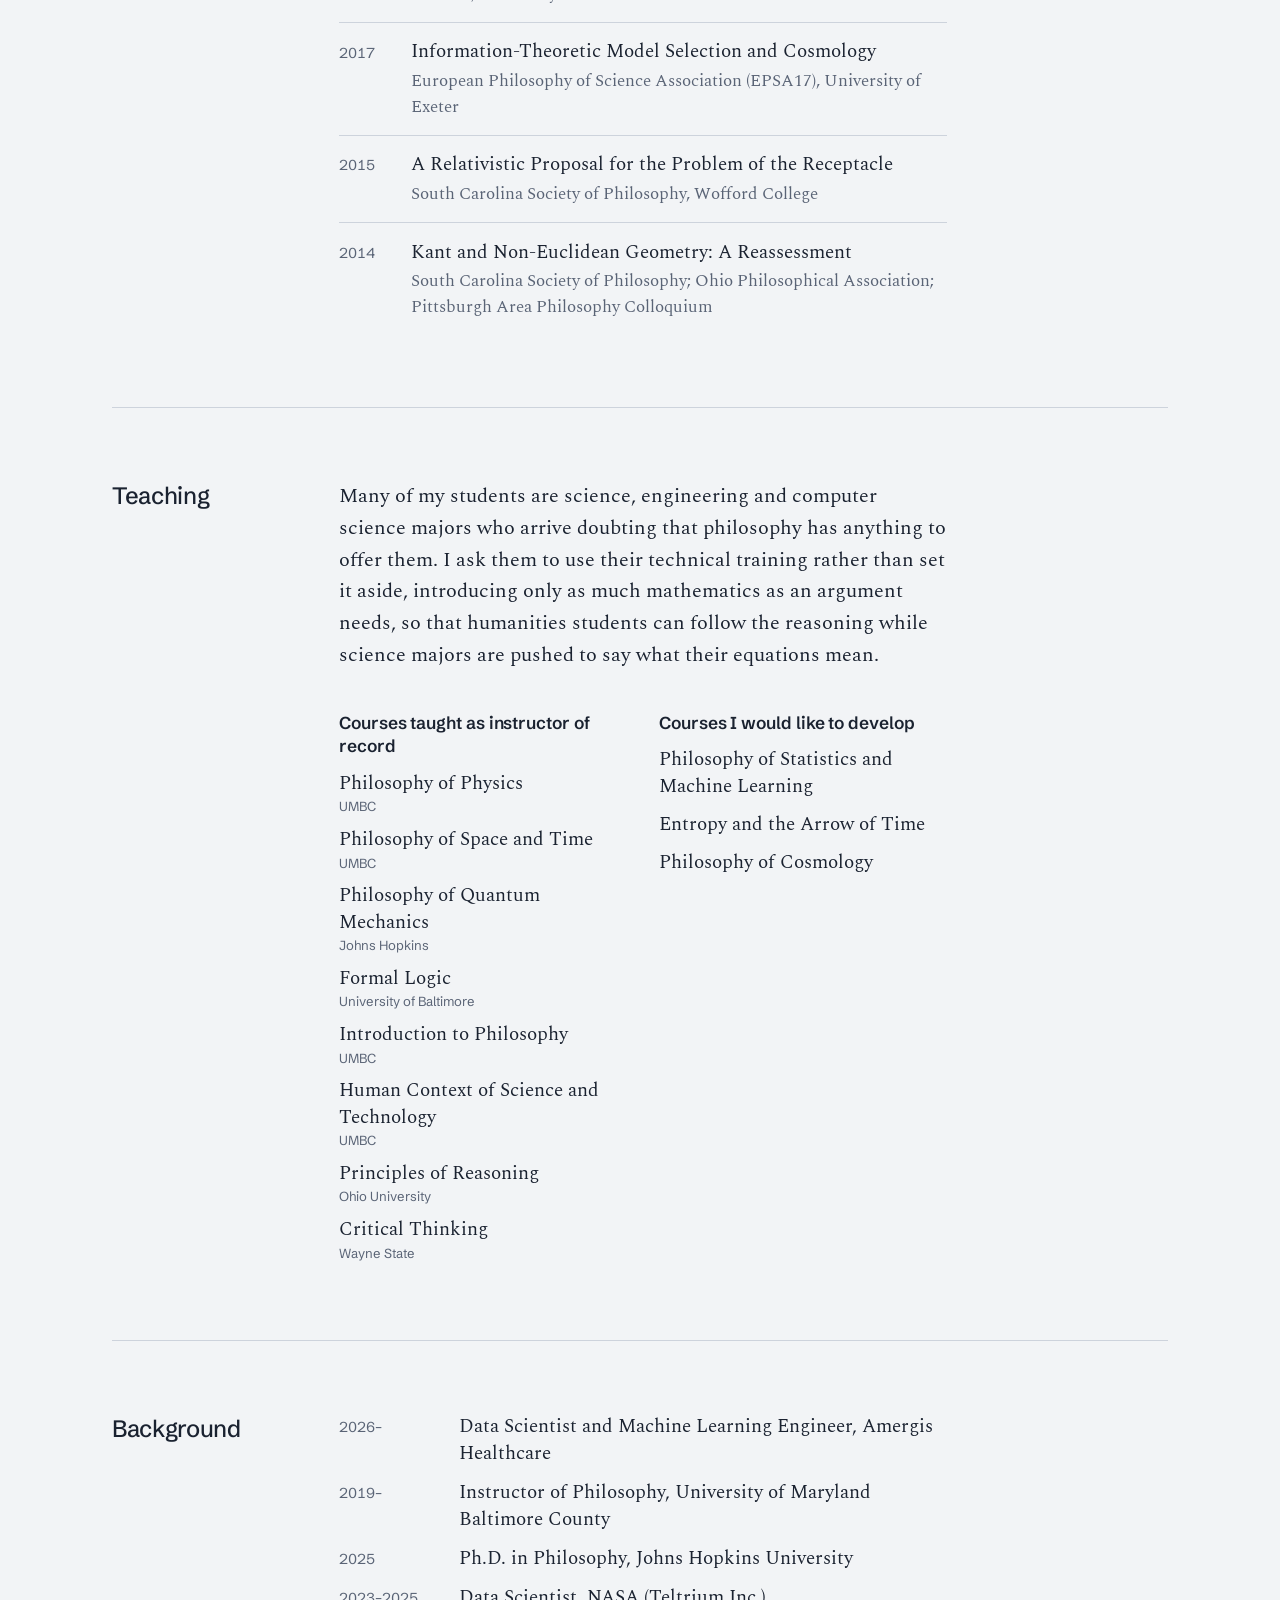
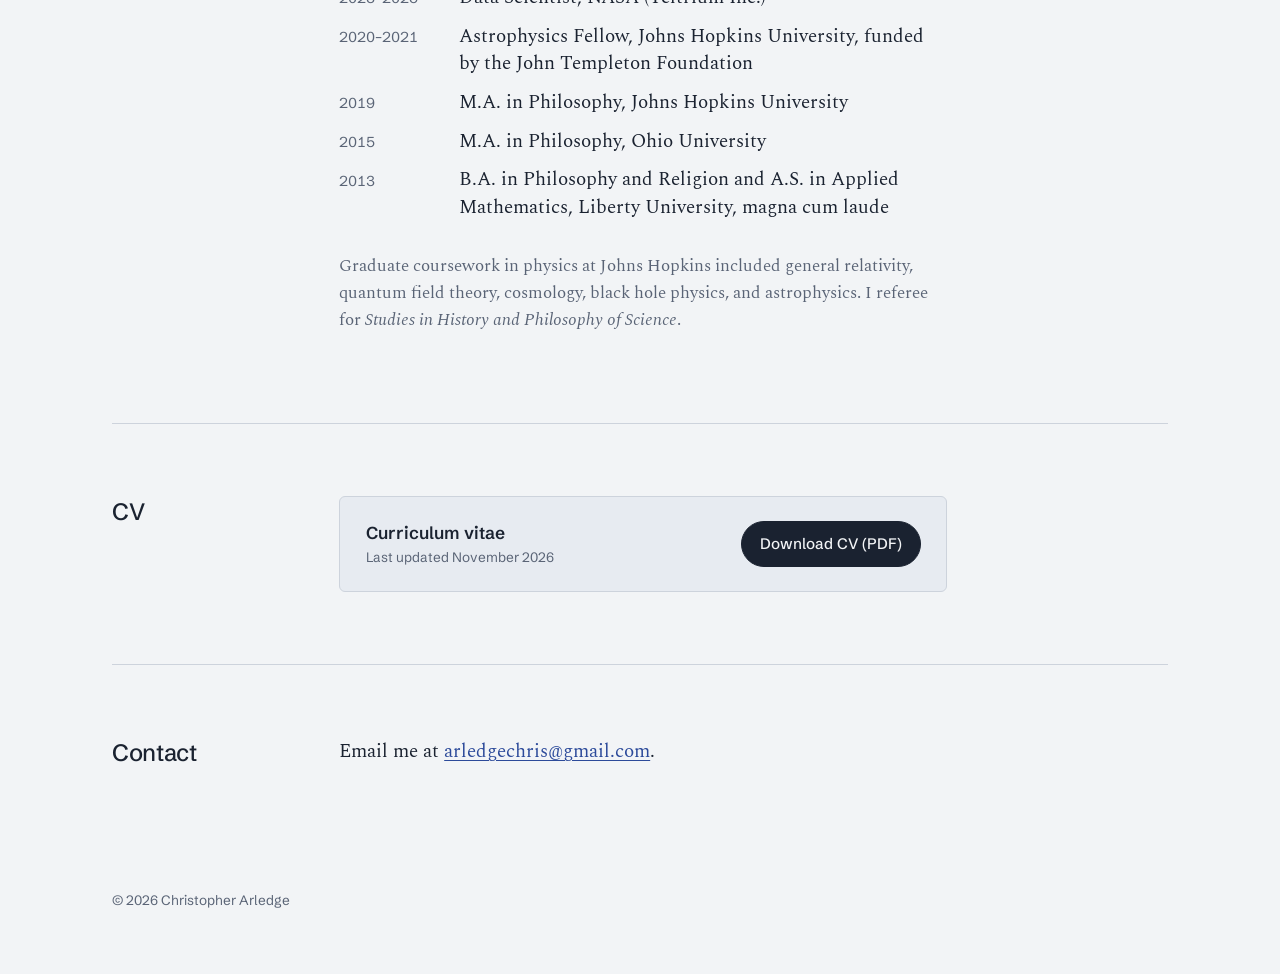
==== commit 1364eef8: "Update index.html" ====
--- a/index.html
+++ b/index.html
@@ -86,12 +86,14 @@
         <p class="intro">Some of the most interesting claims in philosophy rest on formal results from the sciences: that spacetime is emergent, that the laws are deterministic, that simpler models predict better. In each case the conclusion is only as good as the derivation behind it. I locate the assumptions that carry the weight and ask what follows once they are explicit. Usually the result is not wrong. It is narrower, more conditional, or about something different from what is advertised, and that difference changes the philosophical conclusion.</p>
 
         <article class="project">
-          <h3>Thermodynamic gravity and emergence</h3>
-          <p>Since Jacobson's 1995 derivation of the Einstein equation from the thermodynamics of causal horizons, many physicists have read general relativity as an equation of state: a coarse-grained description of unknown microscopic degrees of freedom, autonomous in the way fluid dynamics is autonomous from molecular dynamics. I argue the derivations do not support that reading as it stands. Once the corrections identified by Casini, Galante and Myers are included in Jacobson's 2016 entanglement-equilibrium argument, the recovered geometry responds to physics across many scales, so gravity is emergent in a more scale-dependent sense than the hydrodynamic analogy suggests. A related paper argues that the thermodynamic route yields the trace-free (unimodular) field equations rather than general relativity, with consequences for the cosmological constant problem.</p>
+          <h3>Foundations of Thermodynamic Gravity</h3>
+          <p> My research asks what thermodynamic derivations of gravity actually establish. Starting with Ted Jacobson's 1995 derivation of Einstein's equation from the thermodynamics of local horizons, and his 2016 version based on vacuum entanglement, these results have often been read as evidence that gravity is emergent, a thermodynamic description of deeper degrees of freedom. I argue that they deliver something close to, but different from, what is usually claimed. The entanglement-based derivation needs input about the matter sector, which complicates claims that gravity is insensitive to the underlying microphysics. The cosmological constant appears only as an integration constant, which strictly yields trace-free (unimodular) gravity rather than general relativity. And the arguments depend on local Lorentz invariance in ways that become visible once matter has a preferred frame.
+
+My approach combines philosophy of physics (emergence, reduction, theory equivalence) with explicit calculation. Alongside the conceptual work, I'm pursuing technical projects on which horizon-entropy functionals the local thermodynamic construction allows, and on analogue-gravity models in which the emergent dynamics is known in advance and can be used to test the thermodynamic route. </p>
         </article>
 
         <article class="project">
-          <h3>Higher-curvature gravity, determinism, and laws</h3>
+          <h3>Philosophical Implications of Higher-Curvature Correction</h3>
           <p>Philosophers of physics have made determinism precise as well-posedness of the initial value problem. General relativity is well-posed, but quantum corrections are expected to add higher powers of curvature, and recent results show that such theories are well-posed only when the extra terms are small, and in general only with auxiliary fields the theory itself treats as unphysical. Black holes in these theories satisfy a second law only within effective field theory. I argue that determinism and black hole thermodynamics hold within a regime of validity rather than of a theory as a whole, and that black hole thermodynamics is genuine but effective.</p>
         </article>
 
@@ -119,9 +121,9 @@
             <p class="docs"><a class="doc-link" href="papers/multi-scale-entanglement.pdf">Draft (PDF)</a></p>
           </li>
           <li>
-            <h3>When Is a Singularity Really Gone? Ontology, Incompleteness, and Lorentz-Violating Gravity</h3>
+            <h3>Singularities Without Light Cones: What Lorentz Violation Does, and Does Not, Do to Spacetime Singularities</h3>
             <p class="status">Under review</p>
-            <p>Examines what it takes for a theory to resolve a spacetime singularity, using gravitational theories without Lorentz invariance as a test case.</p>
+            <p>Do spacetime singularities come from assuming exact Lorentz symmetry? Testing the idea in Lorentz-violating gravity, I argue that singularities reflect a theory's causal structure, not its symmetry group.</p>
             <!-- PLACEHOLDER: upload the draft as papers/singularity-lorentz-violating-gravity.pdf -->
             <p class="docs"><a class="doc-link" href="papers/singularity-lorentz-violating-gravity.pdf">Draft (PDF)</a></p>
           </li>
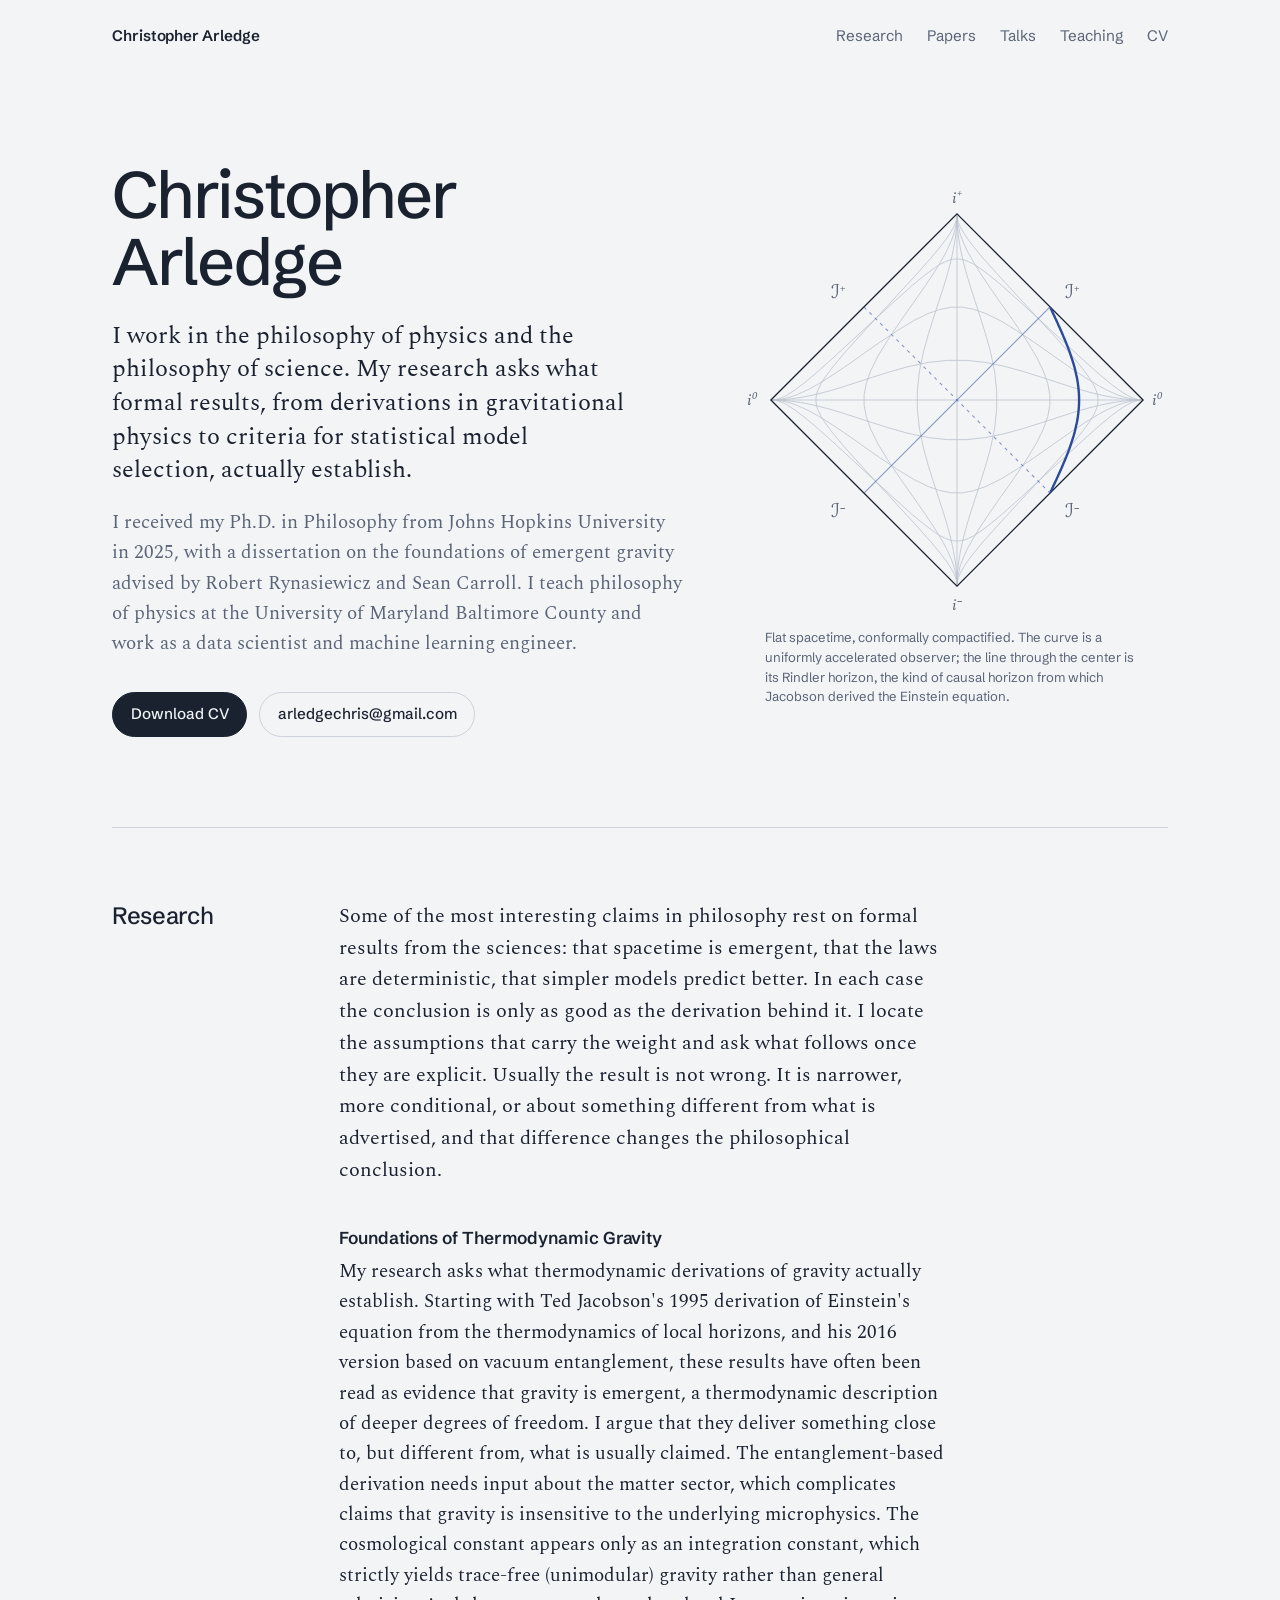
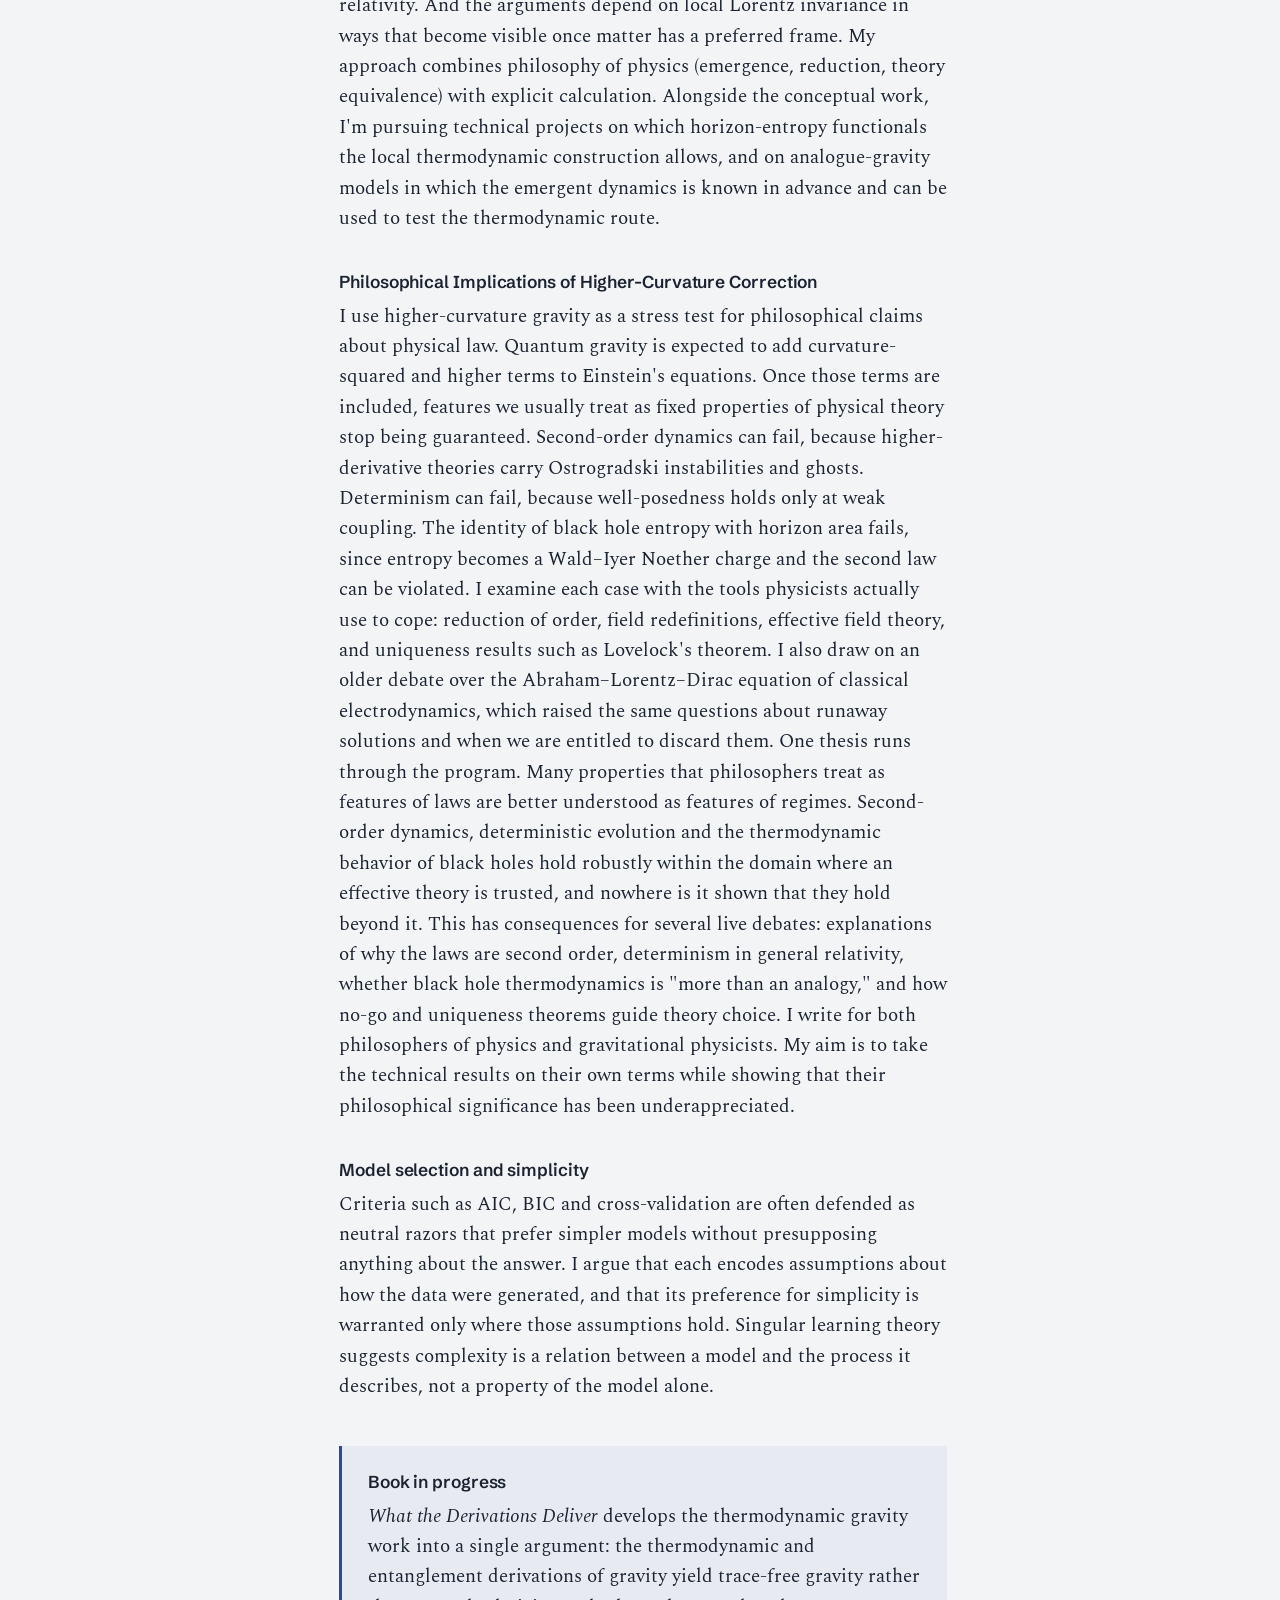
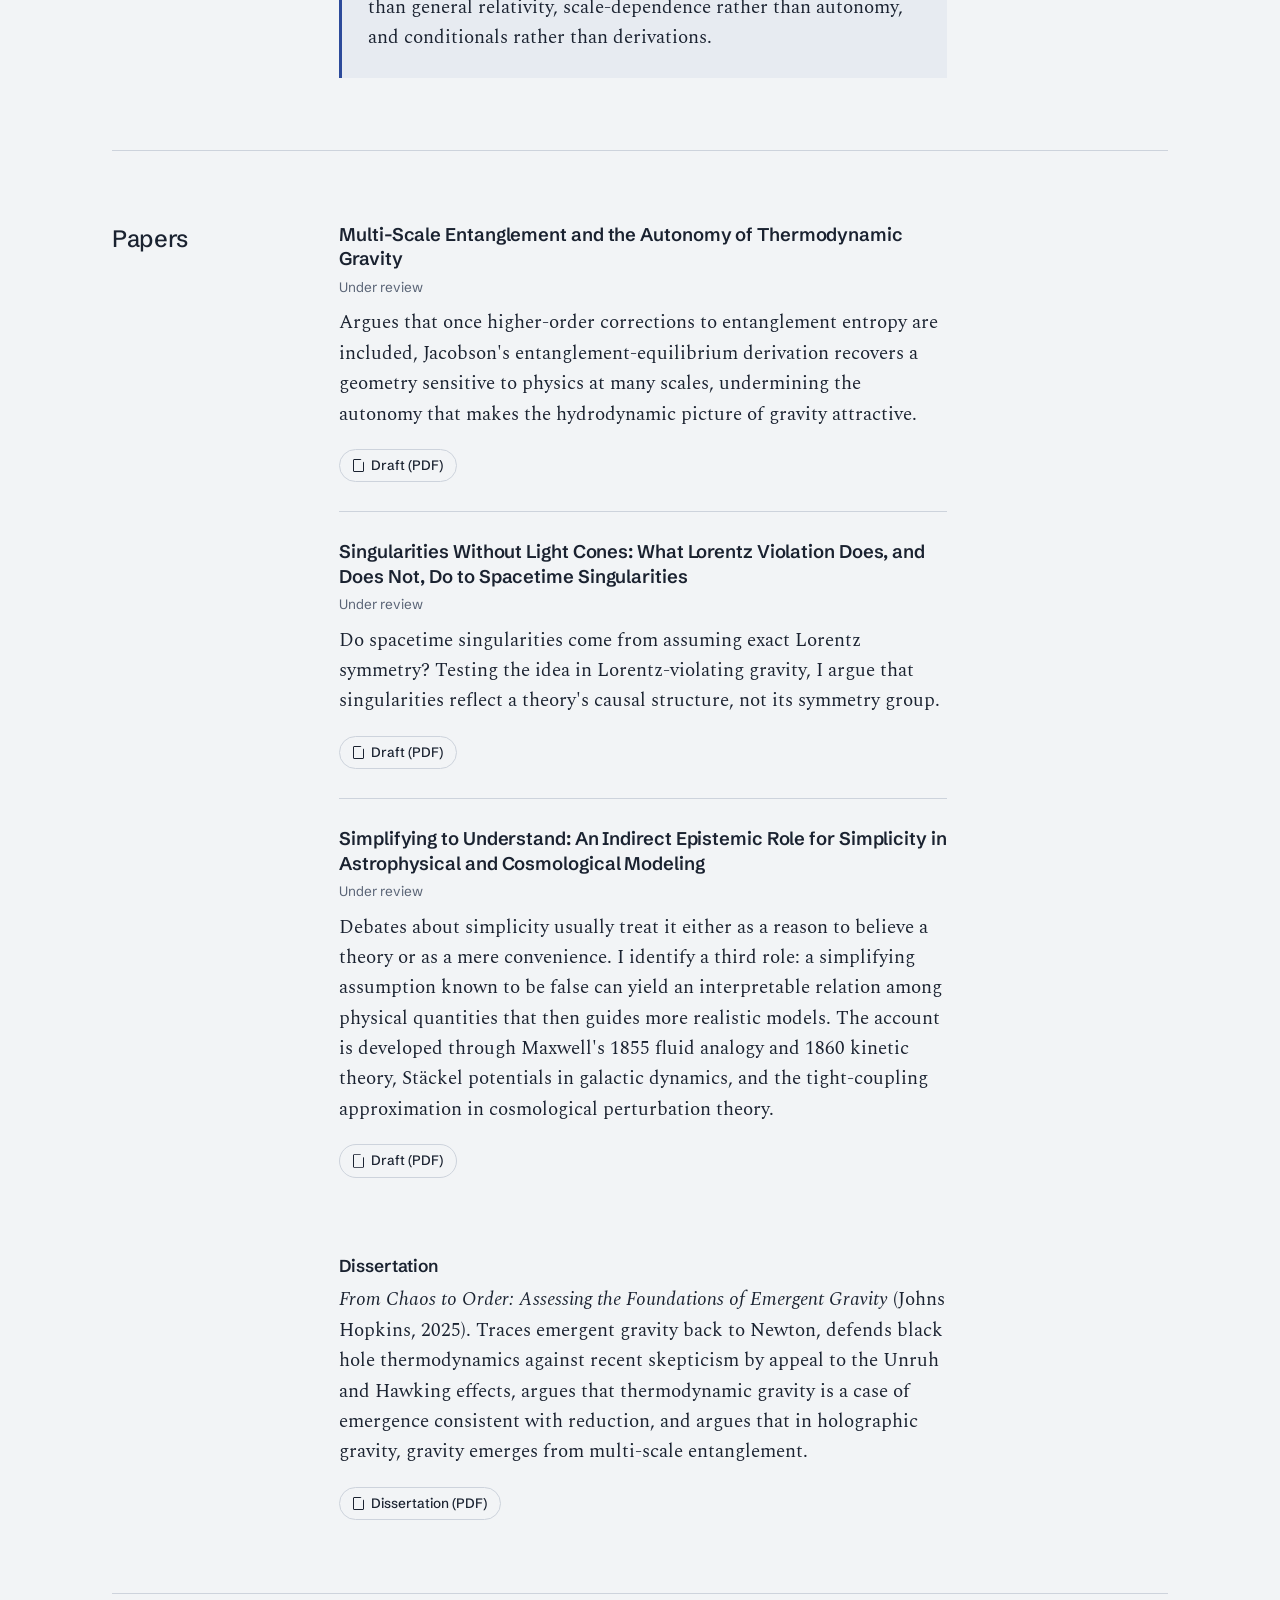
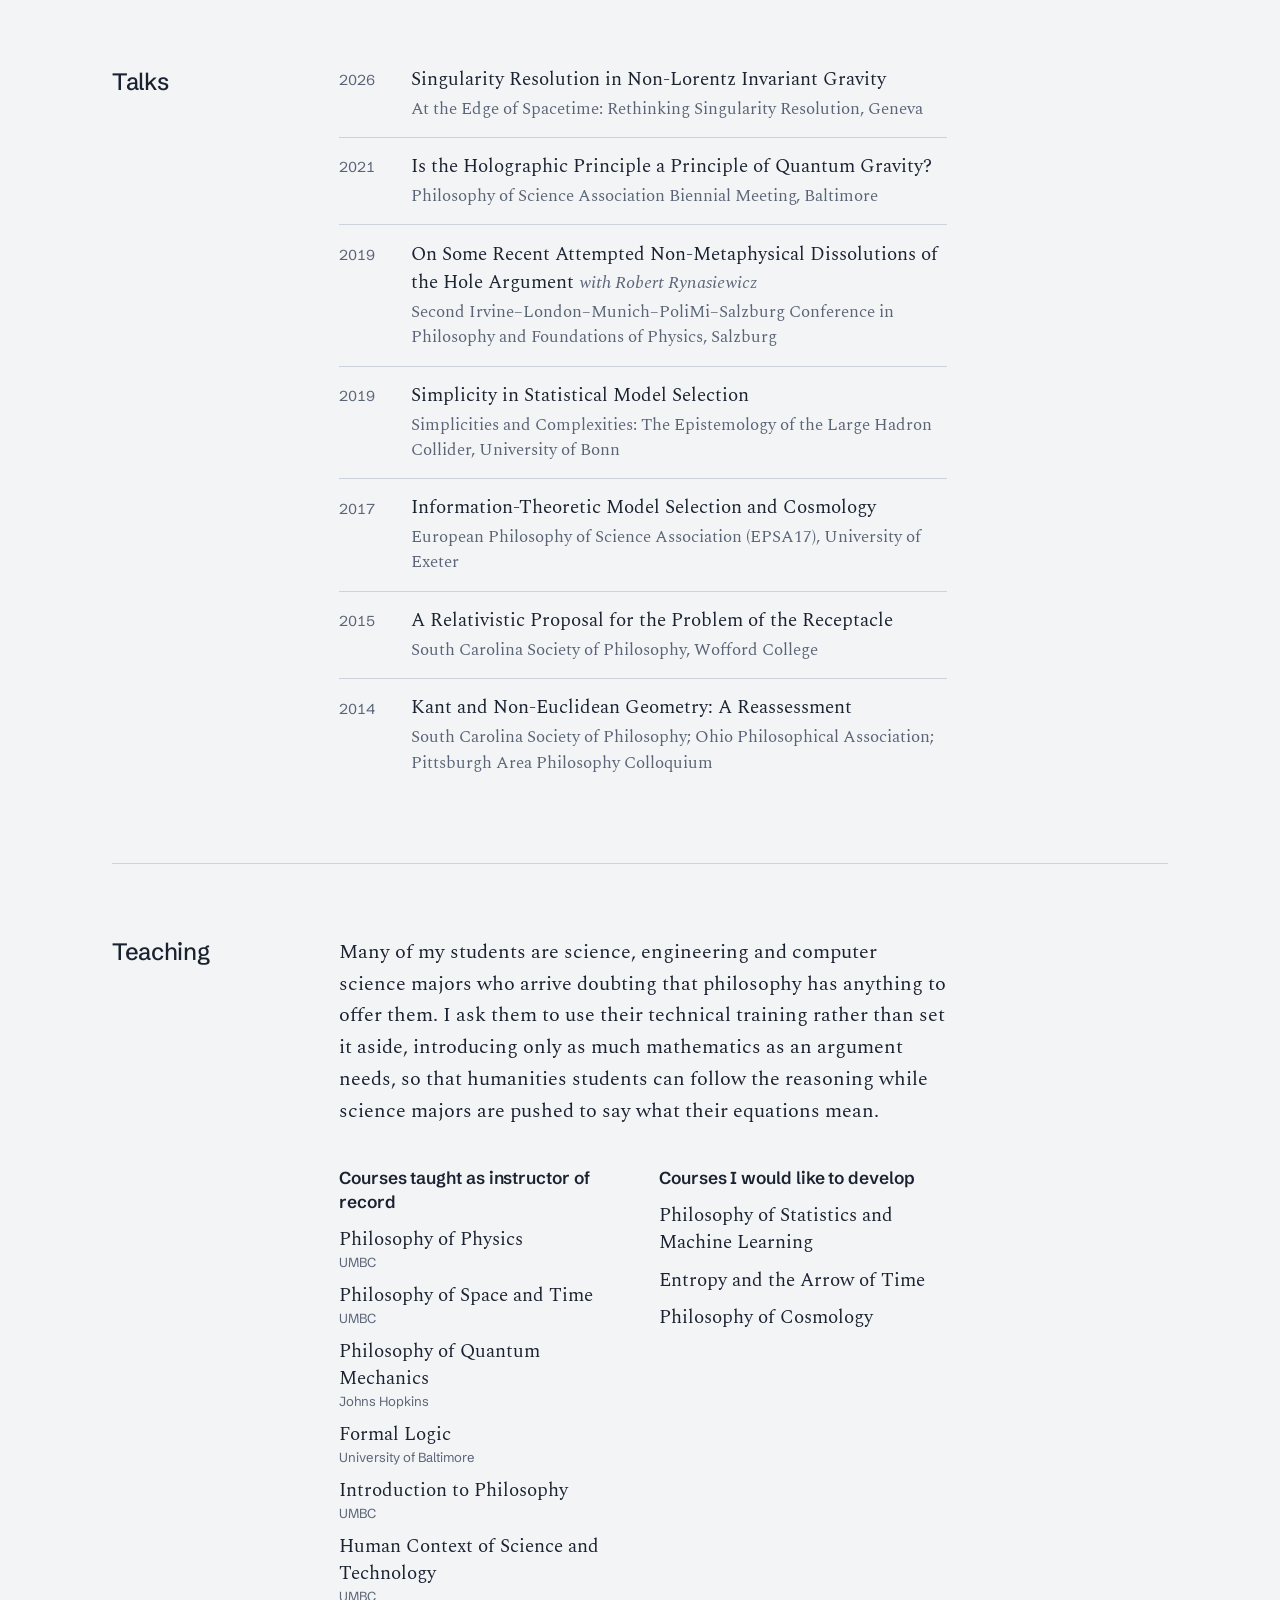
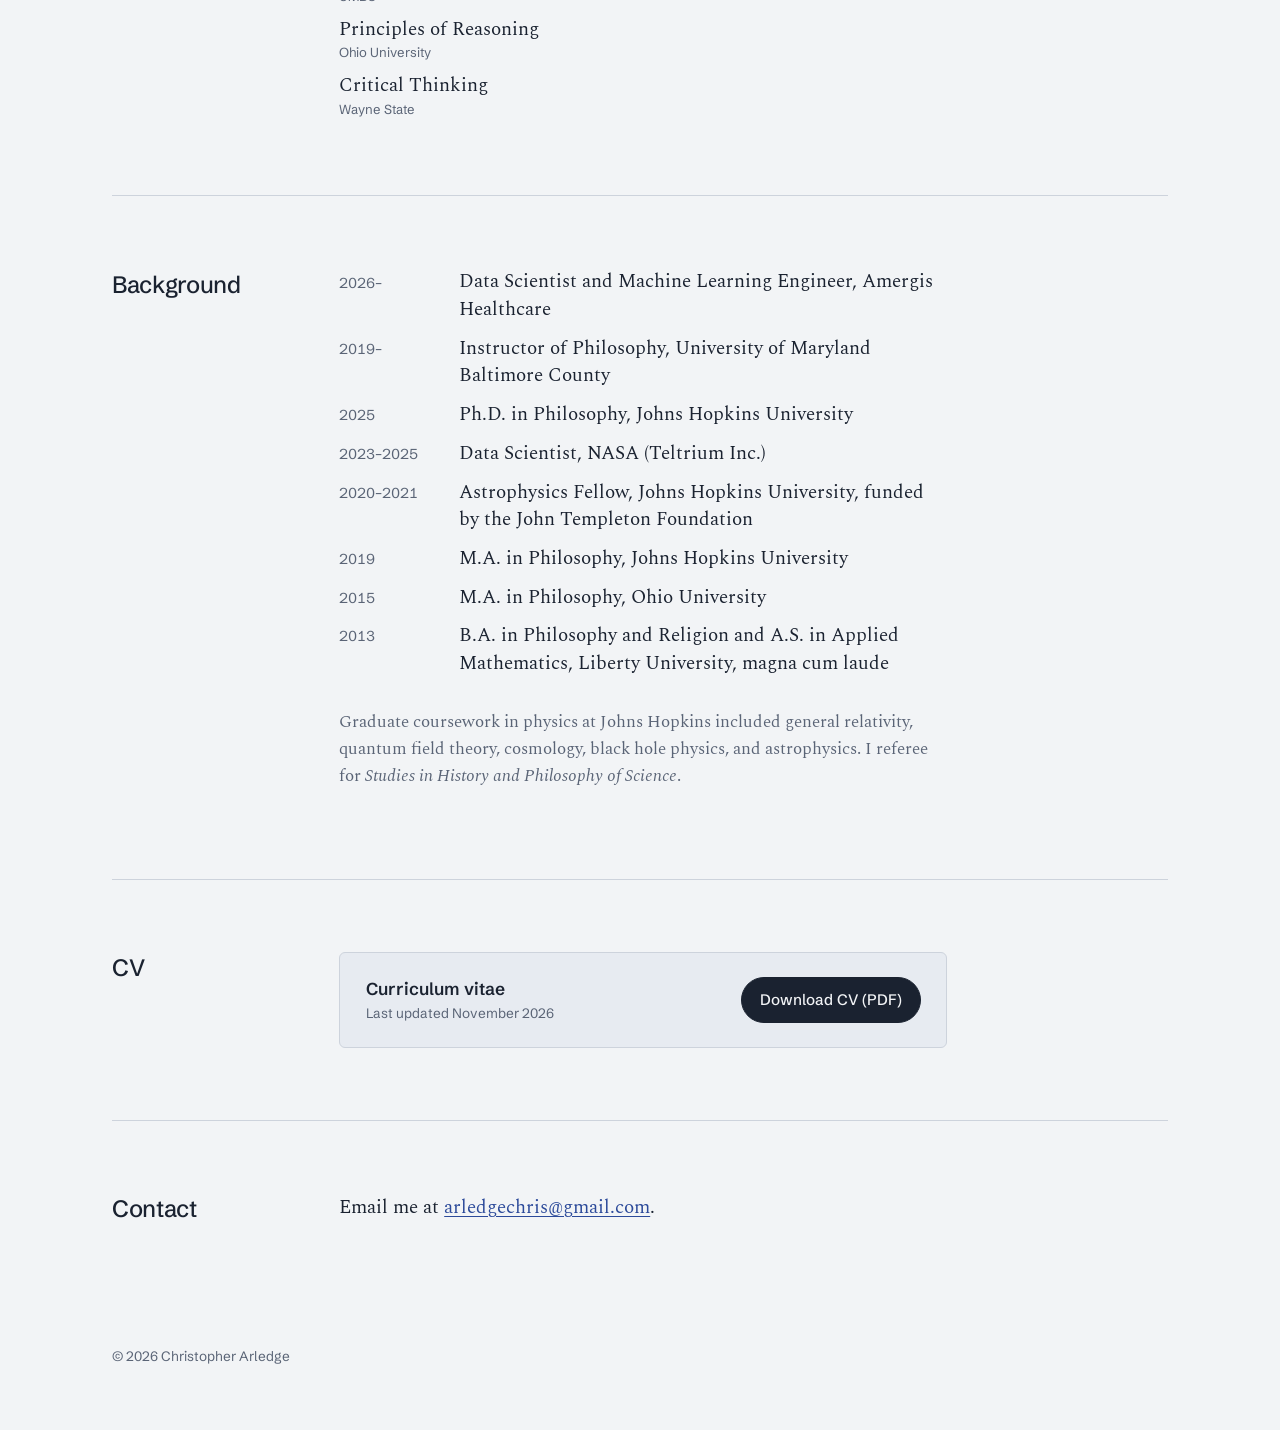
==== commit 168a46dc: "Update index.html" ====
--- a/index.html
+++ b/index.html
@@ -94,12 +94,16 @@
 
         <article class="project">
           <h3>Philosophical Implications of Higher-Curvature Correction</h3>
-          <p>Philosophers of physics have made determinism precise as well-posedness of the initial value problem. General relativity is well-posed, but quantum corrections are expected to add higher powers of curvature, and recent results show that such theories are well-posed only when the extra terms are small, and in general only with auxiliary fields the theory itself treats as unphysical. Black holes in these theories satisfy a second law only within effective field theory. I argue that determinism and black hole thermodynamics hold within a regime of validity rather than of a theory as a whole, and that black hole thermodynamics is genuine but effective.</p>
+			<p>
+				I use higher-curvature gravity as a stress test for philosophical claims about physical law. Quantum gravity is expected to add curvature-squared and higher terms to Einstein's equations. Once those terms are included, features we usually treat as fixed properties of physical theory stop being guaranteed. Second-order dynamics can fail, because higher-derivative theories carry Ostrogradski instabilities and ghosts. Determinism can fail, because well-posedness holds only at weak coupling. The identity of black hole entropy with horizon area fails, since entropy becomes a Wald–Iyer Noether charge and the second law can be violated. I examine each case with the tools physicists actually use to cope: reduction of order, field redefinitions, effective field theory, and uniqueness results such as Lovelock's theorem. I also draw on an older debate over the Abraham–Lorentz–Dirac equation of classical electrodynamics, which raised the same questions about runaway solutions and when we are entitled to discard them.
+
+				One thesis runs through the program. Many properties that philosophers treat as features of laws are better understood as features of regimes. Second-order dynamics, deterministic evolution and the thermodynamic behavior of black holes hold robustly within the domain where an effective theory is trusted, and nowhere is it shown that they hold beyond it. This has consequences for several live debates: explanations of why the laws are second order, determinism in general relativity, whether black hole thermodynamics is "more than an analogy," and how no-go and uniqueness theorems guide theory choice. I write for both philosophers of physics and gravitational physicists. My aim is to take the technical results on their own terms while showing that their philosophical significance has been underappreciated.
+			</p>
         </article>
 
         <article class="project">
           <h3>Model selection and simplicity</h3>
-          <p>Criteria such as AIC, BIC and cross-validation are often defended as neutral razors that prefer simpler models without presupposing anything about the answer. I argue that each encodes assumptions about how the data were generated, and that its preference for simplicity is warranted only where those assumptions hold. Singular learning theory suggests complexity is a relation between a model and the process it describes, not a property of the model alone. A further paper treats uniqueness theorems such as Lovelock's as an unacknowledged step of model selection.</p>
+          <p>Criteria such as AIC, BIC and cross-validation are often defended as neutral razors that prefer simpler models without presupposing anything about the answer. I argue that each encodes assumptions about how the data were generated, and that its preference for simplicity is warranted only where those assumptions hold. Singular learning theory suggests complexity is a relation between a model and the process it describes, not a property of the model alone.</p>
         </article>
 
         <aside class="book">
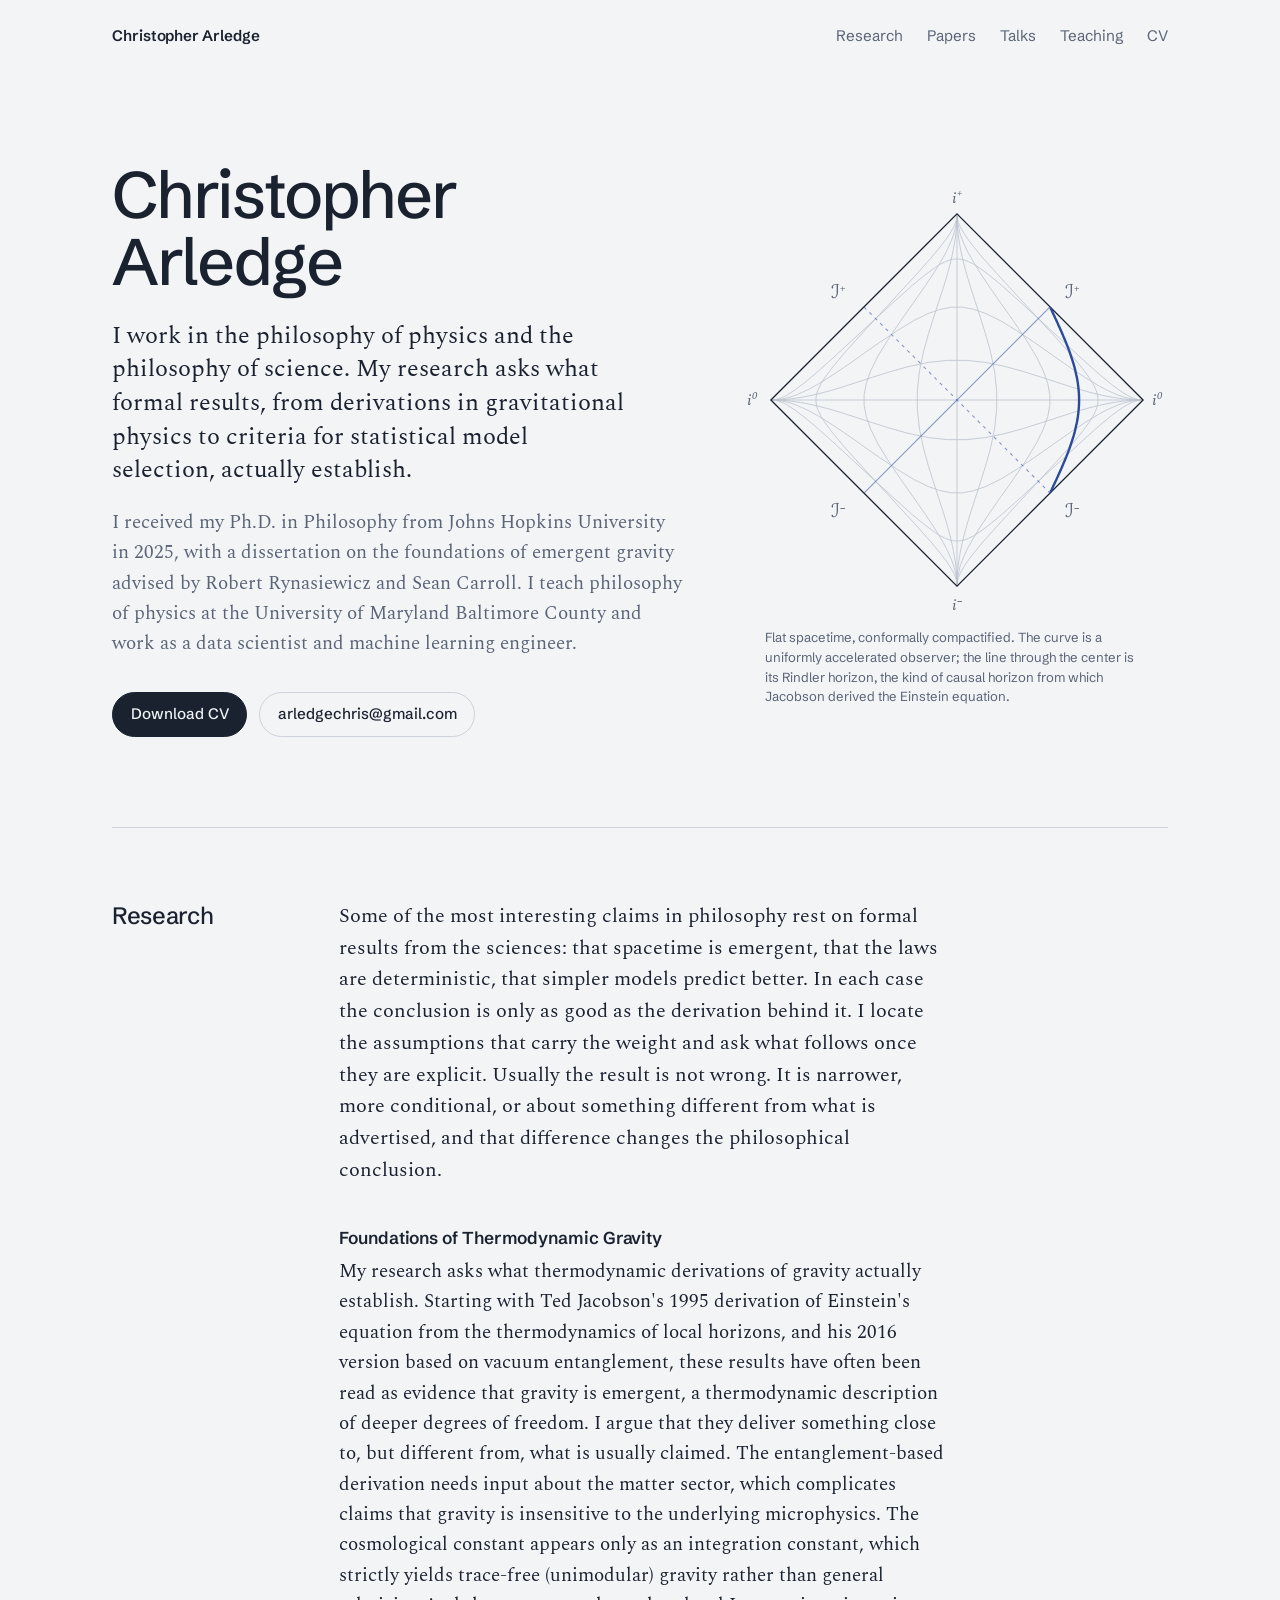
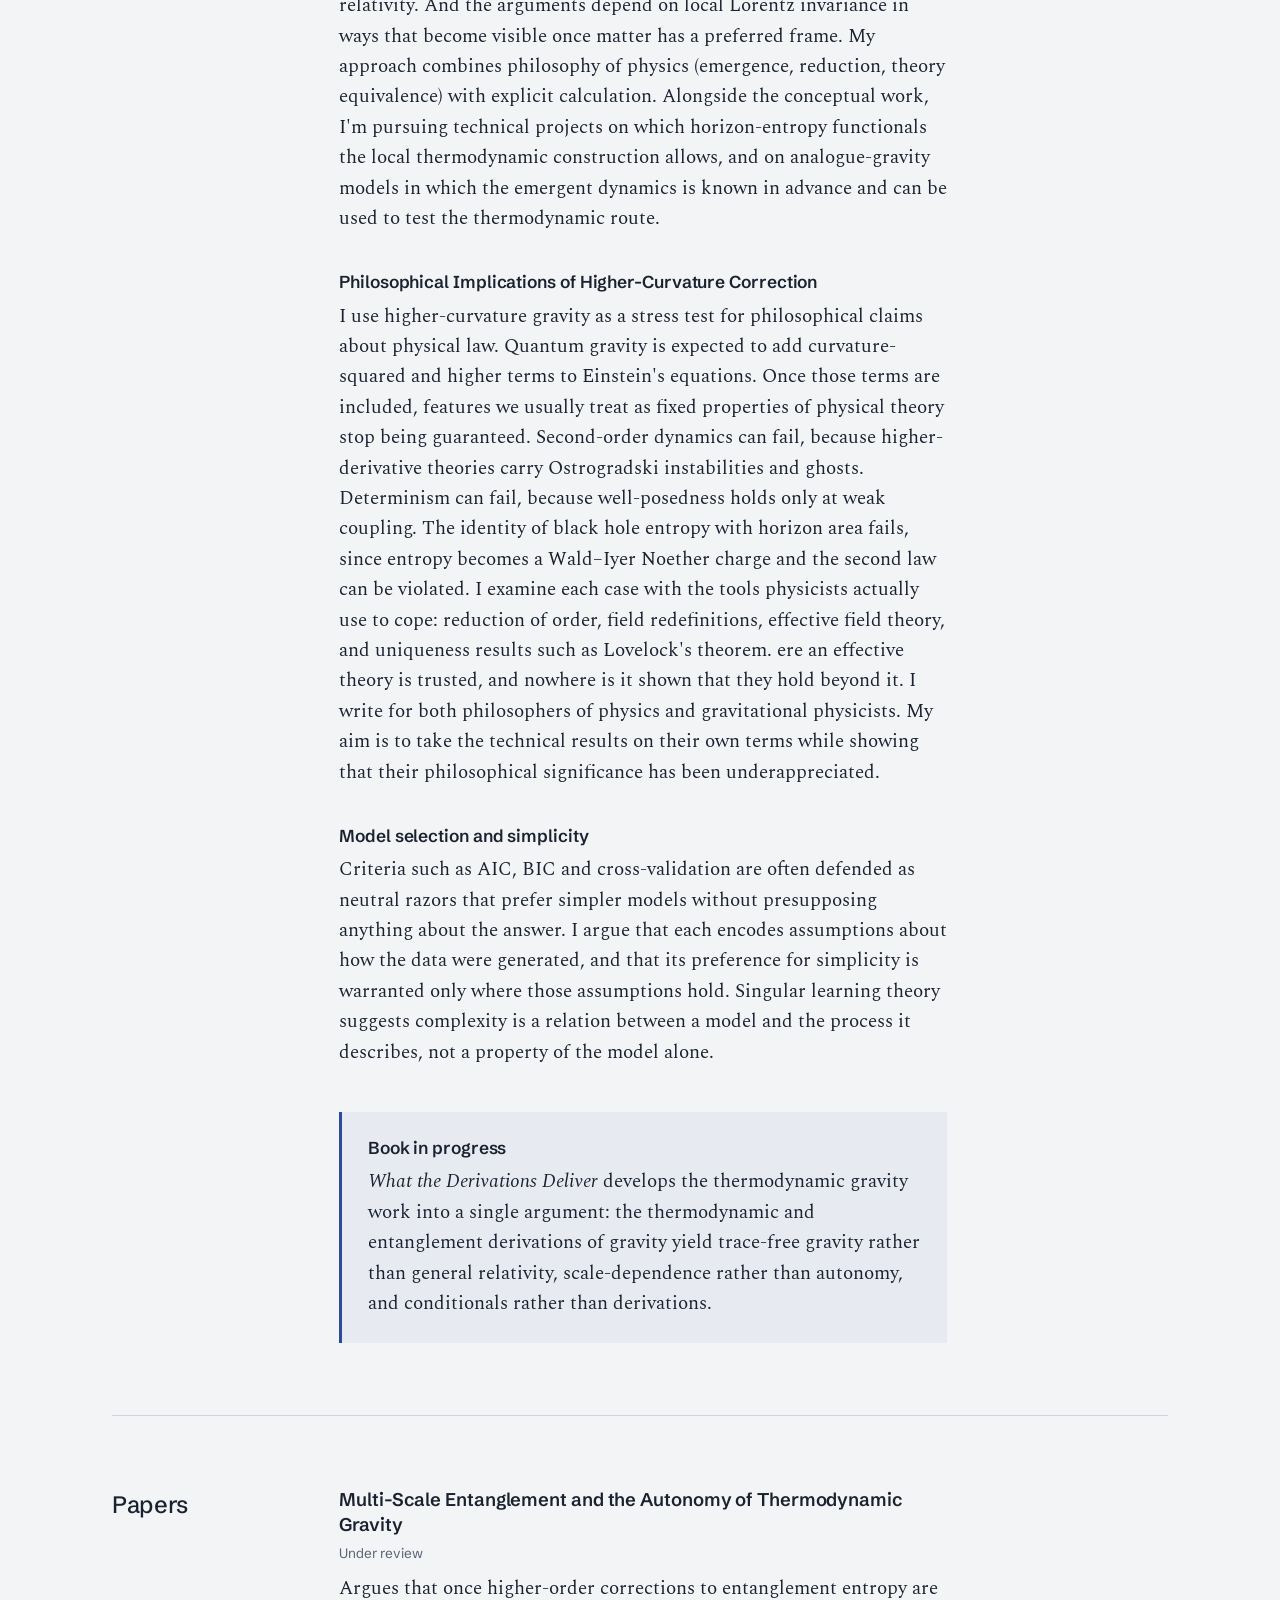
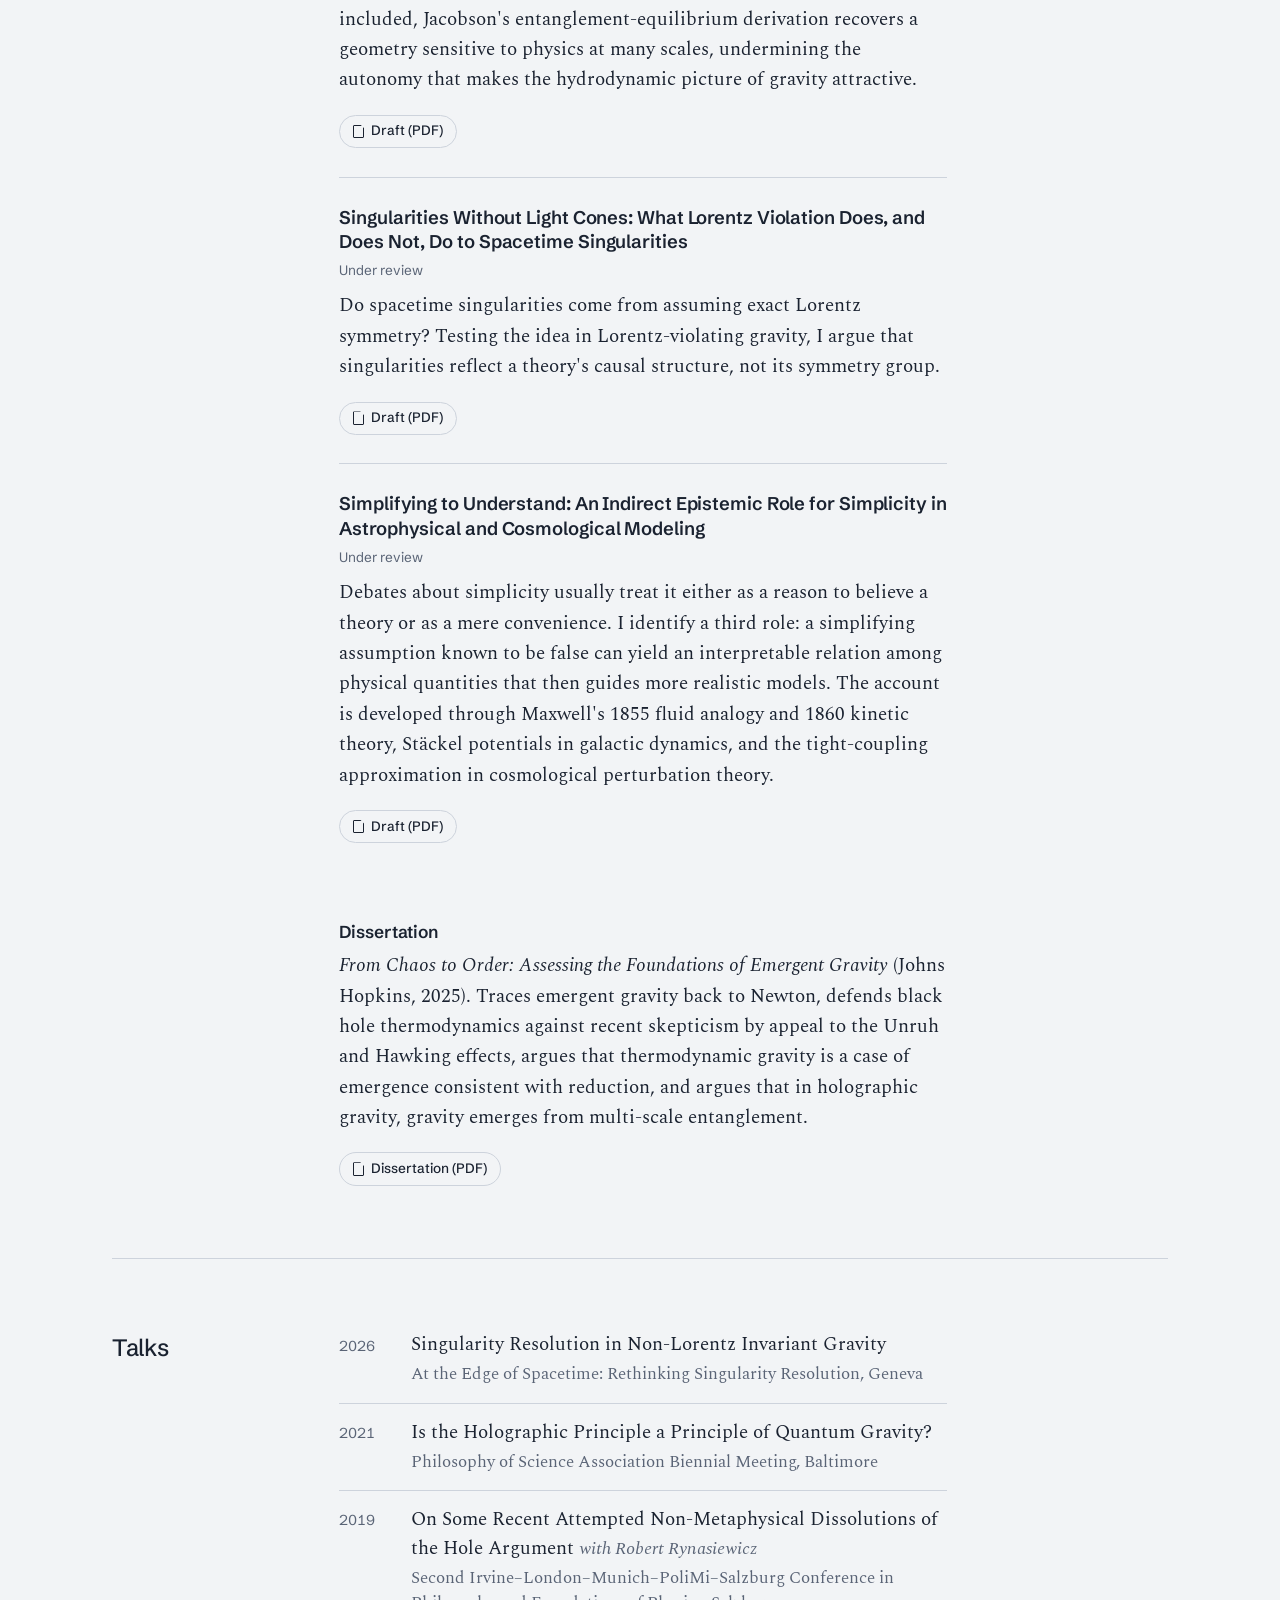
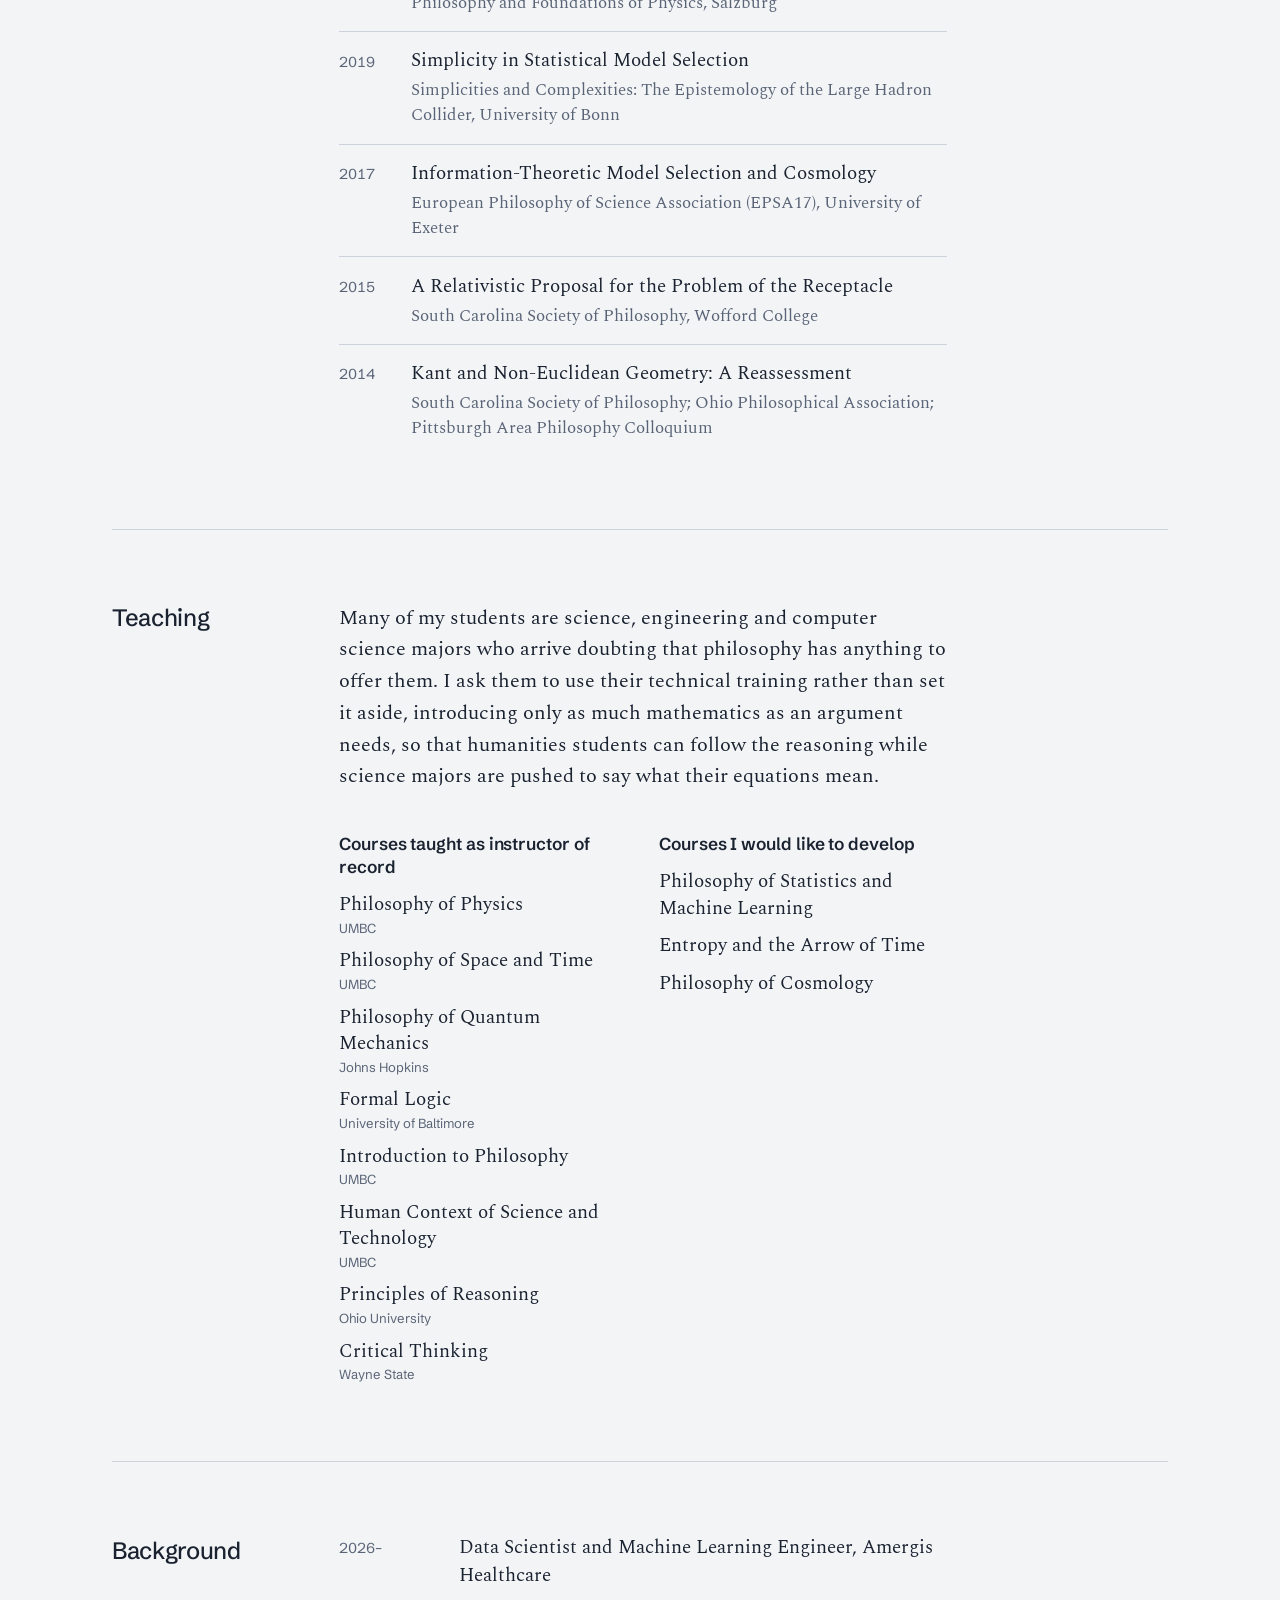
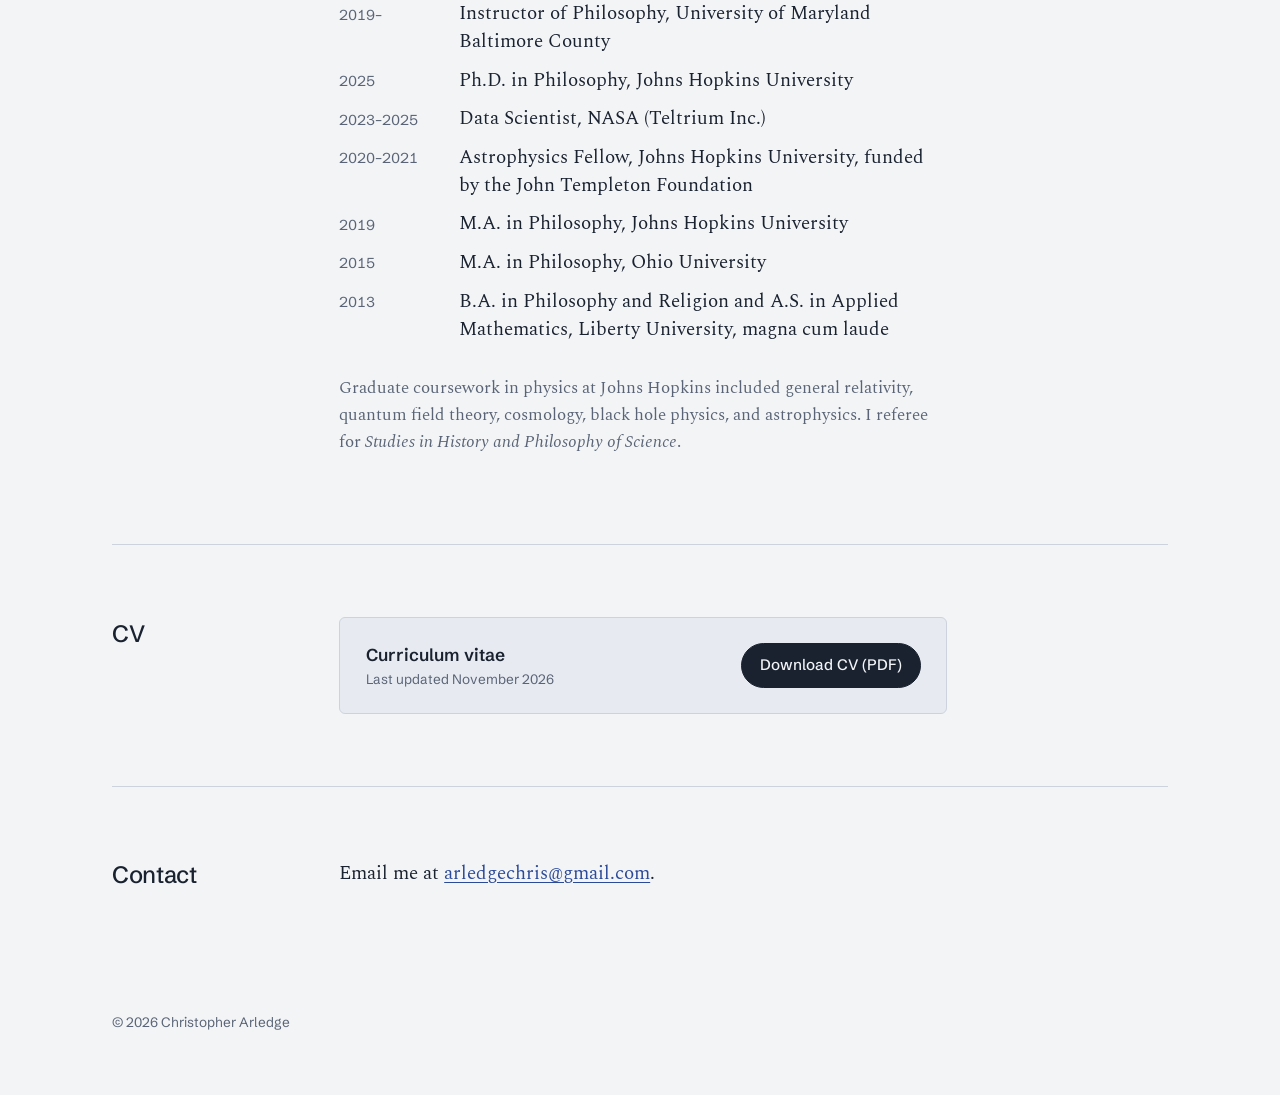
==== commit 5fdaa4ff: "Update index.html" ====
--- a/index.html
+++ b/index.html
@@ -95,9 +95,7 @@
         <article class="project">
           <h3>Philosophical Implications of Higher-Curvature Correction</h3>
 			<p>
-				I use higher-curvature gravity as a stress test for philosophical claims about physical law. Quantum gravity is expected to add curvature-squared and higher terms to Einstein's equations. Once those terms are included, features we usually treat as fixed properties of physical theory stop being guaranteed. Second-order dynamics can fail, because higher-derivative theories carry Ostrogradski instabilities and ghosts. Determinism can fail, because well-posedness holds only at weak coupling. The identity of black hole entropy with horizon area fails, since entropy becomes a Wald–Iyer Noether charge and the second law can be violated. I examine each case with the tools physicists actually use to cope: reduction of order, field redefinitions, effective field theory, and uniqueness results such as Lovelock's theorem. I also draw on an older debate over the Abraham–Lorentz–Dirac equation of classical electrodynamics, which raised the same questions about runaway solutions and when we are entitled to discard them.
-
-				One thesis runs through the program. Many properties that philosophers treat as features of laws are better understood as features of regimes. Second-order dynamics, deterministic evolution and the thermodynamic behavior of black holes hold robustly within the domain where an effective theory is trusted, and nowhere is it shown that they hold beyond it. This has consequences for several live debates: explanations of why the laws are second order, determinism in general relativity, whether black hole thermodynamics is "more than an analogy," and how no-go and uniqueness theorems guide theory choice. I write for both philosophers of physics and gravitational physicists. My aim is to take the technical results on their own terms while showing that their philosophical significance has been underappreciated.
+				I use higher-curvature gravity as a stress test for philosophical claims about physical law. Quantum gravity is expected to add curvature-squared and higher terms to Einstein's equations. Once those terms are included, features we usually treat as fixed properties of physical theory stop being guaranteed. Second-order dynamics can fail, because higher-derivative theories carry Ostrogradski instabilities and ghosts. Determinism can fail, because well-posedness holds only at weak coupling. The identity of black hole entropy with horizon area fails, since entropy becomes a Wald–Iyer Noether charge and the second law can be violated. I examine each case with the tools physicists actually use to cope: reduction of order, field redefinitions, effective field theory, and uniqueness results such as Lovelock's theorem. ere an effective theory is trusted, and nowhere is it shown that they hold beyond it. I write for both philosophers of physics and gravitational physicists. My aim is to take the technical results on their own terms while showing that their philosophical significance has been underappreciated.
 			</p>
         </article>
 
